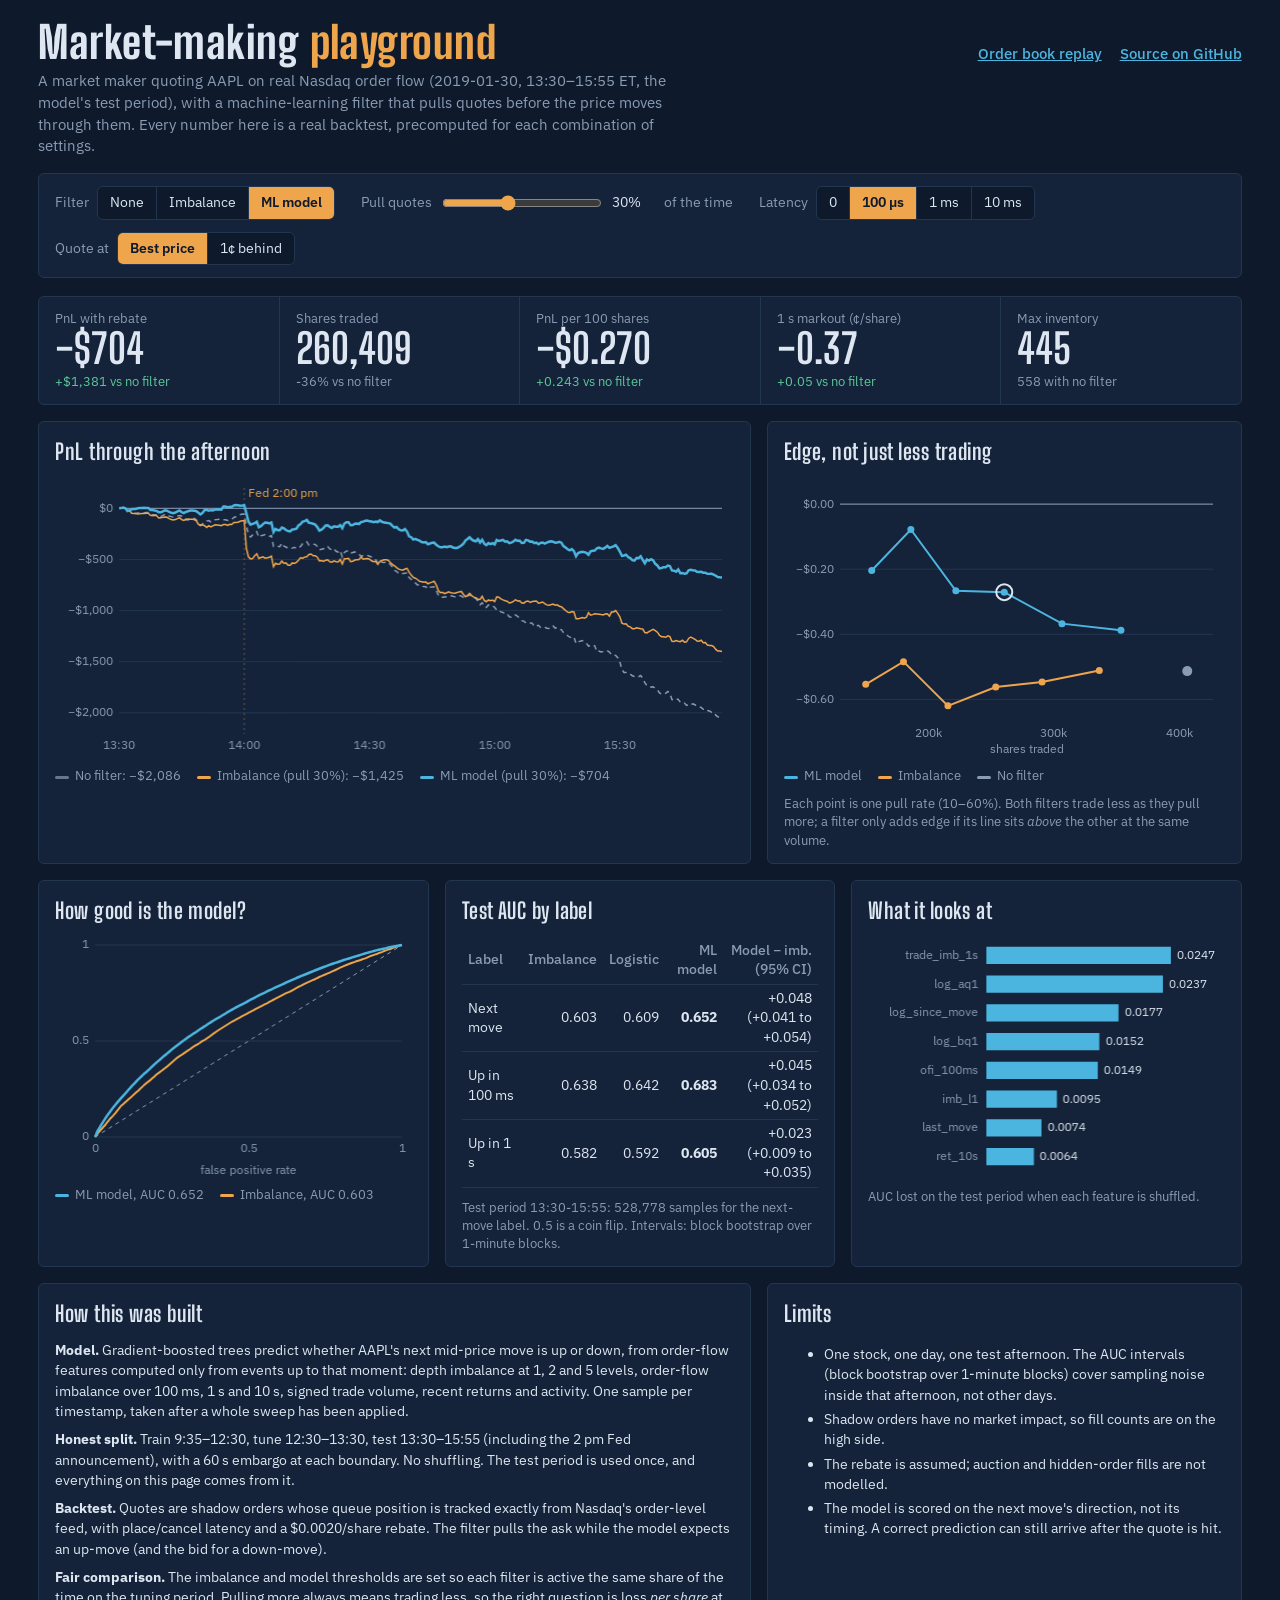
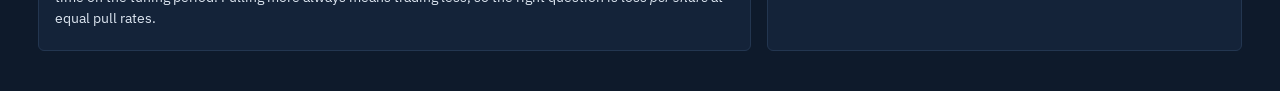
==== docs/playground.html @ 93b7d586 "ML signal: predict the next mid move from order flow, use it as a quote filter, add strategy playgro" ====
<!DOCTYPE html>
<html lang="en">
<head>
<meta charset="utf-8">
<meta name="viewport" content="width=device-width, initial-scale=1">
<title>Market-Making Strategy Playground · AAPL</title>
<link rel="preconnect" href="https://fonts.googleapis.com">
<link rel="preconnect" href="https://fonts.gstatic.com" crossorigin>
<link href="https://fonts.googleapis.com/css2?family=Big+Shoulders+Display:wght@500;700;800&family=IBM+Plex+Sans:wght@400;500;600&display=swap" rel="stylesheet">
<style>
:root {
  --ink: #0e1a2b; --panel: #142339; --line: #233650; --text: #dde6f1; --muted: #8a9bb4;
  --bid: #4cb5df; --ask: #efa54b; --good: #5cc79a; --bad: #e86a5a; --grey: #8a9bb4;
  --display: "Big Shoulders Display", "Arial Narrow", "Roboto Condensed", sans-serif;
  --body: "IBM Plex Sans", "Segoe UI", system-ui, sans-serif;
  color-scheme: dark;
}
* { box-sizing: border-box; }
html, body { margin: 0; background: var(--ink); color: var(--text); font-family: var(--body); font-size: 15px; line-height: 1.45; }
body { padding: 20px clamp(16px, 3vw, 40px) 40px; max-width: 1440px; margin: 0 auto; }
a { color: var(--bid); }
a:focus-visible, button:focus-visible, select:focus-visible, input:focus-visible { outline: 2px solid var(--ask); outline-offset: 2px; }
.num { font-variant-numeric: tabular-nums; }
.top { display: flex; flex-wrap: wrap; gap: 8px 24px; align-items: baseline; justify-content: space-between; }
h1 { font-family: var(--display); font-weight: 800; font-size: clamp(30px, 4vw, 44px); letter-spacing: 0.01em; line-height: 1; margin: 0; text-wrap: balance; }
h1 .sym { color: var(--ask); }
.sub { margin: 6px 0 0; color: var(--muted); max-width: 70ch; }
.links { display: flex; gap: 18px; font-weight: 500; white-space: nowrap; }
h2 { font-family: var(--display); font-weight: 700; font-size: 22px; letter-spacing: 0.02em; margin: 0 0 10px; }
.board { margin-top: 18px; display: grid; grid-template-columns: repeat(5, minmax(0, 1fr)); gap: 1px; background: var(--line); border: 1px solid var(--line); border-radius: 6px; overflow: hidden; }
.cell { background: var(--panel); padding: 12px 16px 14px; display: flex; flex-direction: column; gap: 2px; min-width: 0; }
.label { color: var(--muted); font-size: 12.5px; }
.big { font-family: var(--display); font-weight: 700; font-size: clamp(28px, 3.2vw, 46px); line-height: 1; font-variant-numeric: tabular-nums; white-space: nowrap; }
.delta { font-size: 12.5px; color: var(--muted); font-variant-numeric: tabular-nums; }
.pos { color: var(--good); } .neg { color: var(--bad); }
.controls { margin-top: 16px; display: flex; flex-wrap: wrap; gap: 12px 26px; align-items: center; background: var(--panel); border: 1px solid var(--line); border-radius: 6px; padding: 12px 16px; }
.ctl { display: flex; align-items: center; gap: 8px; color: var(--muted); font-size: 13.5px; }
.seg { display: inline-flex; border: 1px solid var(--line); border-radius: 6px; overflow: hidden; }
.seg button { font: inherit; font-size: 13.5px; color: var(--text); background: var(--ink); border: 0; border-right: 1px solid var(--line); padding: 6px 12px; cursor: pointer; }
.seg button:last-child { border-right: 0; }
.seg button[aria-pressed="true"] { background: var(--ask); color: var(--ink); font-weight: 600; }
input[type=range] { accent-color: var(--ask); width: 160px; }
input[type=range]:disabled { opacity: 0.35; }
#pullv { min-width: 3.2em; color: var(--text); font-variant-numeric: tabular-nums; }
.grid2 { margin-top: 16px; display: grid; grid-template-columns: minmax(0, 1.5fr) minmax(0, 1fr); gap: 16px; }
.grid3 { margin-top: 16px; display: grid; grid-template-columns: repeat(3, minmax(0, 1fr)); gap: 16px; }
.box { background: var(--panel); border: 1px solid var(--line); border-radius: 6px; padding: 14px 16px; min-width: 0; }
.plot { position: relative; height: 280px; }
.plot.short { height: 240px; }
.plot canvas { position: absolute; inset: 0; width: 100%; height: 100%; }
.legend { display: flex; flex-wrap: wrap; gap: 4px 16px; font-size: 12.5px; color: var(--muted); margin-top: 8px; }
.legend i { display: inline-block; width: 14px; height: 3px; border-radius: 2px; vertical-align: middle; margin-right: 6px; }
.note { color: var(--muted); font-size: 12.5px; margin: 10px 0 0; }
table { width: 100%; border-collapse: collapse; font-size: 13.5px; font-variant-numeric: tabular-nums; }
th, td { text-align: right; padding: 4px 6px; border-bottom: 1px solid var(--line); }
th:first-child, td:first-child { text-align: left; }
th { color: var(--muted); font-weight: 500; }
.verdict { font-size: 15px; margin: 0; }
.prose p { margin: 0 0 8px; color: var(--text); }
.prose li { margin-bottom: 4px; }
.prose { font-size: 14px; }
#err { display: none; margin-top: 20px; padding: 14px 16px; border: 1px solid var(--bad); border-radius: 6px; }
@media (max-width: 980px) {
  .board { grid-template-columns: repeat(2, minmax(0, 1fr)); }
  .grid2, .grid3 { grid-template-columns: minmax(0, 1fr); }
}
</style>
</head>
<body>
<header class="top">
  <div>
    <h1>Market-making <span class="sym">playground</span></h1>
    <p class="sub" id="sub">A market maker quoting AAPL on real Nasdaq order flow, with a machine-learning filter that pulls quotes before the price moves through them. Every number here is a real backtest, precomputed for each combination of settings.</p>
  </div>
  <nav class="links"><a href="index.html">Order book replay</a><a href="https://github.com/adamdn-code/orderbook">Source on GitHub</a></nav>
</header>

<div id="err"></div>

<section class="controls" aria-label="Strategy settings">
  <div class="ctl">Filter
    <span class="seg" id="filter">
      <button data-v="none">None</button><button data-v="imbalance">Imbalance</button><button data-v="model" aria-pressed="true">ML model</button>
    </span>
  </div>
  <div class="ctl"><label for="pull">Pull quotes</label>
    <input type="range" id="pull" min="0" max="5" step="1" value="2"><span id="pullv"></span><span>of the time</span>
  </div>
  <div class="ctl">Latency <span class="seg" id="latency"></span></div>
  <div class="ctl">Quote at <span class="seg" id="placement">
      <button data-v="join" aria-pressed="true">Best price</button><button data-v="behind">1¢ behind</button></span>
  </div>
</section>

<section class="board" aria-label="Selected strategy, test period" aria-live="polite">
  <div class="cell"><span class="label">PnL with rebate</span><span class="big" id="b-pnl">–</span><span class="delta" id="d-pnl"></span></div>
  <div class="cell"><span class="label">Shares traded</span><span class="big" id="b-shares">–</span><span class="delta" id="d-shares"></span></div>
  <div class="cell"><span class="label">PnL per 100 shares</span><span class="big" id="b-per">–</span><span class="delta" id="d-per"></span></div>
  <div class="cell"><span class="label">1 s markout (¢/share)</span><span class="big" id="b-mk">–</span><span class="delta" id="d-mk"></span></div>
  <div class="cell"><span class="label">Max inventory</span><span class="big" id="b-inv">–</span><span class="delta" id="d-inv"></span></div>
</section>

<section class="grid2">
  <div class="box">
    <h2>PnL through the afternoon</h2>
    <div class="plot"><canvas id="c-pnl" role="img" aria-label="PnL over time for the selected strategy, no filter, and the other signal"></canvas></div>
    <div class="legend" id="lg-pnl"></div>
  </div>
  <div class="box">
    <h2>Edge, not just less trading</h2>
    <div class="plot"><canvas id="c-front" role="img" aria-label="PnL per 100 shares against shares traded for each filter"></canvas></div>
    <div class="legend"><span><i style="background:var(--bid)"></i>ML model</span><span><i style="background:var(--ask)"></i>Imbalance</span><span><i style="background:var(--grey)"></i>No filter</span></div>
    <p class="note">Each point is one pull rate (10–60%). Both filters trade less as they pull more; a filter only adds edge if its line sits <em>above</em> the other at the same volume.</p>
  </div>
</section>

<section class="grid3">
  <div class="box">
    <h2>How good is the model?</h2>
    <div class="plot short"><canvas id="c-roc" role="img" aria-label="ROC curves for the model and the imbalance baseline"></canvas></div>
    <div class="legend" id="lg-roc"></div>
  </div>
  <div class="box">
    <h2>Test AUC by label</h2>
    <table id="t-auc"></table>
    <p class="note" id="auc-note"></p>
  </div>
  <div class="box">
    <h2>What it looks at</h2>
    <div class="plot short"><canvas id="c-imp" role="img" aria-label="Permutation importance of the top features"></canvas></div>
    <p class="note">AUC lost on the test period when each feature is shuffled.</p>
  </div>
</section>

<section class="grid2">
  <div class="box prose">
    <h2>How this was built</h2>
    <p><b>Model.</b> Gradient-boosted trees predict whether AAPL's next mid-price move is up or down, from order-flow features computed only from events up to that moment: depth imbalance at 1, 2 and 5 levels, order-flow imbalance over 100 ms, 1 s and 10 s, signed trade volume, recent returns and activity. One sample per timestamp, taken after a whole sweep has been applied.</p>
    <p><b>Honest split.</b> Train 9:35–12:30, tune 12:30–13:30, test 13:30–15:55 (including the 2 pm Fed announcement), with a 60 s embargo at each boundary. No shuffling. The test period is used once, and everything on this page comes from it.</p>
    <p><b>Backtest.</b> Quotes are shadow orders whose queue position is tracked exactly from Nasdaq's order-level feed, with place/cancel latency and a $0.0020/share rebate. The filter pulls the ask while the model expects an up-move (and the bid for a down-move).</p>
    <p><b>Fair comparison.</b> The imbalance and model thresholds are set so each filter is active the same share of the time on the tuning period. Pulling more always means trading less, so the right question is loss <em>per share</em> at equal pull rates.</p>
  </div>
  <div class="box prose">
    <h2>Limits</h2>
    <ul>
      <li>One stock, one day, one test afternoon. The AUC intervals (block bootstrap over 1-minute blocks) cover sampling noise inside that afternoon, not other days.</li>
      <li>Shadow orders have no market impact, so fill counts are on the high side.</li>
      <li>The rebate is assumed; auction and hidden-order fills are not modelled.</li>
      <li>The model is scored on the next move's direction, not its timing. A correct prediction can still arrive after the quote is hit.</li>
    </ul>
  </div>
</section>

<script>
"use strict";
const $ = (id) => document.getElementById(id);
const css = (v) => getComputedStyle(document.documentElement).getPropertyValue(v).trim();
const C = { bid: css("--bid"), ask: css("--ask"), grey: css("--grey"), line: css("--line"), muted: css("--muted"), text: css("--text") };
const COLOR = { model: C.bid, imbalance: C.ask, none: C.grey };
const NAME = { model: "ML model", imbalance: "Imbalance", none: "No filter" };
const state = { filter: "model", pull: 2, latency: 100, placement: "join" };
let D, index;

const money = (v) => (v < 0 ? "−$" : "$") + Math.abs(Math.round(v)).toLocaleString("en-US");
const signed = (v, d = 2) => (v >= 0 ? "+" : "−") + Math.abs(v).toFixed(d);
const lat = (us) => us === 0 ? "0" : us >= 1000 ? `${us / 1000} ms` : `${us} µs`;
const hhmm = (s) => `${String(Math.floor(s / 3600)).padStart(2, "0")}:${String(Math.floor(s % 3600 / 60)).padStart(2, "0")}`;

function key(f, rate, latency, placement) { return `${f}|${f === "none" ? 0 : rate}|${latency}|${placement}`; }
function get(f, pullIdx, s = state) { return index.get(key(f, f === "none" ? 0 : D.meta.pull_rates[pullIdx], s.latency, s.placement)); }

function seg(id, onPick) {
  $(id).addEventListener("click", (e) => {
    const b = e.target.closest("button"); if (!b) return;
    for (const x of $(id).children) x.setAttribute("aria-pressed", x === b ? "true" : "false");
    onPick(b.dataset.v); render();
  });
}

function setup() {
  index = new Map(D.runs.map((r) => [key(r.filter, r.pull_rate, r.latency_us, r.placement), r]));
  const lats = D.meta.latencies_us.filter((l) => D.runs.some((r) => r.latency_us === l));
  if (!lats.includes(state.latency)) state.latency = lats[0];
  $("latency").innerHTML = lats.map((l) => `<button data-v="${l}" aria-pressed="${l === state.latency}">${lat(l)}</button>`).join("");
  const places = D.meta.placements.filter((p) => D.runs.some((r) => r.placement === p));
  for (const b of $("placement").children) if (!places.includes(b.dataset.v)) b.disabled = true;
  $("pull").max = D.meta.pull_rates.length - 1;
  seg("filter", (v) => (state.filter = v));
  seg("latency", (v) => (state.latency = +v));
  seg("placement", (v) => (state.placement = v));
  $("pull").addEventListener("input", (e) => { state.pull = +e.target.value; render(); });
  $("sub").textContent = `A market maker quoting ${D.meta.symbol} on real Nasdaq order flow (${D.meta.date}, ${D.meta.window}), with a machine-learning filter that pulls quotes before the price moves through them. Every number here is a real backtest, precomputed for each combination of settings.`;
  modelPanels();
  render();
  window.addEventListener("resize", () => { render(); modelPanels(); });
}

function setBoard(id, text, delta, better) {
  $("b-" + id).textContent = text;
  const d = $("d-" + id);
  d.textContent = delta ?? "";
  d.className = "delta" + (better == null ? "" : better ? " pos" : " neg");
}

function render() {
  $("pullv").textContent = Math.round(D.meta.pull_rates[state.pull] * 100) + "%";
  $("pull").disabled = state.filter === "none";
  const r = get(state.filter, state.pull), base = get("none", 0);
  if (!r || !base) return;
  const vs = state.filter === "none" ? null : "vs no filter";
  const dp = r.pnl_with_rebate - base.pnl_with_rebate;
  setBoard("pnl", money(r.pnl_with_rebate), vs && `${dp >= 0 ? "+" : "−"}${money(Math.abs(dp)).replace("−", "")} ${vs}`, vs && dp >= 0);
  setBoard("shares", r.shares.toLocaleString("en-US"), vs && `${Math.round((r.shares / base.shares - 1) * 100)}% ${vs}`, null);
  const dper = r.pnl_per_100_shares - base.pnl_per_100_shares;
  setBoard("per", (r.pnl_per_100_shares < 0 ? "−$" : "$") + Math.abs(r.pnl_per_100_shares).toFixed(3), vs && `${signed(dper, 3)} ${vs}`, vs && dper >= 0);
  const dmk = r["markout_1s"] - base["markout_1s"];
  setBoard("mk", signed(r["markout_1s"]), vs && `${signed(dmk)} ${vs}`, vs && dmk >= 0);
  setBoard("inv", r.max_abs_inventory.toLocaleString("en-US"), vs && `${base.max_abs_inventory.toLocaleString("en-US")} with no filter`, null);
  pnlChart(r, base);
  frontier(r);
}

// ---------------------------------------------------------------- canvas helpers
function canvas(id) {
  const c = $(id), dpr = window.devicePixelRatio || 1, w = c.clientWidth, h = c.clientHeight;
  c.width = w * dpr; c.height = h * dpr;
  const g = c.getContext("2d"); g.setTransform(dpr, 0, 0, dpr, 0, 0); g.clearRect(0, 0, w, h);
  g.font = `12px ${css("--body")}`;
  return { g, w, h };
}
function axes(g, w, h, pad, xr, yr, xt, yt, fmtx, fmty) {
  const X = (v) => pad.l + (v - xr[0]) / (xr[1] - xr[0]) * (w - pad.l - pad.r);
  const Y = (v) => h - pad.b - (v - yr[0]) / (yr[1] - yr[0]) * (h - pad.t - pad.b);
  g.strokeStyle = C.line; g.fillStyle = C.muted; g.lineWidth = 1;
  for (const v of yt) { g.beginPath(); g.moveTo(pad.l, Y(v)); g.lineTo(w - pad.r, Y(v)); g.stroke(); g.textAlign = "right"; g.textBaseline = "middle"; g.fillText(fmty(v), pad.l - 6, Y(v)); }
  for (const v of xt) { g.textAlign = "center"; g.textBaseline = "top"; g.fillText(fmtx(v), X(v), h - pad.b + 6); }
  return { X, Y };
}
function ticks(lo, hi, n = 5) {
  const step0 = (hi - lo) / n, mag = 10 ** Math.floor(Math.log10(step0 || 1));
  const step = [1, 2, 2.5, 5, 10].map((m) => m * mag).find((s) => s >= step0) || step0;
  const out = []; for (let v = Math.ceil(lo / step) * step; v <= hi + 1e-9; v += step) out.push(+v.toFixed(10));
  return out;
}
function range(vals, padFrac = 0.08) {
  let lo = Math.min(...vals), hi = Math.max(...vals); if (lo === hi) { lo -= 1; hi += 1; }
  const p = (hi - lo) * padFrac; return [lo - p, hi + p];
}
function line(g, xs, ys, X, Y, color, width = 2, dash = []) {
  g.strokeStyle = color; g.lineWidth = width; g.setLineDash(dash); g.beginPath();
  xs.forEach((x, i) => (i ? g.lineTo(X(x), Y(ys[i])) : g.moveTo(X(x), Y(ys[i])))); g.stroke(); g.setLineDash([]);
}

function pnlChart(r, base) {
  const { g, w, h } = canvas("c-pnl");
  const t = D.mid.t;
  const other = state.filter === "model" ? "imbalance" : state.filter === "imbalance" ? "model" : null;
  const o = other && get(other, state.pull);
  const series = [[base, "none", [5, 4], 1.5]];
  if (o) series.push([o, other, [], 1.5]);
  if (state.filter !== "none") series.push([r, state.filter, [], 2.5]);
  const n = Math.min(t.length, ...series.map((s) => s[0].series.pnl.length));
  const all = series.flatMap((s) => s[0].series.pnl.slice(0, n)).concat([0]);
  const yr = range(all), xr = [t[0], t[n - 1]];
  const pad = { l: 64, r: 12, t: 10, b: 24 };
  const hourTicks = []; for (let s = Math.ceil(xr[0] / 1800) * 1800; s <= xr[1]; s += 1800) hourTicks.push(s);
  const { X, Y } = axes(g, w, h, pad, xr, yr, hourTicks, ticks(yr[0], yr[1]), hhmm, money);
  g.strokeStyle = C.muted; g.lineWidth = 1; g.beginPath(); g.moveTo(pad.l, Y(0)); g.lineTo(w - pad.r, Y(0)); g.stroke();
  const fed = 14 * 3600; if (fed > xr[0] && fed < xr[1]) {
    g.strokeStyle = C.ask; g.globalAlpha = 0.4; g.setLineDash([2, 3]); g.beginPath(); g.moveTo(X(fed), pad.t); g.lineTo(X(fed), h - pad.b); g.stroke(); g.setLineDash([]); g.globalAlpha = 1;
    g.fillStyle = C.ask; g.textAlign = "left"; g.textBaseline = "top"; g.fillText("Fed 2:00 pm", X(fed) + 4, pad.t);
  }
  for (const [run, f, dash, wd] of series) line(g, t.slice(0, n), run.series.pnl.slice(0, n), X, Y, COLOR[f], wd, dash);
  const rate = Math.round(D.meta.pull_rates[state.pull] * 100);
  $("lg-pnl").innerHTML = series.map(([run, f, dash]) => `<span><i style="background:${COLOR[f]}${dash.length ? ";opacity:.7" : ""}"></i>${NAME[f]}${f === "none" ? "" : ` (pull ${rate}%)`}: ${money(run.pnl_with_rebate)}</span>`).join("");
}

function frontier(sel) {
  const { g, w, h } = canvas("c-front");
  const pts = {};
  for (const f of ["imbalance", "model"]) pts[f] = D.meta.pull_rates.map((_, i) => get(f, i)).filter(Boolean);
  const base = get("none", 0);
  const all = [...pts.imbalance, ...pts.model, base];
  const xr = range(all.map((r) => r.shares / 1000)), yr = range(all.map((r) => r.pnl_per_100_shares).concat([0]));
  const pad = { l: 56, r: 12, t: 10, b: 36 };
  const { X, Y } = axes(g, w, h, pad, xr, yr, ticks(xr[0], xr[1], 4), ticks(yr[0], yr[1]), (v) => v + "k", (v) => (v < 0 ? "−$" : "$") + Math.abs(v).toFixed(2));
  g.fillStyle = C.muted; g.textAlign = "center"; g.fillText("shares traded", pad.l + (w - pad.l - pad.r) / 2, h - 14);
  g.strokeStyle = C.muted; g.beginPath(); g.moveTo(pad.l, Y(0)); g.lineTo(w - pad.r, Y(0)); g.stroke();
  for (const f of ["imbalance", "model"]) {
    const p = pts[f]; line(g, p.map((r) => r.shares / 1000), p.map((r) => r.pnl_per_100_shares), X, Y, COLOR[f], 2);
    for (const r of p) { g.fillStyle = COLOR[f]; g.beginPath(); g.arc(X(r.shares / 1000), Y(r.pnl_per_100_shares), 3.5, 0, 7); g.fill(); }
  }
  g.fillStyle = C.grey; g.beginPath(); g.arc(X(base.shares / 1000), Y(base.pnl_per_100_shares), 5, 0, 7); g.fill();
  g.strokeStyle = C.text; g.lineWidth = 2; g.beginPath(); g.arc(X(sel.shares / 1000), Y(sel.pnl_per_100_shares), 8, 0, 7); g.stroke();
}

function modelPanels() {
  const m = D.model, nm = m.labels.next_move;
  // ROC
  const { g, w, h } = canvas("c-roc");
  const pad = { l: 40, r: 10, t: 8, b: 40 };
  const { X, Y } = axes(g, w, h, pad, [0, 1], [0, 1], [0, 0.5, 1], [0, 0.5, 1], (v) => v, (v) => v);
  line(g, [0, 1], [0, 1], X, Y, C.muted, 1, [4, 4]);
  line(g, m.roc.imbalance.fpr, m.roc.imbalance.tpr, X, Y, C.ask, 2);
  line(g, m.roc.gbm.fpr, m.roc.gbm.tpr, X, Y, C.bid, 2.5);
  g.fillStyle = C.muted; g.textAlign = "center"; g.fillText("false positive rate", pad.l + (w - pad.l - pad.r) / 2, h - 12);
  $("lg-roc").innerHTML = `<span><i style="background:${C.bid}"></i>ML model, AUC ${nm.auc.gbm.toFixed(3)}</span><span><i style="background:${C.ask}"></i>Imbalance, AUC ${nm.auc.imbalance.toFixed(3)}</span>`;
  // AUC table
  const names = { next_move: "Next move", up_100ms: "Up in 100 ms", up_1s: "Up in 1 s" };
  let rows = `<tr><th>Label</th><th>Imbalance</th><th>Logistic</th><th>ML model</th><th>Model − imb. (95% CI)</th></tr>`;
  for (const [k, v] of Object.entries(m.labels)) {
    const ci = v.ci95.gbm_minus_imbalance;
    rows += `<tr><td>${names[k] || k}</td><td>${v.auc.imbalance.toFixed(3)}</td><td>${v.auc.logistic.toFixed(3)}</td><td><b>${v.auc.gbm.toFixed(3)}</b></td><td>${signed(v.auc.gbm - v.auc.imbalance, 3)} (${signed(ci[0], 3)} to ${signed(ci[1], 3)})</td></tr>`;
  }
  $("t-auc").innerHTML = rows;
  $("auc-note").textContent = `Test period ${m.split.test}: ${nm.test_samples.toLocaleString("en-US")} samples for the next-move label. 0.5 is a coin flip. Intervals: block bootstrap over 1-minute blocks.`;
  // importance
  const c2 = canvas("c-imp"), imp = m.importance.slice(0, 8);
  const max = Math.max(...imp.map((r) => r.auc_drop), 1e-6), left = 118, bh = (c2.h - 10) / imp.length;
  imp.forEach((r, i) => {
    const y = 4 + i * bh, wbar = Math.max(1, (c2.w - left - 54) * Math.max(0, r.auc_drop) / max);
    c2.g.fillStyle = C.muted; c2.g.textAlign = "right"; c2.g.textBaseline = "middle"; c2.g.fillText(r.feature, left - 8, y + bh / 2);
    c2.g.fillStyle = C.bid; c2.g.fillRect(left, y + bh * 0.2, wbar, bh * 0.6);
    c2.g.fillStyle = C.text; c2.g.textAlign = "left"; c2.g.fillText(r.auc_drop.toFixed(4), left + wbar + 6, y + bh / 2);
  });
}

fetch("playground_data.json").then((r) => { if (!r.ok) throw new Error(r.status); return r.json(); })
  .then((d) => { D = d; setup(); })
  .catch((e) => { $("err").style.display = "block"; $("err").textContent = "Couldn't load playground_data.json (" + e.message + "). Run backtest/ml_signal.py and backtest/ml_backtest.py to generate it."; });
</script>
</body>
</html>
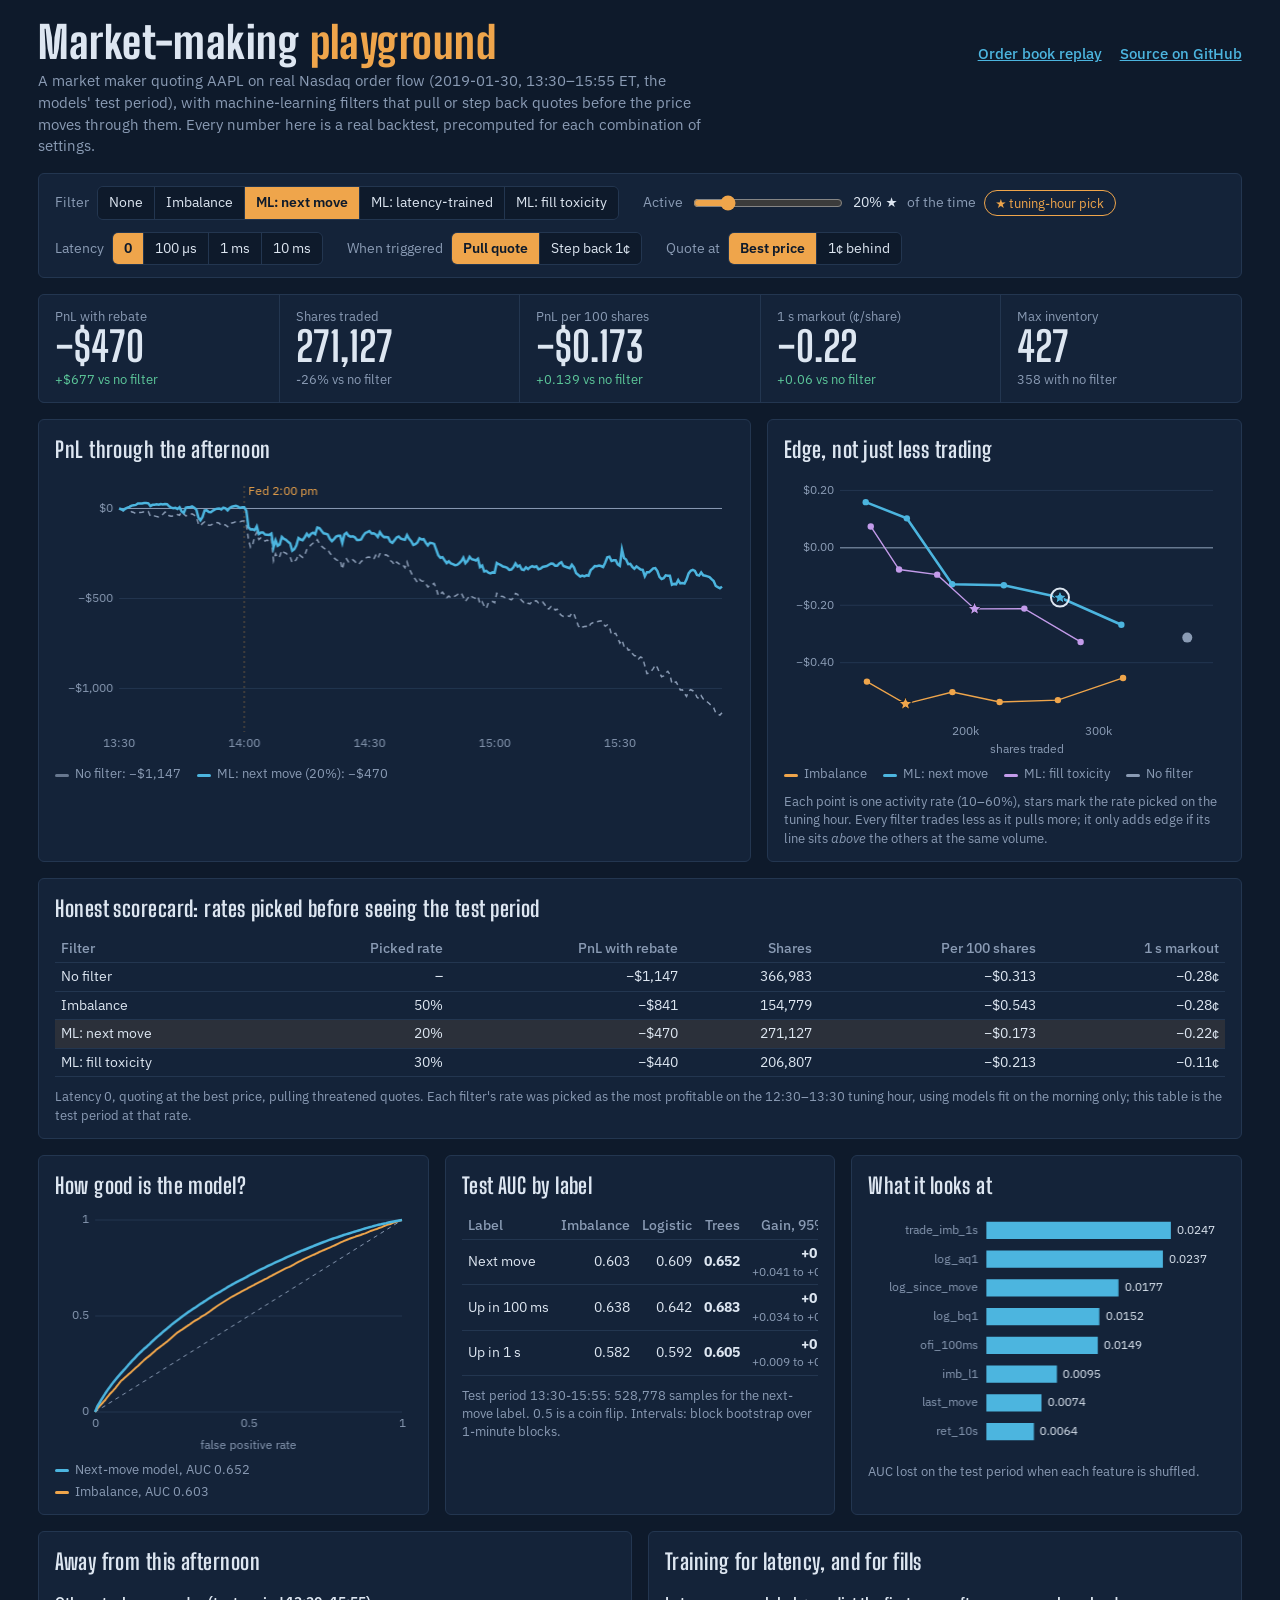
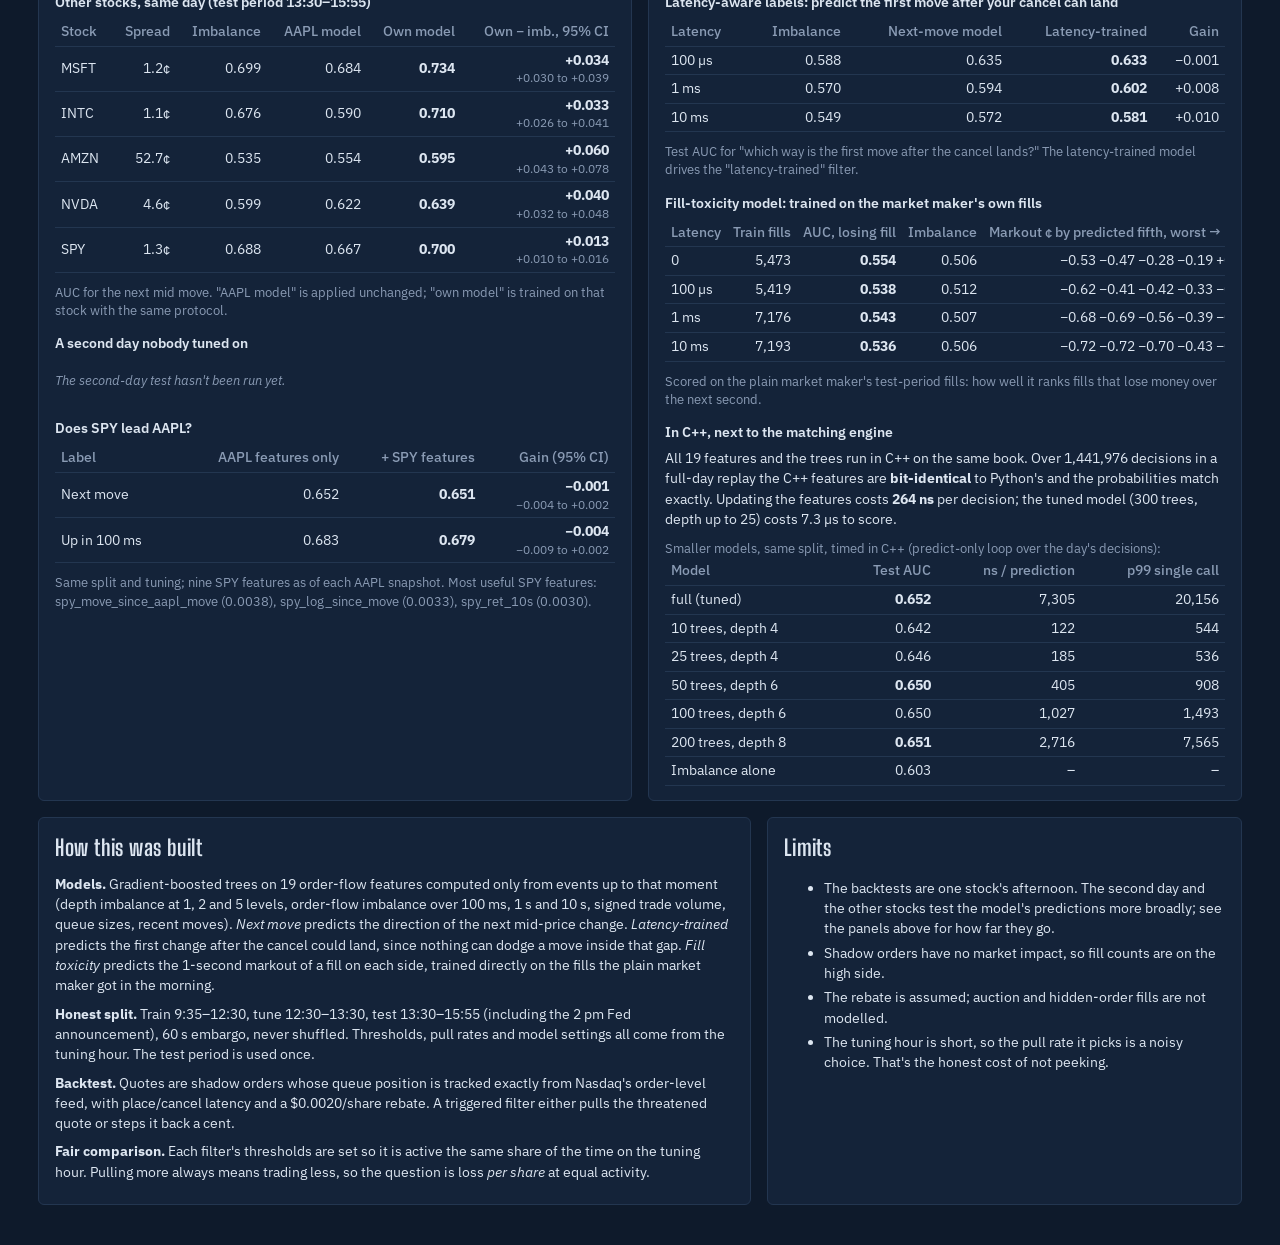
==== commit c17d00c7: "ML round 2: honest rate selection, latency-aware and fill-toxicity models, cross-stock and SPY studi" ====
--- a/docs/playground.html
+++ b/docs/playground.html
@@ -10,7 +10,7 @@
 <style>
 :root {
   --ink: #0e1a2b; --panel: #142339; --line: #233650; --text: #dde6f1; --muted: #8a9bb4;
-  --bid: #4cb5df; --ask: #efa54b; --good: #5cc79a; --bad: #e86a5a; --grey: #8a9bb4;
+  --bid: #4cb5df; --ask: #efa54b; --good: #5cc79a; --bad: #e86a5a; --grey: #8a9bb4; --lat: #7fd38f; --tox: #c39bea;
   --display: "Big Shoulders Display", "Arial Narrow", "Roboto Condensed", sans-serif;
   --body: "IBM Plex Sans", "Segoe UI", system-ui, sans-serif;
   color-scheme: dark;
@@ -20,29 +20,33 @@
 body { padding: 20px clamp(16px, 3vw, 40px) 40px; max-width: 1440px; margin: 0 auto; }
 a { color: var(--bid); }
 a:focus-visible, button:focus-visible, select:focus-visible, input:focus-visible { outline: 2px solid var(--ask); outline-offset: 2px; }
-.num { font-variant-numeric: tabular-nums; }
 .top { display: flex; flex-wrap: wrap; gap: 8px 24px; align-items: baseline; justify-content: space-between; }
 h1 { font-family: var(--display); font-weight: 800; font-size: clamp(30px, 4vw, 44px); letter-spacing: 0.01em; line-height: 1; margin: 0; text-wrap: balance; }
 h1 .sym { color: var(--ask); }
-.sub { margin: 6px 0 0; color: var(--muted); max-width: 70ch; }
+.sub { margin: 6px 0 0; color: var(--muted); max-width: 74ch; }
 .links { display: flex; gap: 18px; font-weight: 500; white-space: nowrap; }
 h2 { font-family: var(--display); font-weight: 700; font-size: 22px; letter-spacing: 0.02em; margin: 0 0 10px; }
-.board { margin-top: 18px; display: grid; grid-template-columns: repeat(5, minmax(0, 1fr)); gap: 1px; background: var(--line); border: 1px solid var(--line); border-radius: 6px; overflow: hidden; }
+h3 { font-size: 14px; font-weight: 600; margin: 14px 0 6px; color: var(--text); }
+.board { margin-top: 16px; display: grid; grid-template-columns: repeat(5, minmax(0, 1fr)); gap: 1px; background: var(--line); border: 1px solid var(--line); border-radius: 6px; overflow: hidden; }
 .cell { background: var(--panel); padding: 12px 16px 14px; display: flex; flex-direction: column; gap: 2px; min-width: 0; }
 .label { color: var(--muted); font-size: 12.5px; }
 .big { font-family: var(--display); font-weight: 700; font-size: clamp(28px, 3.2vw, 46px); line-height: 1; font-variant-numeric: tabular-nums; white-space: nowrap; }
 .delta { font-size: 12.5px; color: var(--muted); font-variant-numeric: tabular-nums; }
 .pos { color: var(--good); } .neg { color: var(--bad); }
-.controls { margin-top: 16px; display: flex; flex-wrap: wrap; gap: 12px 26px; align-items: center; background: var(--panel); border: 1px solid var(--line); border-radius: 6px; padding: 12px 16px; }
-.ctl { display: flex; align-items: center; gap: 8px; color: var(--muted); font-size: 13.5px; }
-.seg { display: inline-flex; border: 1px solid var(--line); border-radius: 6px; overflow: hidden; }
-.seg button { font: inherit; font-size: 13.5px; color: var(--text); background: var(--ink); border: 0; border-right: 1px solid var(--line); padding: 6px 12px; cursor: pointer; }
+.controls { margin-top: 16px; display: flex; flex-wrap: wrap; gap: 12px 24px; align-items: center; background: var(--panel); border: 1px solid var(--line); border-radius: 6px; padding: 12px 16px; }
+.ctl { display: flex; align-items: center; gap: 8px; color: var(--muted); font-size: 13.5px; flex-wrap: wrap; }
+.seg { display: inline-flex; border: 1px solid var(--line); border-radius: 6px; overflow: hidden; flex-wrap: wrap; }
+.seg button { font: inherit; font-size: 13.5px; color: var(--text); background: var(--ink); border: 0; border-right: 1px solid var(--line); padding: 6px 11px; cursor: pointer; }
 .seg button:last-child { border-right: 0; }
 .seg button[aria-pressed="true"] { background: var(--ask); color: var(--ink); font-weight: 600; }
-input[type=range] { accent-color: var(--ask); width: 160px; }
+.seg button:disabled { opacity: 0.35; cursor: not-allowed; }
+.chip { font: inherit; font-size: 12.5px; color: var(--ask); background: transparent; border: 1px solid var(--ask); border-radius: 999px; padding: 3px 10px; cursor: pointer; }
+.chip:disabled { opacity: 0.35; cursor: default; }
+input[type=range] { accent-color: var(--ask); width: 150px; }
 input[type=range]:disabled { opacity: 0.35; }
-#pullv { min-width: 3.2em; color: var(--text); font-variant-numeric: tabular-nums; }
+#pullv { min-width: 3.4em; color: var(--text); font-variant-numeric: tabular-nums; }
 .grid2 { margin-top: 16px; display: grid; grid-template-columns: minmax(0, 1.5fr) minmax(0, 1fr); gap: 16px; }
+.grid2.even { grid-template-columns: minmax(0, 1fr) minmax(0, 1fr); }
 .grid3 { margin-top: 16px; display: grid; grid-template-columns: repeat(3, minmax(0, 1fr)); gap: 16px; }
 .box { background: var(--panel); border: 1px solid var(--line); border-radius: 6px; padding: 14px 16px; min-width: 0; }
 .plot { position: relative; height: 280px; }
@@ -51,18 +55,20 @@
 .legend { display: flex; flex-wrap: wrap; gap: 4px 16px; font-size: 12.5px; color: var(--muted); margin-top: 8px; }
 .legend i { display: inline-block; width: 14px; height: 3px; border-radius: 2px; vertical-align: middle; margin-right: 6px; }
 .note { color: var(--muted); font-size: 12.5px; margin: 10px 0 0; }
+.tbl { overflow-x: auto; }
 table { width: 100%; border-collapse: collapse; font-size: 13.5px; font-variant-numeric: tabular-nums; }
-th, td { text-align: right; padding: 4px 6px; border-bottom: 1px solid var(--line); }
+th, td { text-align: right; padding: 4px 6px; border-bottom: 1px solid var(--line); white-space: nowrap; }
 th:first-child, td:first-child { text-align: left; }
 th { color: var(--muted); font-weight: 500; }
-.verdict { font-size: 15px; margin: 0; }
-.prose p { margin: 0 0 8px; color: var(--text); }
-.prose li { margin-bottom: 4px; }
-.prose { font-size: 14px; }
+td small { display: block; color: var(--muted); font-size: 11.5px; }
+td.wrap, th.wrap { white-space: normal; }
+tr.cur td { background: rgba(239, 165, 75, 0.10); }
+.prose p { margin: 0 0 8px; } .prose li { margin-bottom: 4px; } .prose { font-size: 14px; }
+.empty { color: var(--muted); font-size: 13px; font-style: italic; }
 #err { display: none; margin-top: 20px; padding: 14px 16px; border: 1px solid var(--bad); border-radius: 6px; }
 @media (max-width: 980px) {
   .board { grid-template-columns: repeat(2, minmax(0, 1fr)); }
-  .grid2, .grid3 { grid-template-columns: minmax(0, 1fr); }
+  .grid2, .grid2.even, .grid3 { grid-template-columns: minmax(0, 1fr); }
 }
 </style>
 </head>
@@ -70,7 +76,7 @@
 <header class="top">
   <div>
     <h1>Market-making <span class="sym">playground</span></h1>
-    <p class="sub" id="sub">A market maker quoting AAPL on real Nasdaq order flow, with a machine-learning filter that pulls quotes before the price moves through them. Every number here is a real backtest, precomputed for each combination of settings.</p>
+    <p class="sub" id="sub">A market maker quoting AAPL on real Nasdaq order flow, with machine-learning filters that pull or step back quotes before the price moves through them. Every number here is a real backtest, precomputed for each combination of settings.</p>
   </div>
   <nav class="links"><a href="index.html">Order book replay</a><a href="https://github.com/adamdn-code/orderbook">Source on GitHub</a></nav>
 </header>
@@ -80,13 +86,17 @@
 <section class="controls" aria-label="Strategy settings">
   <div class="ctl">Filter
     <span class="seg" id="filter">
-      <button data-v="none">None</button><button data-v="imbalance">Imbalance</button><button data-v="model" aria-pressed="true">ML model</button>
+      <button data-v="none">None</button><button data-v="imbalance">Imbalance</button><button data-v="model" aria-pressed="true">ML: next move</button><button data-v="model_lat">ML: latency-trained</button><button data-v="toxicity">ML: fill toxicity</button>
     </span>
   </div>
-  <div class="ctl"><label for="pull">Pull quotes</label>
+  <div class="ctl"><label for="pull">Active</label>
     <input type="range" id="pull" min="0" max="5" step="1" value="2"><span id="pullv"></span><span>of the time</span>
+    <button class="chip" id="chosen" title="Use the rate picked on the 12:30–13:30 tuning hour, before looking at the test period">★ tuning-hour pick</button>
   </div>
   <div class="ctl">Latency <span class="seg" id="latency"></span></div>
+  <div class="ctl">When triggered <span class="seg" id="action">
+      <button data-v="pull" aria-pressed="true">Pull quote</button><button data-v="shift">Step back 1¢</button></span>
+  </div>
   <div class="ctl">Quote at <span class="seg" id="placement">
       <button data-v="join" aria-pressed="true">Best price</button><button data-v="behind">1¢ behind</button></span>
   </div>
@@ -103,15 +113,21 @@
 <section class="grid2">
   <div class="box">
     <h2>PnL through the afternoon</h2>
-    <div class="plot"><canvas id="c-pnl" role="img" aria-label="PnL over time for the selected strategy, no filter, and the other signal"></canvas></div>
+    <div class="plot"><canvas id="c-pnl" role="img" aria-label="PnL over time for the selected strategy and no filter"></canvas></div>
     <div class="legend" id="lg-pnl"></div>
   </div>
   <div class="box">
     <h2>Edge, not just less trading</h2>
     <div class="plot"><canvas id="c-front" role="img" aria-label="PnL per 100 shares against shares traded for each filter"></canvas></div>
-    <div class="legend"><span><i style="background:var(--bid)"></i>ML model</span><span><i style="background:var(--ask)"></i>Imbalance</span><span><i style="background:var(--grey)"></i>No filter</span></div>
-    <p class="note">Each point is one pull rate (10–60%). Both filters trade less as they pull more; a filter only adds edge if its line sits <em>above</em> the other at the same volume.</p>
-  </div>
+    <div class="legend" id="lg-front"></div>
+    <p class="note">Each point is one activity rate (10–60%), stars mark the rate picked on the tuning hour. Every filter trades less as it pulls more; it only adds edge if its line sits <em>above</em> the others at the same volume.</p>
+  </div>
+</section>
+
+<section class="box" style="margin-top:16px">
+  <h2>Honest scorecard: rates picked before seeing the test period</h2>
+  <div class="tbl"><table id="t-head"></table></div>
+  <p class="note" id="head-note"></p>
 </section>
 
 <section class="grid3">
@@ -122,7 +138,7 @@
   </div>
   <div class="box">
     <h2>Test AUC by label</h2>
-    <table id="t-auc"></table>
+    <div class="tbl"><table id="t-auc"></table></div>
     <p class="note" id="auc-note"></p>
   </div>
   <div class="box">
@@ -132,21 +148,42 @@
   </div>
 </section>
 
+<section class="grid2 even">
+  <div class="box">
+    <h2>Away from this afternoon</h2>
+    <h3>Other stocks, same day (test period 13:30–15:55)</h3>
+    <div class="tbl" id="x-stocks"></div>
+    <h3 id="d2-title">A second day nobody tuned on</h3>
+    <div class="tbl" id="x-day2"></div>
+    <h3>Does SPY lead AAPL?</h3>
+    <div id="x-spy"></div>
+  </div>
+  <div class="box">
+    <h2>Training for latency, and for fills</h2>
+    <h3>Latency-aware labels: predict the first move after your cancel can land</h3>
+    <div class="tbl" id="x-lat"></div>
+    <h3>Fill-toxicity model: trained on the market maker's own fills</h3>
+    <div class="tbl" id="x-tox"></div>
+    <h3>In C++, next to the matching engine</h3>
+    <div id="x-cpp"></div>
+  </div>
+</section>
+
 <section class="grid2">
   <div class="box prose">
     <h2>How this was built</h2>
-    <p><b>Model.</b> Gradient-boosted trees predict whether AAPL's next mid-price move is up or down, from order-flow features computed only from events up to that moment: depth imbalance at 1, 2 and 5 levels, order-flow imbalance over 100 ms, 1 s and 10 s, signed trade volume, recent returns and activity. One sample per timestamp, taken after a whole sweep has been applied.</p>
-    <p><b>Honest split.</b> Train 9:35–12:30, tune 12:30–13:30, test 13:30–15:55 (including the 2 pm Fed announcement), with a 60 s embargo at each boundary. No shuffling. The test period is used once, and everything on this page comes from it.</p>
-    <p><b>Backtest.</b> Quotes are shadow orders whose queue position is tracked exactly from Nasdaq's order-level feed, with place/cancel latency and a $0.0020/share rebate. The filter pulls the ask while the model expects an up-move (and the bid for a down-move).</p>
-    <p><b>Fair comparison.</b> The imbalance and model thresholds are set so each filter is active the same share of the time on the tuning period. Pulling more always means trading less, so the right question is loss <em>per share</em> at equal pull rates.</p>
+    <p><b>Models.</b> Gradient-boosted trees on 19 order-flow features computed only from events up to that moment (depth imbalance at 1, 2 and 5 levels, order-flow imbalance over 100 ms, 1 s and 10 s, signed trade volume, queue sizes, recent moves). <i>Next move</i> predicts the direction of the next mid-price change. <i>Latency-trained</i> predicts the first change after the cancel could land, since nothing can dodge a move inside that gap. <i>Fill toxicity</i> predicts the 1-second markout of a fill on each side, trained directly on the fills the plain market maker got in the morning.</p>
+    <p><b>Honest split.</b> Train 9:35–12:30, tune 12:30–13:30, test 13:30–15:55 (including the 2 pm Fed announcement), 60 s embargo, never shuffled. Thresholds, pull rates and model settings all come from the tuning hour. The test period is used once.</p>
+    <p><b>Backtest.</b> Quotes are shadow orders whose queue position is tracked exactly from Nasdaq's order-level feed, with place/cancel latency and a $0.0020/share rebate. A triggered filter either pulls the threatened quote or steps it back a cent.</p>
+    <p><b>Fair comparison.</b> Each filter's thresholds are set so it is active the same share of the time on the tuning hour. Pulling more always means trading less, so the question is loss <em>per share</em> at equal activity.</p>
   </div>
   <div class="box prose">
     <h2>Limits</h2>
     <ul>
-      <li>One stock, one day, one test afternoon. The AUC intervals (block bootstrap over 1-minute blocks) cover sampling noise inside that afternoon, not other days.</li>
+      <li>The backtests are one stock's afternoon. The second day and the other stocks test the model's predictions more broadly; see the panels above for how far they go.</li>
       <li>Shadow orders have no market impact, so fill counts are on the high side.</li>
       <li>The rebate is assumed; auction and hidden-order fills are not modelled.</li>
-      <li>The model is scored on the next move's direction, not its timing. A correct prediction can still arrive after the quote is hit.</li>
+      <li>The tuning hour is short, so the pull rate it picks is a noisy choice. That's the honest cost of not peeking.</li>
     </ul>
   </div>
 </section>
@@ -155,69 +192,93 @@
 "use strict";
 const $ = (id) => document.getElementById(id);
 const css = (v) => getComputedStyle(document.documentElement).getPropertyValue(v).trim();
-const C = { bid: css("--bid"), ask: css("--ask"), grey: css("--grey"), line: css("--line"), muted: css("--muted"), text: css("--text") };
-const COLOR = { model: C.bid, imbalance: C.ask, none: C.grey };
-const NAME = { model: "ML model", imbalance: "Imbalance", none: "No filter" };
-const state = { filter: "model", pull: 2, latency: 100, placement: "join" };
-let D, index;
+const C = { bid: css("--bid"), ask: css("--ask"), grey: css("--grey"), line: css("--line"), muted: css("--muted"), text: css("--text"), lat: css("--lat"), tox: css("--tox") };
+const COLOR = { model: C.bid, imbalance: C.ask, none: C.grey, model_lat: C.lat, toxicity: C.tox };
+const NAME = { model: "ML: next move", imbalance: "Imbalance", none: "No filter", model_lat: "ML: latency-trained", toxicity: "ML: fill toxicity" };
+const FILTERS = ["imbalance", "model", "model_lat", "toxicity"];
+const state = { filter: "model", pull: 2, latency: 0, placement: "join", action: "pull" };
+let D, index, chosen;
 
 const money = (v) => (v < 0 ? "−$" : "$") + Math.abs(Math.round(v)).toLocaleString("en-US");
+const per = (v) => (v < 0 ? "−$" : "$") + Math.abs(v).toFixed(3);
 const signed = (v, d = 2) => (v >= 0 ? "+" : "−") + Math.abs(v).toFixed(d);
 const lat = (us) => us === 0 ? "0" : us >= 1000 ? `${us / 1000} ms` : `${us} µs`;
 const hhmm = (s) => `${String(Math.floor(s / 3600)).padStart(2, "0")}:${String(Math.floor(s % 3600 / 60)).padStart(2, "0")}`;
-
-function key(f, rate, latency, placement) { return `${f}|${f === "none" ? 0 : rate}|${latency}|${placement}`; }
-function get(f, pullIdx, s = state) { return index.get(key(f, f === "none" ? 0 : D.meta.pull_rates[pullIdx], s.latency, s.placement)); }
+const f3 = (v) => v == null ? "–" : v.toFixed(3);
+const ci = (c) => c ? `${signed(c[0], 3)} to ${signed(c[1], 3)}` : "–";
+const gainCi = (g, c) => `<b>${signed(g, 3)}</b><small>${c ? `${signed(c[0], 3)} to ${signed(c[1], 3)}` : ""}</small>`;
+
+// model_lat at zero latency is the same model as `model`
+function effFilter(f, latency) { return f === "model_lat" && latency === 0 ? "model" : f; }
+function key(f, rate, latency, placement, action) { return `${f}|${f === "none" ? 0 : rate}|${latency}|${placement}|${f === "none" ? "pull" : action}`; }
+function get(f, pullIdx, s = state) {
+  const ff = effFilter(f, s.latency);
+  const action = s.placement === "behind" ? "pull" : s.action;
+  return index.get(key(ff, ff === "none" ? 0 : D.meta.pull_rates[pullIdx], s.latency, s.placement, action));
+}
+function chosenIdx(f, s = state) {
+  const r = chosen.get(`${effFilter(f, s.latency)}|${s.latency}|${s.placement === "behind" ? "pull" : s.action}`);
+  return r == null ? -1 : D.meta.pull_rates.indexOf(r);
+}
 
 function seg(id, onPick) {
   $(id).addEventListener("click", (e) => {
-    const b = e.target.closest("button"); if (!b) return;
+    const b = e.target.closest("button"); if (!b || b.disabled) return;
     for (const x of $(id).children) x.setAttribute("aria-pressed", x === b ? "true" : "false");
     onPick(b.dataset.v); render();
   });
 }
+function press(id, v) { for (const x of $(id).children) x.setAttribute("aria-pressed", x.dataset.v === String(v) ? "true" : "false"); }
 
 function setup() {
-  index = new Map(D.runs.map((r) => [key(r.filter, r.pull_rate, r.latency_us, r.placement), r]));
-  const lats = D.meta.latencies_us.filter((l) => D.runs.some((r) => r.latency_us === l));
+  index = new Map(D.runs.map((r) => [key(r.filter, r.pull_rate, r.latency_us, r.placement, r.action), r]));
+  chosen = new Map((D.meta.selected || []).map((s) => [`${s.filter}|${s.latency_us}|${s.action}`, s.pull_rate]));
+  const lats = D.meta.latencies_us;
   if (!lats.includes(state.latency)) state.latency = lats[0];
   $("latency").innerHTML = lats.map((l) => `<button data-v="${l}" aria-pressed="${l === state.latency}">${lat(l)}</button>`).join("");
-  const places = D.meta.placements.filter((p) => D.runs.some((r) => r.placement === p));
-  for (const b of $("placement").children) if (!places.includes(b.dataset.v)) b.disabled = true;
+  for (const b of $("placement").children) if (!D.meta.placements.includes(b.dataset.v)) b.disabled = true;
+  for (const b of $("action").children) if (!D.meta.actions.includes(b.dataset.v)) b.disabled = true;
   $("pull").max = D.meta.pull_rates.length - 1;
   seg("filter", (v) => (state.filter = v));
   seg("latency", (v) => (state.latency = +v));
-  seg("placement", (v) => (state.placement = v));
+  seg("placement", (v) => { state.placement = v; if (v === "behind") { state.action = "pull"; press("action", "pull"); } });
+  seg("action", (v) => (state.action = v));
   $("pull").addEventListener("input", (e) => { state.pull = +e.target.value; render(); });
-  $("sub").textContent = `A market maker quoting ${D.meta.symbol} on real Nasdaq order flow (${D.meta.date}, ${D.meta.window}), with a machine-learning filter that pulls quotes before the price moves through them. Every number here is a real backtest, precomputed for each combination of settings.`;
-  modelPanels();
-  render();
-  window.addEventListener("resize", () => { render(); modelPanels(); });
+  $("chosen").addEventListener("click", () => { const i = chosenIdx(state.filter); if (i >= 0) { state.pull = i; $("pull").value = i; render(); } });
+  $("sub").textContent = `A market maker quoting ${D.meta.symbol} on real Nasdaq order flow (${D.meta.date}, ${D.meta.window}), with machine-learning filters that pull or step back quotes before the price moves through them. Every number here is a real backtest, precomputed for each combination of settings.`;
+  // start on the tuning-hour pick
+  const i0 = chosenIdx(state.filter); if (i0 >= 0) { state.pull = i0; $("pull").value = i0; }
+  modelPanels(); extraPanels(); render();
+  let t; window.addEventListener("resize", () => { clearTimeout(t); t = setTimeout(() => { render(); modelPanels(); }, 120); });
 }
 
 function setBoard(id, text, delta, better) {
   $("b-" + id).textContent = text;
-  const d = $("d-" + id);
-  d.textContent = delta ?? "";
+  const d = $("d-" + id); d.textContent = delta ?? "";
   d.className = "delta" + (better == null ? "" : better ? " pos" : " neg");
 }
 
 function render() {
-  $("pullv").textContent = Math.round(D.meta.pull_rates[state.pull] * 100) + "%";
+  const behind = state.placement === "behind";
+  for (const b of $("action").children) b.disabled = behind || !D.meta.actions.includes(b.dataset.v);
+  const ci0 = chosenIdx(state.filter);
+  $("pullv").textContent = Math.round(D.meta.pull_rates[state.pull] * 100) + "%" + (ci0 === state.pull ? " ★" : "");
   $("pull").disabled = state.filter === "none";
+  $("chosen").disabled = state.filter === "none" || ci0 < 0;
   const r = get(state.filter, state.pull), base = get("none", 0);
   if (!r || !base) return;
   const vs = state.filter === "none" ? null : "vs no filter";
   const dp = r.pnl_with_rebate - base.pnl_with_rebate;
-  setBoard("pnl", money(r.pnl_with_rebate), vs && `${dp >= 0 ? "+" : "−"}${money(Math.abs(dp)).replace("−", "")} ${vs}`, vs && dp >= 0);
+  setBoard("pnl", money(r.pnl_with_rebate), vs && `${dp >= 0 ? "+" : "−"}${money(Math.abs(dp))} ${vs}`, vs && dp >= 0);
   setBoard("shares", r.shares.toLocaleString("en-US"), vs && `${Math.round((r.shares / base.shares - 1) * 100)}% ${vs}`, null);
   const dper = r.pnl_per_100_shares - base.pnl_per_100_shares;
-  setBoard("per", (r.pnl_per_100_shares < 0 ? "−$" : "$") + Math.abs(r.pnl_per_100_shares).toFixed(3), vs && `${signed(dper, 3)} ${vs}`, vs && dper >= 0);
-  const dmk = r["markout_1s"] - base["markout_1s"];
-  setBoard("mk", signed(r["markout_1s"]), vs && `${signed(dmk)} ${vs}`, vs && dmk >= 0);
+  setBoard("per", per(r.pnl_per_100_shares), vs && `${signed(dper, 3)} ${vs}`, vs && dper >= 0);
+  const dmk = r.markout_1s - base.markout_1s;
+  setBoard("mk", signed(r.markout_1s), vs && `${signed(dmk)} ${vs}`, vs && dmk >= 0);
   setBoard("inv", r.max_abs_inventory.toLocaleString("en-US"), vs && `${base.max_abs_inventory.toLocaleString("en-US")} with no filter`, null);
   pnlChart(r, base);
   frontier(r);
+  headline();
 }
 
 // ---------------------------------------------------------------- canvas helpers
@@ -250,18 +311,19 @@
   g.strokeStyle = color; g.lineWidth = width; g.setLineDash(dash); g.beginPath();
   xs.forEach((x, i) => (i ? g.lineTo(X(x), Y(ys[i])) : g.moveTo(X(x), Y(ys[i])))); g.stroke(); g.setLineDash([]);
 }
+function star(g, x, y, r, color) {
+  g.fillStyle = color; g.strokeStyle = C.ink || "#0e1a2b"; g.lineWidth = 1; g.beginPath();
+  for (let i = 0; i < 10; i++) { const a = -Math.PI / 2 + i * Math.PI / 5, rr = i % 2 ? r * 0.45 : r; g.lineTo(x + rr * Math.cos(a), y + rr * Math.sin(a)); }
+  g.closePath(); g.fill(); g.stroke();
+}
 
 function pnlChart(r, base) {
   const { g, w, h } = canvas("c-pnl");
   const t = D.mid.t;
-  const other = state.filter === "model" ? "imbalance" : state.filter === "imbalance" ? "model" : null;
-  const o = other && get(other, state.pull);
-  const series = [[base, "none", [5, 4], 1.5]];
-  if (o) series.push([o, other, [], 1.5]);
-  if (state.filter !== "none") series.push([r, state.filter, [], 2.5]);
+  const series = [[base, "none", [5, 4], 1.5, "No filter"]];
+  if (state.filter !== "none") series.push([r, state.filter, [], 2.5, `${NAME[state.filter]} (${Math.round(D.meta.pull_rates[state.pull] * 100)}%)`]);
   const n = Math.min(t.length, ...series.map((s) => s[0].series.pnl.length));
-  const all = series.flatMap((s) => s[0].series.pnl.slice(0, n)).concat([0]);
-  const yr = range(all), xr = [t[0], t[n - 1]];
+  const yr = range(series.flatMap((s) => s[0].series.pnl.slice(0, n)).concat([0])), xr = [t[0], t[n - 1]];
   const pad = { l: 64, r: 12, t: 10, b: 24 };
   const hourTicks = []; for (let s = Math.ceil(xr[0] / 1800) * 1800; s <= xr[1]; s += 1800) hourTicks.push(s);
   const { X, Y } = axes(g, w, h, pad, xr, yr, hourTicks, ticks(yr[0], yr[1]), hhmm, money);
@@ -271,32 +333,54 @@
     g.fillStyle = C.ask; g.textAlign = "left"; g.textBaseline = "top"; g.fillText("Fed 2:00 pm", X(fed) + 4, pad.t);
   }
   for (const [run, f, dash, wd] of series) line(g, t.slice(0, n), run.series.pnl.slice(0, n), X, Y, COLOR[f], wd, dash);
-  const rate = Math.round(D.meta.pull_rates[state.pull] * 100);
-  $("lg-pnl").innerHTML = series.map(([run, f, dash]) => `<span><i style="background:${COLOR[f]}${dash.length ? ";opacity:.7" : ""}"></i>${NAME[f]}${f === "none" ? "" : ` (pull ${rate}%)`}: ${money(run.pnl_with_rebate)}</span>`).join("");
+  $("lg-pnl").innerHTML = series.map(([run, f, dash, , label]) => `<span><i style="background:${COLOR[f]}${dash.length ? ";opacity:.7" : ""}"></i>${label}: ${money(run.pnl_with_rebate)}</span>`).join("");
 }
 
 function frontier(sel) {
   const { g, w, h } = canvas("c-front");
   const pts = {};
-  for (const f of ["imbalance", "model"]) pts[f] = D.meta.pull_rates.map((_, i) => get(f, i)).filter(Boolean);
+  for (const f of FILTERS) pts[f] = D.meta.pull_rates.map((_, i) => [i, get(f, i)]).filter((p) => p[1]);
   const base = get("none", 0);
-  const all = [...pts.imbalance, ...pts.model, base];
+  const all = [...FILTERS.flatMap((f) => pts[f].map((p) => p[1])), base];
   const xr = range(all.map((r) => r.shares / 1000)), yr = range(all.map((r) => r.pnl_per_100_shares).concat([0]));
   const pad = { l: 56, r: 12, t: 10, b: 36 };
   const { X, Y } = axes(g, w, h, pad, xr, yr, ticks(xr[0], xr[1], 4), ticks(yr[0], yr[1]), (v) => v + "k", (v) => (v < 0 ? "−$" : "$") + Math.abs(v).toFixed(2));
-  g.fillStyle = C.muted; g.textAlign = "center"; g.fillText("shares traded", pad.l + (w - pad.l - pad.r) / 2, h - 14);
+  g.fillStyle = C.muted; g.textAlign = "center"; g.fillText("shares traded", pad.l + (w - pad.l - pad.r) / 2, h - 12);
   g.strokeStyle = C.muted; g.beginPath(); g.moveTo(pad.l, Y(0)); g.lineTo(w - pad.r, Y(0)); g.stroke();
-  for (const f of ["imbalance", "model"]) {
-    const p = pts[f]; line(g, p.map((r) => r.shares / 1000), p.map((r) => r.pnl_per_100_shares), X, Y, COLOR[f], 2);
-    for (const r of p) { g.fillStyle = COLOR[f]; g.beginPath(); g.arc(X(r.shares / 1000), Y(r.pnl_per_100_shares), 3.5, 0, 7); g.fill(); }
+  const shown = FILTERS.filter((f) => !(f === "model_lat" && state.latency === 0));
+  for (const f of shown) {
+    const p = pts[f].map((q) => q[1]); if (!p.length) continue;
+    const width = f === effFilter(state.filter, state.latency) ? 2.6 : 1.4;
+    line(g, p.map((r) => r.shares / 1000), p.map((r) => r.pnl_per_100_shares), X, Y, COLOR[f], width);
+    const ci0 = chosenIdx(f);
+    for (const [i, r] of pts[f]) {
+      if (i === ci0) star(g, X(r.shares / 1000), Y(r.pnl_per_100_shares), 7, COLOR[f]);
+      else { g.fillStyle = COLOR[f]; g.beginPath(); g.arc(X(r.shares / 1000), Y(r.pnl_per_100_shares), 3.2, 0, 7); g.fill(); }
+    }
   }
   g.fillStyle = C.grey; g.beginPath(); g.arc(X(base.shares / 1000), Y(base.pnl_per_100_shares), 5, 0, 7); g.fill();
-  g.strokeStyle = C.text; g.lineWidth = 2; g.beginPath(); g.arc(X(sel.shares / 1000), Y(sel.pnl_per_100_shares), 8, 0, 7); g.stroke();
+  g.strokeStyle = C.text; g.lineWidth = 2; g.beginPath(); g.arc(X(sel.shares / 1000), Y(sel.pnl_per_100_shares), 9, 0, 7); g.stroke();
+  $("lg-front").innerHTML = shown.map((f) => `<span><i style="background:${COLOR[f]}"></i>${NAME[f]}</span>`).join("") + `<span><i style="background:${C.grey}"></i>No filter</span>`;
+}
+
+function headline() {
+  const base = get("none", 0);
+  const actionName = state.placement === "behind" ? "pull" : state.action;
+  let rows = `<tr><th>Filter</th><th>Picked rate</th><th>PnL with rebate</th><th>Shares</th><th>Per 100 shares</th><th>1 s markout</th></tr>`;
+  rows += `<tr class="${state.filter === "none" ? "cur" : ""}"><td>No filter</td><td>–</td><td>${money(base.pnl_with_rebate)}</td><td>${base.shares.toLocaleString("en-US")}</td><td>${per(base.pnl_per_100_shares)}</td><td>${signed(base.markout_1s)}¢</td></tr>`;
+  for (const f of FILTERS) {
+    if (f === "model_lat" && state.latency === 0) continue;
+    const i = chosenIdx(f); if (i < 0) continue;
+    const r = get(f, i); if (!r) continue;
+    const cur = effFilter(state.filter, state.latency) === f ? "cur" : "";
+    rows += `<tr class="${cur}"><td>${NAME[f]}</td><td>${Math.round(D.meta.pull_rates[i] * 100)}%</td><td>${money(r.pnl_with_rebate)}</td><td>${r.shares.toLocaleString("en-US")}</td><td>${per(r.pnl_per_100_shares)}</td><td>${signed(r.markout_1s)}¢</td></tr>`;
+  }
+  $("t-head").innerHTML = rows;
+  $("head-note").textContent = `Latency ${lat(state.latency)}, quoting at ${state.placement === "join" ? "the best price" : "1¢ behind"}, ${actionName === "pull" ? "pulling" : "stepping back"} threatened quotes. Each filter's rate was picked as the most profitable on the 12:30–13:30 tuning hour, using models fit on the morning only; this table is the test period at that rate.` + (state.placement === "behind" ? " Rates were picked for quoting at the best price; the same rates are shown here." : "");
 }
 
 function modelPanels() {
   const m = D.model, nm = m.labels.next_move;
-  // ROC
   const { g, w, h } = canvas("c-roc");
   const pad = { l: 40, r: 10, t: 8, b: 40 };
   const { X, Y } = axes(g, w, h, pad, [0, 1], [0, 1], [0, 0.5, 1], [0, 0.5, 1], (v) => v, (v) => v);
@@ -304,17 +388,14 @@
   line(g, m.roc.imbalance.fpr, m.roc.imbalance.tpr, X, Y, C.ask, 2);
   line(g, m.roc.gbm.fpr, m.roc.gbm.tpr, X, Y, C.bid, 2.5);
   g.fillStyle = C.muted; g.textAlign = "center"; g.fillText("false positive rate", pad.l + (w - pad.l - pad.r) / 2, h - 12);
-  $("lg-roc").innerHTML = `<span><i style="background:${C.bid}"></i>ML model, AUC ${nm.auc.gbm.toFixed(3)}</span><span><i style="background:${C.ask}"></i>Imbalance, AUC ${nm.auc.imbalance.toFixed(3)}</span>`;
-  // AUC table
+  $("lg-roc").innerHTML = `<span><i style="background:${C.bid}"></i>Next-move model, AUC ${nm.auc.gbm.toFixed(3)}</span><span><i style="background:${C.ask}"></i>Imbalance, AUC ${nm.auc.imbalance.toFixed(3)}</span>`;
   const names = { next_move: "Next move", up_100ms: "Up in 100 ms", up_1s: "Up in 1 s" };
-  let rows = `<tr><th>Label</th><th>Imbalance</th><th>Logistic</th><th>ML model</th><th>Model − imb. (95% CI)</th></tr>`;
+  let rows = `<tr><th>Label</th><th>Imbalance</th><th>Logistic</th><th>Trees</th><th>Gain, 95% CI</th></tr>`;
   for (const [k, v] of Object.entries(m.labels)) {
-    const ci = v.ci95.gbm_minus_imbalance;
-    rows += `<tr><td>${names[k] || k}</td><td>${v.auc.imbalance.toFixed(3)}</td><td>${v.auc.logistic.toFixed(3)}</td><td><b>${v.auc.gbm.toFixed(3)}</b></td><td>${signed(v.auc.gbm - v.auc.imbalance, 3)} (${signed(ci[0], 3)} to ${signed(ci[1], 3)})</td></tr>`;
+    rows += `<tr><td>${names[k] || k}</td><td>${f3(v.auc.imbalance)}</td><td>${f3(v.auc.logistic)}</td><td><b>${f3(v.auc.gbm)}</b></td><td>${gainCi(v.auc.gbm - v.auc.imbalance, v.ci95.gbm_minus_imbalance)}</td></tr>`;
   }
   $("t-auc").innerHTML = rows;
   $("auc-note").textContent = `Test period ${m.split.test}: ${nm.test_samples.toLocaleString("en-US")} samples for the next-move label. 0.5 is a coin flip. Intervals: block bootstrap over 1-minute blocks.`;
-  // importance
   const c2 = canvas("c-imp"), imp = m.importance.slice(0, 8);
   const max = Math.max(...imp.map((r) => r.auc_drop), 1e-6), left = 118, bh = (c2.h - 10) / imp.length;
   imp.forEach((r, i) => {
@@ -325,9 +406,59 @@
   });
 }
 
+function table(head, rows) { return `<table><tr>${head.map((x) => `<th>${x}</th>`).join("")}</tr>${rows.map((r) => `<tr>${r.map((x) => `<td>${x}</td>`).join("")}</tr>`).join("")}</table>`; }
+const none = (what) => `<p class="empty">${what} hasn't been run yet.</p>`;
+
+function extraPanels() {
+  const x = D.extra || {}, m = D.model;
+  // other stocks
+  const cs = x.cross_stock;
+  $("x-stocks").innerHTML = cs ? table(["Stock", "Spread", "Imbalance", "AAPL model", "Own model", "Own − imb., 95% CI"],
+    Object.entries(cs).map(([s, v]) => [s, `${v.mean_spread_cents.toFixed(1)}¢`, f3(v.auc.imbalance), f3(v.auc.aapl_model), `<b>${f3(v.auc.own_model)}</b>`, gainCi(v.auc.own_model - v.auc.imbalance, v.ci95.own_model_minus_imbalance)]))
+    + `<p class="note">AUC for the next mid move. "AAPL model" is applied unchanged; "own model" is trained on that stock with the same protocol.</p>` : none("The other-stocks study");
+  // second day
+  const d2 = x.second_day;
+  if (d2) {
+    $("d2-title").textContent = `A second day nobody tuned on (${d2.date === "d2" ? "2019-12-30" : d2.date}, all of 9:35–15:55)`;
+    const labs = { next_move: "Next move", next_move_100us: "After 100 µs", next_move_1ms: "After 1 ms", next_move_10ms: "After 10 ms" };
+    let html = table(["Label", "Imbalance", "Day-1 model", "Diff (95% CI)"], Object.entries(d2.auc).map(([k, v]) => [labs[k] || k, f3(v.auc.imbalance), `<b>${f3(v.auc.model)}</b>`, gainCi(v.auc.model - v.auc.imbalance, v.ci95.model_minus_imbalance)]));
+    const byLat = {};
+    for (const r of d2.backtest) (byLat[r.latency_us] ||= []).push(r);
+    const rows = [];
+    for (const [l, rs] of Object.entries(byLat)) for (const r of rs) if (r.action === "pull") rows.push([lat(+l), NAME[r.filter] + (r.filter === "none" ? "" : ` (${Math.round(r.pull_rate * 100)}%)`), money(r.pnl_with_rebate), r.shares.toLocaleString("en-US"), per(r.pnl_per_100_shares), signed(r.markout_1s) + "¢"]);
+    html += `<p class="note">Backtest on day 2 with every setting frozen from day 1 (join best, pull):</p>` + table(["Latency", "Filter", "PnL", "Shares", "Per 100 sh", "1 s markout"], rows);
+    $("x-day2").innerHTML = html;
+  } else $("x-day2").innerHTML = none("The second-day test");
+  // SPY
+  const sp = x.spy_features;
+  if (sp) {
+    const L = sp.labels.next_move;
+    const spyImp = (sp.importance || []).filter((r) => r.feature.startsWith("spy_")).slice(0, 3).map((r) => `${r.feature} (${r.auc_drop.toFixed(4)})`).join(", ");
+    $("x-spy").innerHTML = table(["Label", "AAPL features only", "+ SPY features", "Gain (95% CI)"], Object.entries(sp.labels).map(([k, v]) => [k === "next_move" ? "Next move" : "Up in 100 ms", f3(v.auc.aapl_only), `<b>${f3(v.auc.with_spy)}</b>`, gainCi(v.auc.with_spy - v.auc.aapl_only, v.ci95.with_spy_minus_aapl_only)]))
+      + `<p class="note">Same split and tuning; nine SPY features as of each AAPL snapshot. Most useful SPY features: ${spyImp || "–"}.</p>`;
+  } else $("x-spy").innerHTML = none("The SPY study");
+  // latency labels
+  const ll = m.latency_labels;
+  const latName = (k) => ({ next_move_100us: "100 µs", next_move_1ms: "1 ms", next_move_10ms: "10 ms" })[k] || k;
+  $("x-lat").innerHTML = ll ? table(["Latency", "Imbalance", "Next-move model", "Latency-trained", "Gain"],
+    Object.entries(ll).map(([k, v]) => [latName(k), f3(v.auc.imbalance), f3(v.auc.gbm_next_move), `<b>${f3(v.auc.gbm)}</b>`, signed(v.auc.gbm - v.auc.gbm_next_move, 3)]))
+    + `<p class="note">Test AUC for "which way is the first move after the cancel lands?" The latency-trained model drives the "latency-trained" filter.</p>` : none("Latency-aware training");
+  // toxicity
+  const tx = m.toxicity;
+  $("x-tox").innerHTML = tx ? table(["Latency", "Train fills", "AUC, losing fill", "Imbalance", "Markout ¢ by predicted fifth, worst → best"],
+    Object.entries(tx).map(([l, v]) => [lat(+l), v.train_fills.toLocaleString("en-US"), `<b>${f3(v.test_auc_bad_fill)}</b>`, f3(v.test_auc_bad_fill_imbalance), v.test_markout_by_quintile.map((q) => signed(q, 2)).join(" ")]))
+    + `<p class="note">Scored on the plain market maker's test-period fills: how well it ranks fills that lose money over the next second.</p>` : none("The toxicity model");
+  // C++
+  const cp = x.cpp_inference, tr = x.cpp_tradeoff;
+  let html = cp ? `<p class="prose" style="margin:0">All 19 features and the trees run in C++ on the same book. Over ${cp.decisions.toLocaleString("en-US")} decisions in a full-day replay the C++ features are <b>bit-identical</b> to Python's and the probabilities match exactly. Updating the features costs <b>${Math.round(cp.features_ns_per_decision)} ns</b> per decision; the tuned model (${cp.trees} trees, depth up to ${cp.max_depth}) costs ${(cp.predict_loop_ns / 1000).toFixed(1)} µs to score.</p>` : none("The C++ port");
+  if (tr) html += `<p class="note">Smaller models, same split, timed in C++ (predict-only loop over the day's decisions):</p>` + table(["Model", "Test AUC", "ns / prediction", "p99 single call"],
+    tr.rows.map((r) => [r.label, r.auc >= tr.rows[0].auc - 0.0015 ? `<b>${f3(r.auc)}</b>` : f3(r.auc), Math.round(r.predict_ns).toLocaleString("en-US"), Math.round(r.p99_ns).toLocaleString("en-US")]).concat([["Imbalance alone", f3(tr.imbalance_auc), "–", "–"]]));
+  $("x-cpp").innerHTML = html;
+}
+
 fetch("playground_data.json").then((r) => { if (!r.ok) throw new Error(r.status); return r.json(); })
   .then((d) => { D = d; setup(); })
-  .catch((e) => { $("err").style.display = "block"; $("err").textContent = "Couldn't load playground_data.json (" + e.message + "). Run backtest/ml_signal.py and backtest/ml_backtest.py to generate it."; });
+  .catch((e) => { $("err").style.display = "block"; $("err").textContent = "Couldn't load playground_data.json (" + e.message + "). Run backtest/ml_signal.py and backtest/ml_backtest.py to generate it."; console.error(e); });
 </script>
 </body>
 </html>
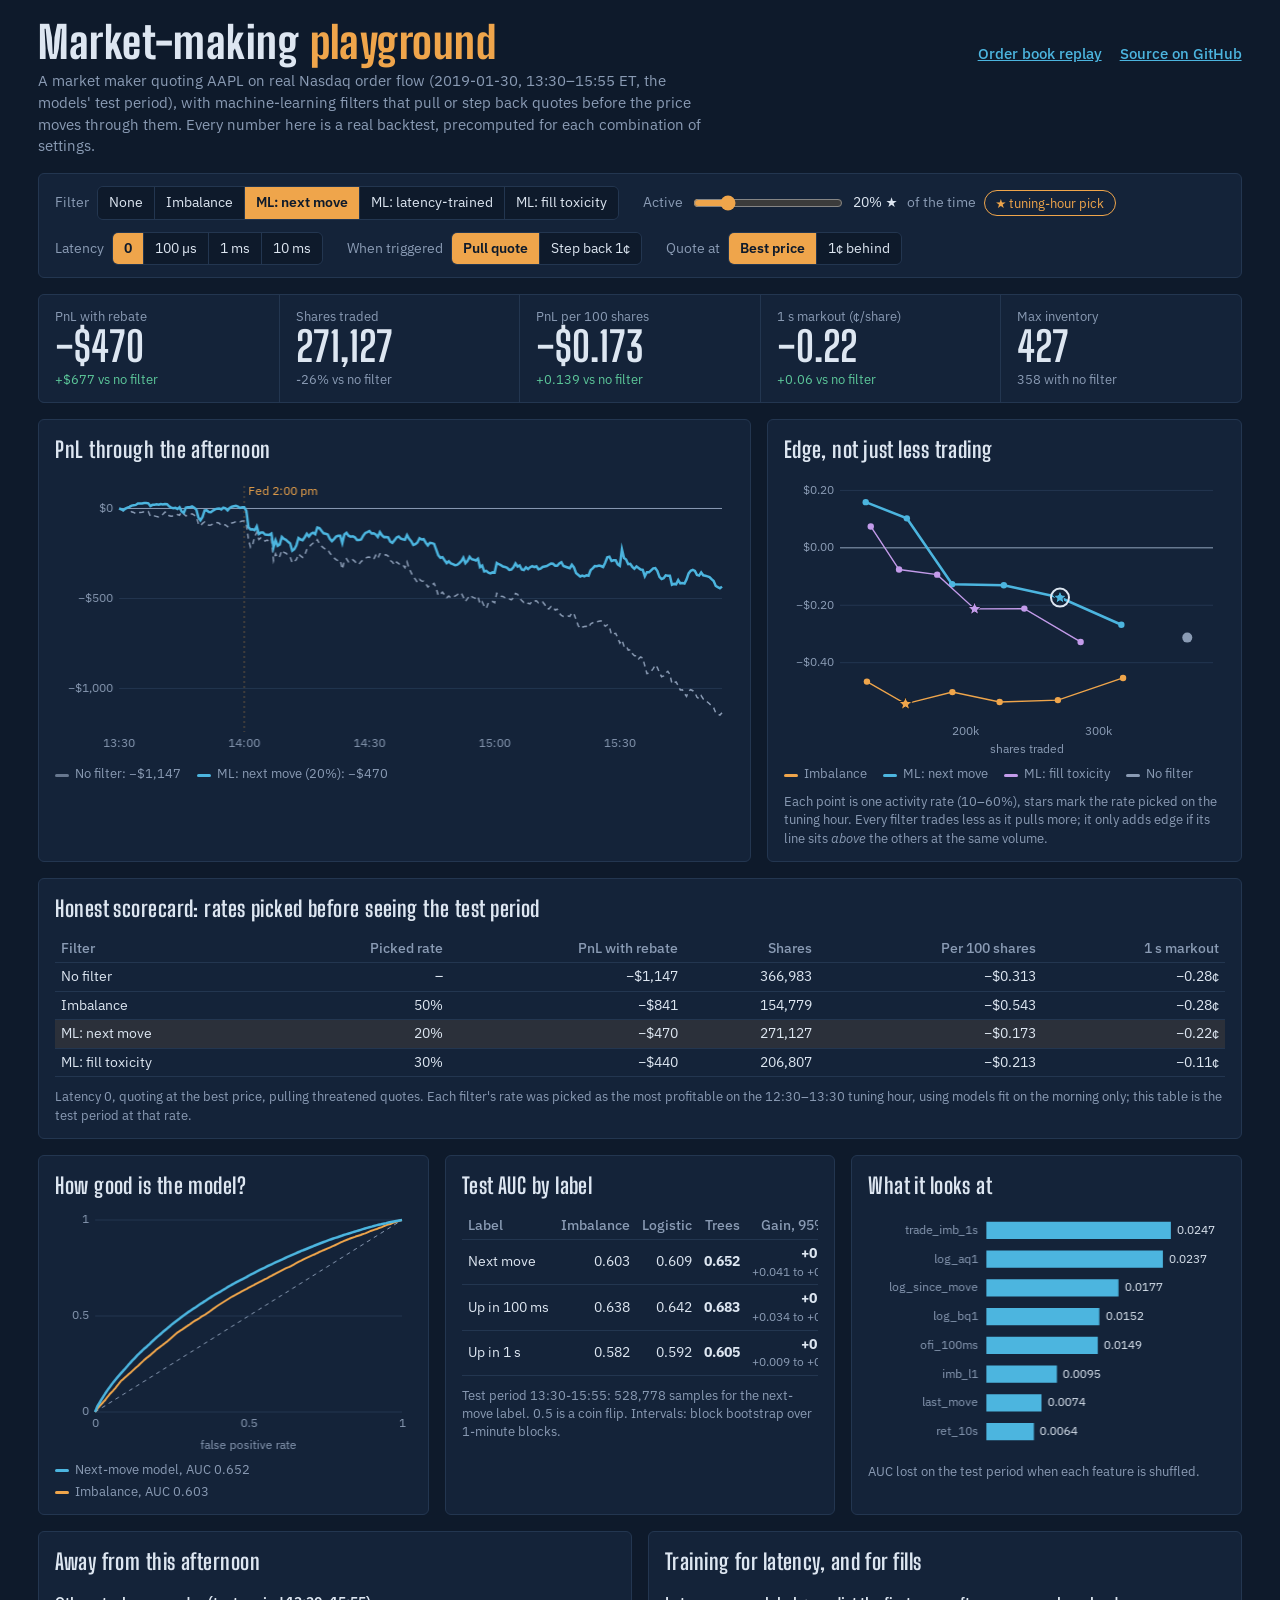
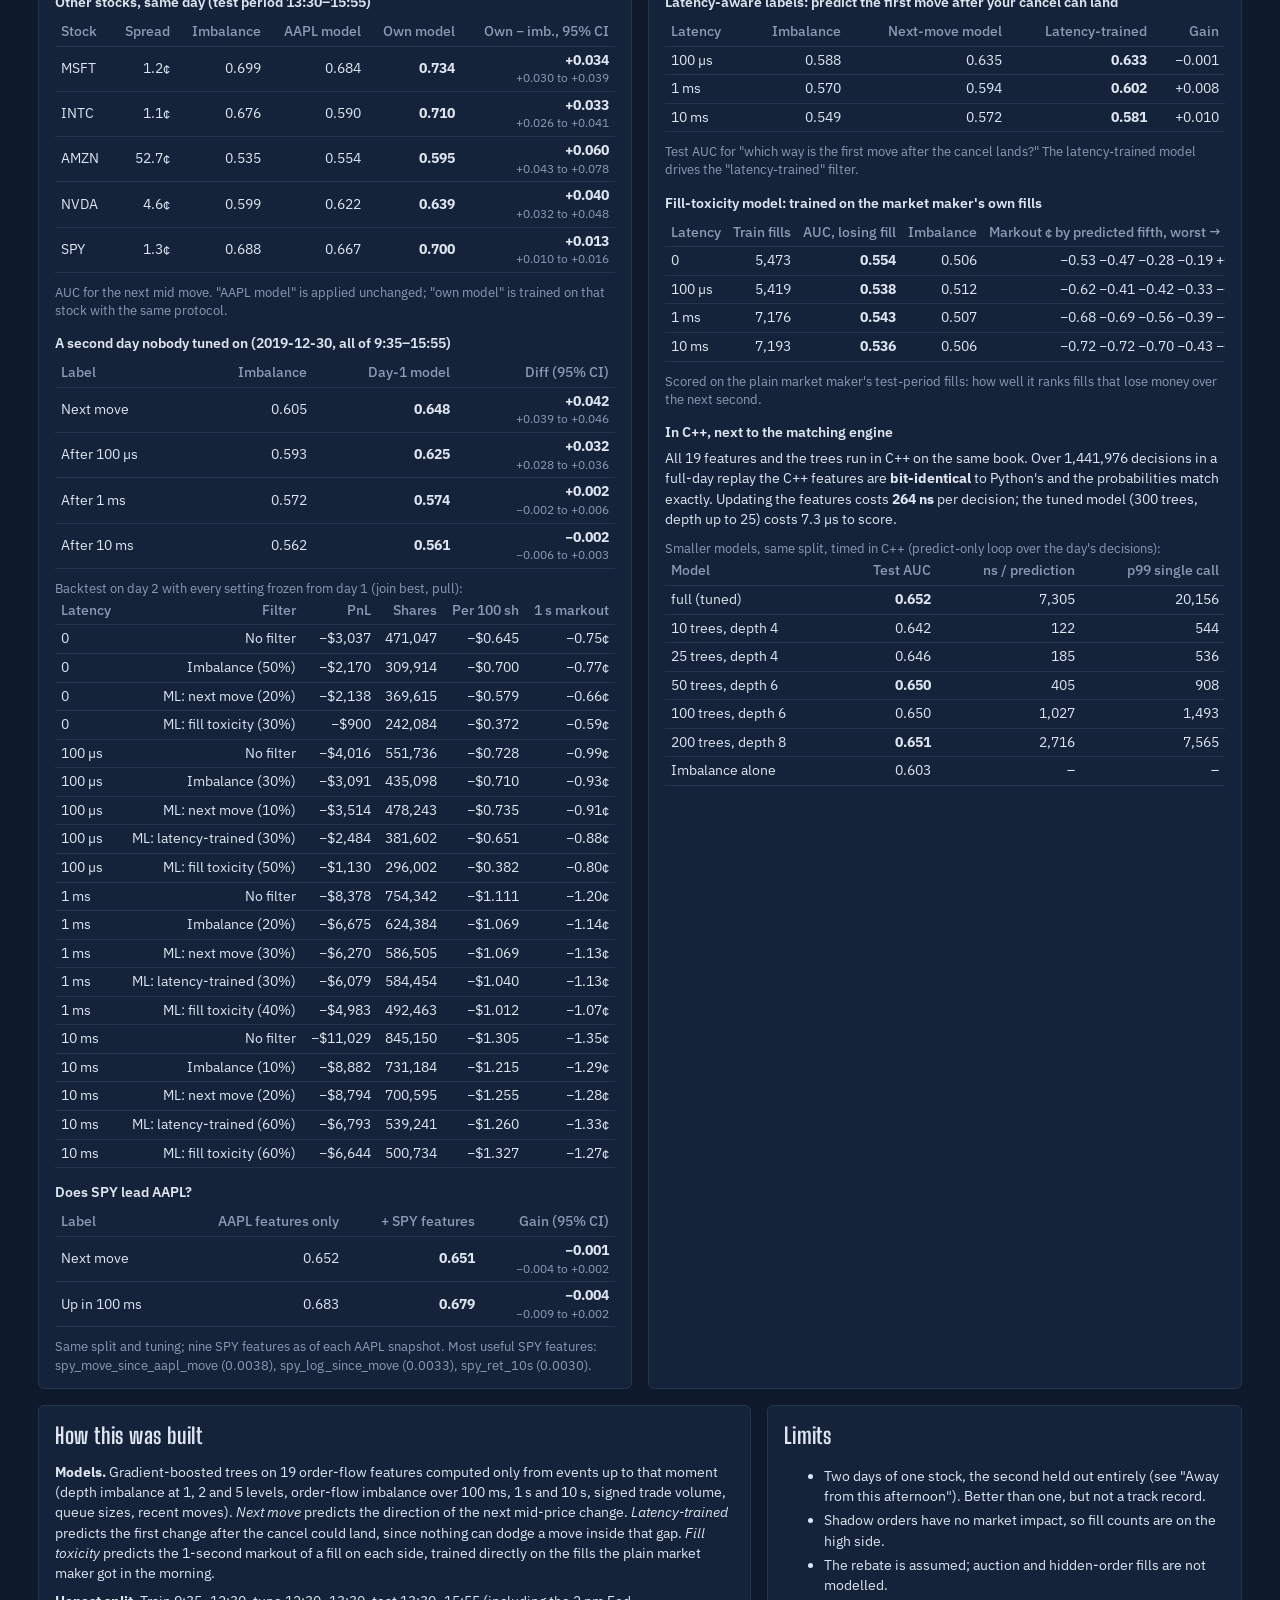
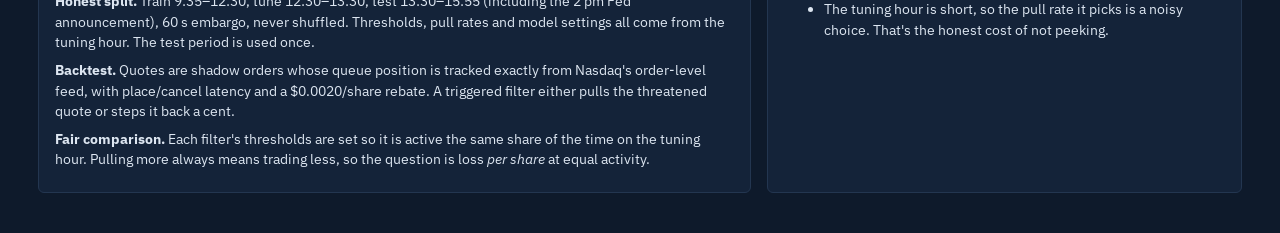
==== commit ee07e2d6: "Second held-out day (2019-12-30): frozen day-1 models, thresholds and rates - Next-move AUC 0.648 vs" ====
--- a/docs/playground.html
+++ b/docs/playground.html
@@ -180,7 +180,7 @@
   <div class="box prose">
     <h2>Limits</h2>
     <ul>
-      <li>The backtests are one stock's afternoon. The second day and the other stocks test the model's predictions more broadly; see the panels above for how far they go.</li>
+      <li>Two days of one stock, the second held out entirely (see "Away from this afternoon"). Better than one, but not a track record.</li>
       <li>Shadow orders have no market impact, so fill counts are on the high side.</li>
       <li>The rebate is assumed; auction and hidden-order fills are not modelled.</li>
       <li>The tuning hour is short, so the pull rate it picks is a noisy choice. That's the honest cost of not peeking.</li>
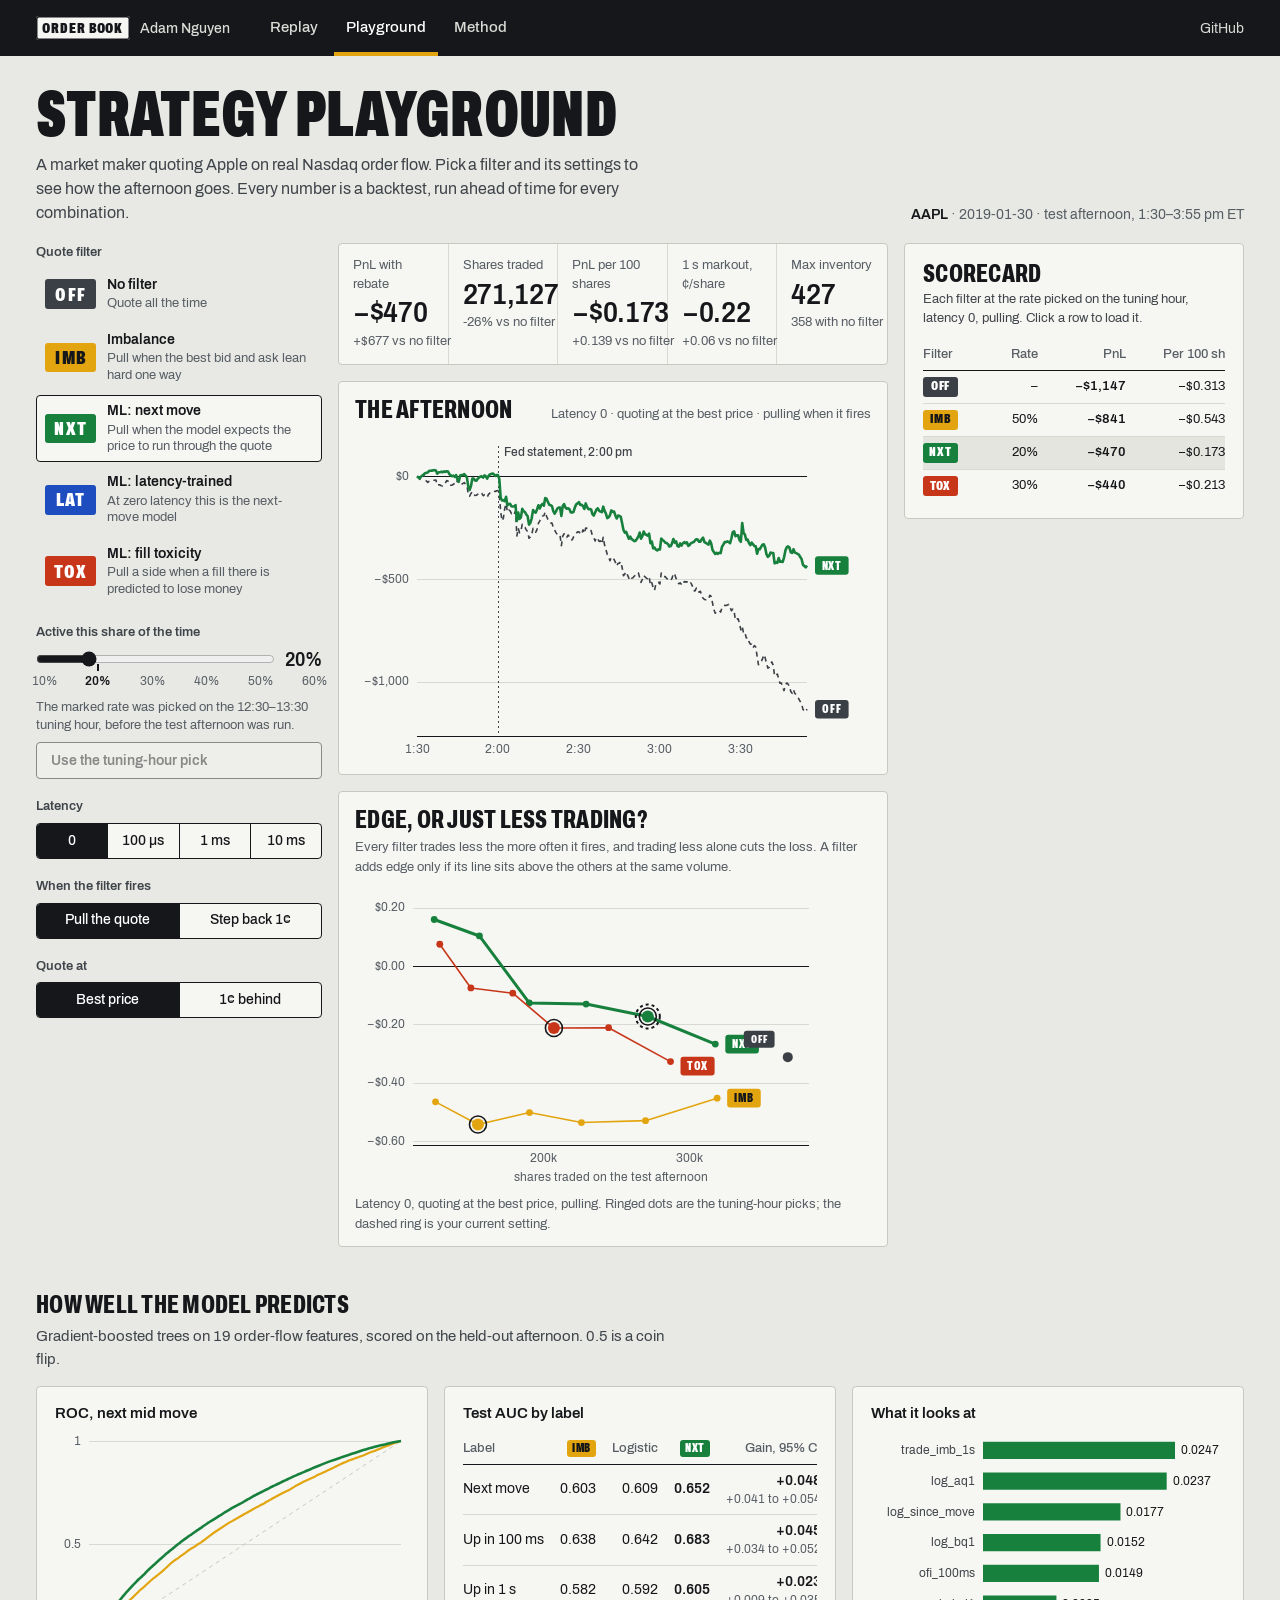
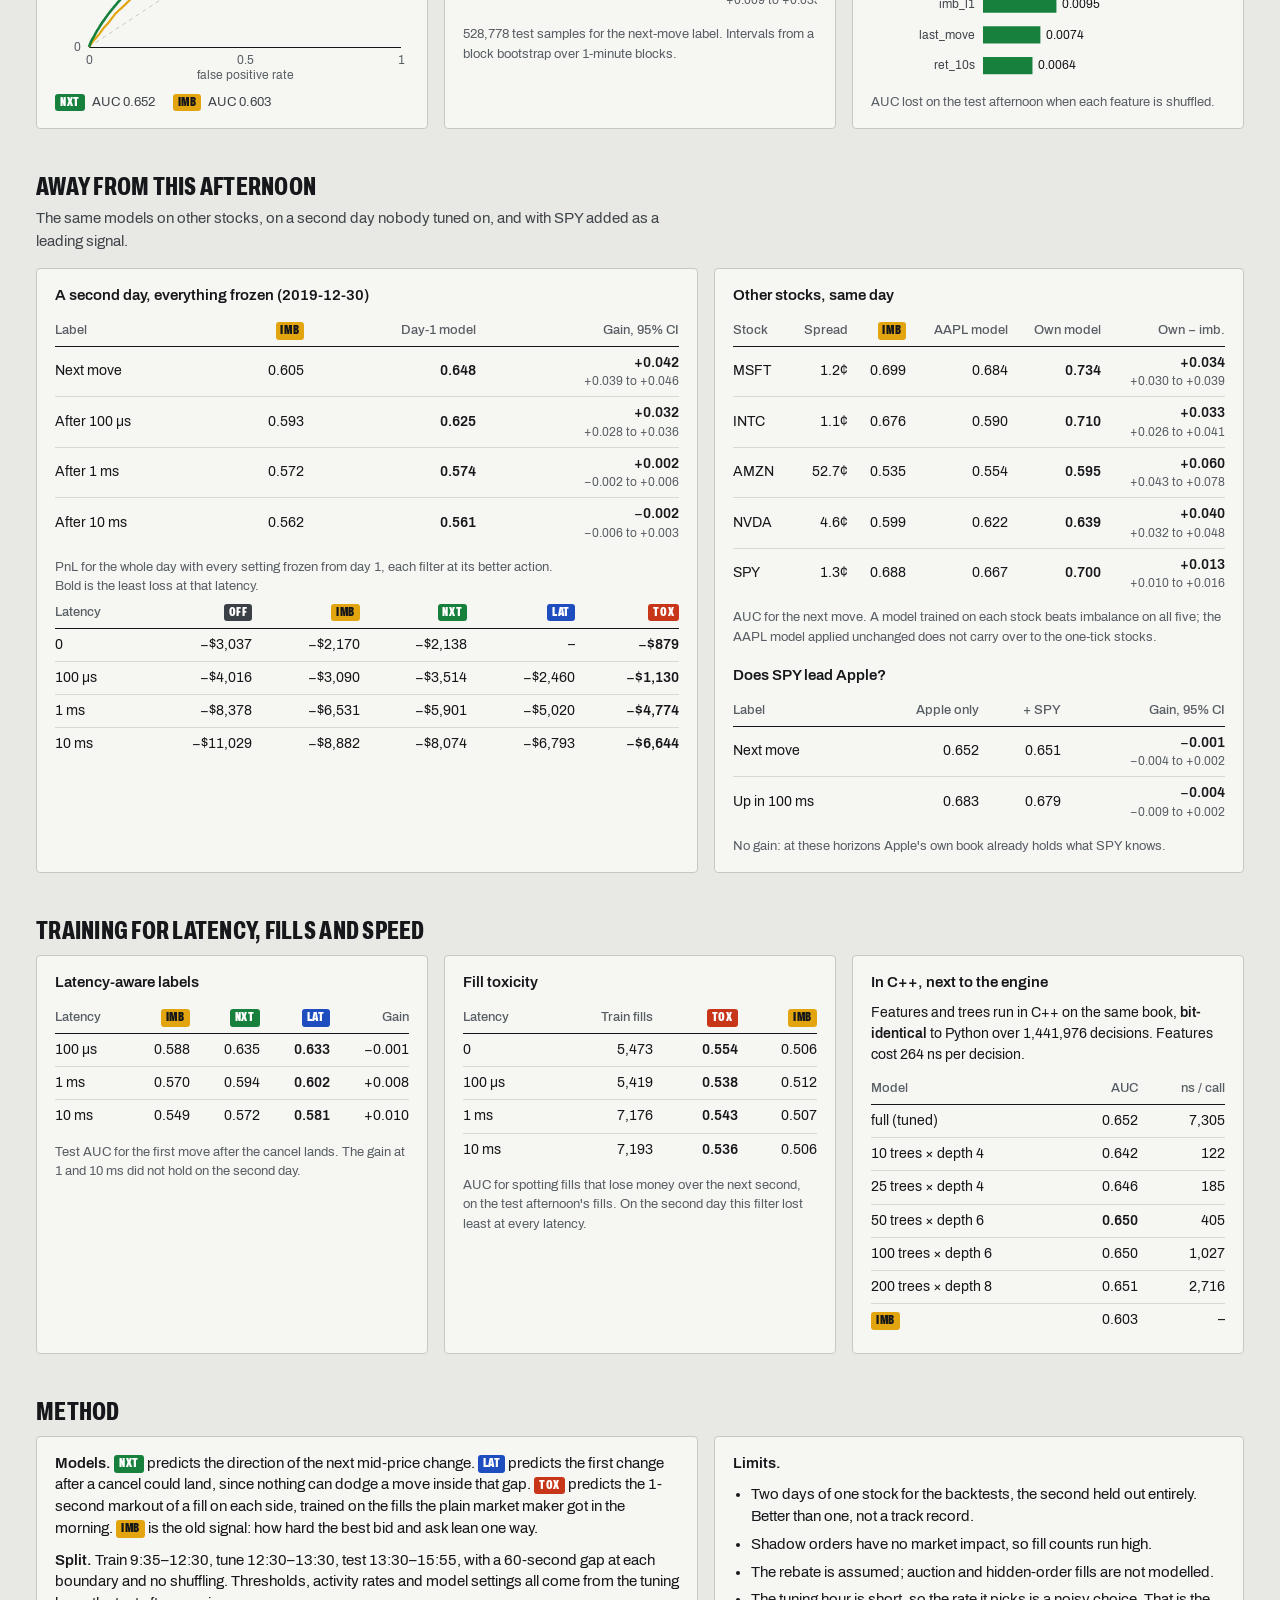
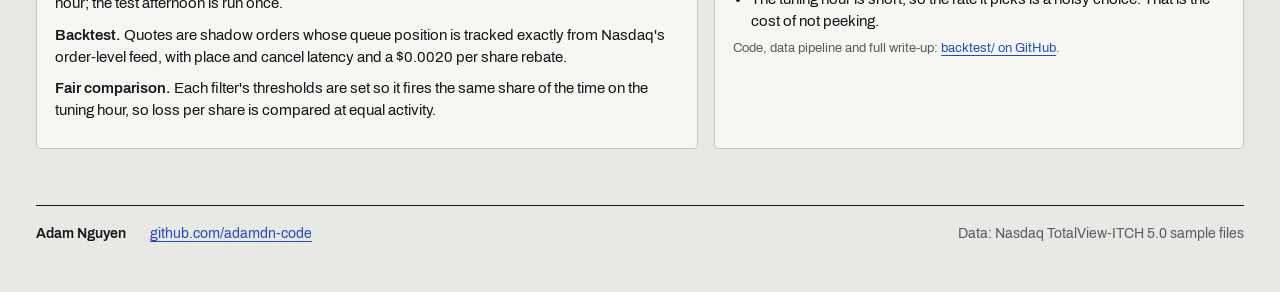
==== commit 57076417: "Redesign the site: open-outcry pit identity for the replay and the strategy playground - New visual " ====
--- a/docs/playground.html
+++ b/docs/playground.html
@@ -3,299 +3,388 @@
 <head>
 <meta charset="utf-8">
 <meta name="viewport" content="width=device-width, initial-scale=1">
-<title>Market-Making Strategy Playground · AAPL</title>
-<link rel="preconnect" href="https://fonts.googleapis.com">
-<link rel="preconnect" href="https://fonts.gstatic.com" crossorigin>
-<link href="https://fonts.googleapis.com/css2?family=Big+Shoulders+Display:wght@500;700;800&family=IBM+Plex+Sans:wght@400;500;600&display=swap" rel="stylesheet">
+<title>Strategy playground · Order book · Adam Nguyen</title>
+<meta name="description" content="Market-make Apple on real Nasdaq order flow with machine-learning quote filters. Every number is a precomputed backtest.">
+<link rel="preload" href="fonts/ArchivoExtraCondensed-Black.woff2" as="font" type="font/woff2" crossorigin>
+<link rel="stylesheet" href="site.css">
 <style>
-:root {
-  --ink: #0e1a2b; --panel: #142339; --line: #233650; --text: #dde6f1; --muted: #8a9bb4;
-  --bid: #4cb5df; --ask: #efa54b; --good: #5cc79a; --bad: #e86a5a; --grey: #8a9bb4; --lat: #7fd38f; --tox: #c39bea;
-  --display: "Big Shoulders Display", "Arial Narrow", "Roboto Condensed", sans-serif;
-  --body: "IBM Plex Sans", "Segoe UI", system-ui, sans-serif;
-  color-scheme: dark;
-}
-* { box-sizing: border-box; }
-html, body { margin: 0; background: var(--ink); color: var(--text); font-family: var(--body); font-size: 15px; line-height: 1.45; }
-body { padding: 20px clamp(16px, 3vw, 40px) 40px; max-width: 1440px; margin: 0 auto; }
-a { color: var(--bid); }
-a:focus-visible, button:focus-visible, select:focus-visible, input:focus-visible { outline: 2px solid var(--ask); outline-offset: 2px; }
-.top { display: flex; flex-wrap: wrap; gap: 8px 24px; align-items: baseline; justify-content: space-between; }
-h1 { font-family: var(--display); font-weight: 800; font-size: clamp(30px, 4vw, 44px); letter-spacing: 0.01em; line-height: 1; margin: 0; text-wrap: balance; }
-h1 .sym { color: var(--ask); }
-.sub { margin: 6px 0 0; color: var(--muted); max-width: 74ch; }
-.links { display: flex; gap: 18px; font-weight: 500; white-space: nowrap; }
-h2 { font-family: var(--display); font-weight: 700; font-size: 22px; letter-spacing: 0.02em; margin: 0 0 10px; }
-h3 { font-size: 14px; font-weight: 600; margin: 14px 0 6px; color: var(--text); }
-.board { margin-top: 16px; display: grid; grid-template-columns: repeat(5, minmax(0, 1fr)); gap: 1px; background: var(--line); border: 1px solid var(--line); border-radius: 6px; overflow: hidden; }
-.cell { background: var(--panel); padding: 12px 16px 14px; display: flex; flex-direction: column; gap: 2px; min-width: 0; }
-.label { color: var(--muted); font-size: 12.5px; }
-.big { font-family: var(--display); font-weight: 700; font-size: clamp(28px, 3.2vw, 46px); line-height: 1; font-variant-numeric: tabular-nums; white-space: nowrap; }
-.delta { font-size: 12.5px; color: var(--muted); font-variant-numeric: tabular-nums; }
-.pos { color: var(--good); } .neg { color: var(--bad); }
-.controls { margin-top: 16px; display: flex; flex-wrap: wrap; gap: 12px 24px; align-items: center; background: var(--panel); border: 1px solid var(--line); border-radius: 6px; padding: 12px 16px; }
-.ctl { display: flex; align-items: center; gap: 8px; color: var(--muted); font-size: 13.5px; flex-wrap: wrap; }
-.seg { display: inline-flex; border: 1px solid var(--line); border-radius: 6px; overflow: hidden; flex-wrap: wrap; }
-.seg button { font: inherit; font-size: 13.5px; color: var(--text); background: var(--ink); border: 0; border-right: 1px solid var(--line); padding: 6px 11px; cursor: pointer; }
-.seg button:last-child { border-right: 0; }
-.seg button[aria-pressed="true"] { background: var(--ask); color: var(--ink); font-weight: 600; }
-.seg button:disabled { opacity: 0.35; cursor: not-allowed; }
-.chip { font: inherit; font-size: 12.5px; color: var(--ask); background: transparent; border: 1px solid var(--ask); border-radius: 999px; padding: 3px 10px; cursor: pointer; }
-.chip:disabled { opacity: 0.35; cursor: default; }
-input[type=range] { accent-color: var(--ask); width: 150px; }
-input[type=range]:disabled { opacity: 0.35; }
-#pullv { min-width: 3.4em; color: var(--text); font-variant-numeric: tabular-nums; }
-.grid2 { margin-top: 16px; display: grid; grid-template-columns: minmax(0, 1.5fr) minmax(0, 1fr); gap: 16px; }
-.grid2.even { grid-template-columns: minmax(0, 1fr) minmax(0, 1fr); }
-.grid3 { margin-top: 16px; display: grid; grid-template-columns: repeat(3, minmax(0, 1fr)); gap: 16px; }
-.box { background: var(--panel); border: 1px solid var(--line); border-radius: 6px; padding: 14px 16px; min-width: 0; }
-.plot { position: relative; height: 280px; }
-.plot.short { height: 240px; }
-.plot canvas { position: absolute; inset: 0; width: 100%; height: 100%; }
-.legend { display: flex; flex-wrap: wrap; gap: 4px 16px; font-size: 12.5px; color: var(--muted); margin-top: 8px; }
-.legend i { display: inline-block; width: 14px; height: 3px; border-radius: 2px; vertical-align: middle; margin-right: 6px; }
-.note { color: var(--muted); font-size: 12.5px; margin: 10px 0 0; }
-.tbl { overflow-x: auto; }
-table { width: 100%; border-collapse: collapse; font-size: 13.5px; font-variant-numeric: tabular-nums; }
-th, td { text-align: right; padding: 4px 6px; border-bottom: 1px solid var(--line); white-space: nowrap; }
-th:first-child, td:first-child { text-align: left; }
-th { color: var(--muted); font-weight: 500; }
-td small { display: block; color: var(--muted); font-size: 11.5px; }
-td.wrap, th.wrap { white-space: normal; }
-tr.cur td { background: rgba(239, 165, 75, 0.10); }
-.prose p { margin: 0 0 8px; } .prose li { margin-bottom: 4px; } .prose { font-size: 14px; }
-.empty { color: var(--muted); font-size: 13px; font-style: italic; }
-#err { display: none; margin-top: 20px; padding: 14px 16px; border: 1px solid var(--bad); border-radius: 6px; }
-@media (max-width: 980px) {
-  .board { grid-template-columns: repeat(2, minmax(0, 1fr)); }
-  .grid2, .grid2.even, .grid3 { grid-template-columns: minmax(0, 1fr); }
+/* ---------- the desk: controls | results | scorecard ---------- */
+.desk { display: grid; grid-template-columns: 286px minmax(0, 1fr) 340px; gap: var(--gap); align-items: start; }
+.rail { display: flex; flex-direction: column; gap: 18px; }
+.rail .group { display: flex; flex-direction: column; gap: 7px; }
+.rail .glabel { font-size: 12.5px; font-weight: 600; color: var(--ink-2); }
+.filters { display: flex; flex-direction: column; gap: 4px; }
+.filter {
+  display: grid; grid-template-columns: auto minmax(0, 1fr); gap: 2px 11px; align-items: center; text-align: left;
+  border: 1px solid transparent; background: transparent; border-radius: var(--radius); padding: 7px 8px; cursor: pointer;
+  transition: background-color 120ms var(--ease-out), border-color 120ms var(--ease-out);
+}
+.filter .badge { grid-row: span 2; }
+.filter .fname { font-weight: 600; font-size: 14px; line-height: 1.2; }
+.filter .fdesc { font-size: 12.5px; color: var(--muted); line-height: 1.3; }
+.filter:hover { background: #e2e3dc; }
+.filter[aria-checked="true"] { background: var(--card); border-color: var(--ink); }
+.rate { display: grid; grid-template-columns: minmax(0, 1fr) auto; gap: 4px 10px; align-items: center; }
+.rate input { width: 100%; margin: 0; }
+.rate output { font: 600 20px/1 var(--figures); min-width: 3.2ch; text-align: right; }
+.ticks { grid-column: 1 / -1; position: relative; height: 18px; font-size: 11.5px; color: var(--muted); }
+.ticks span { position: absolute; transform: translateX(-50%); top: 0; }
+.ticks .pickmark { top: 0; color: var(--ink); font-weight: 700; }
+.ticks .pickmark::before { content: ""; position: absolute; left: 50%; top: -9px; width: 2px; height: 7px; background: var(--ink); transform: translateX(-50%); }
+.rail .seg { width: 100%; }
+.rail .seg button { flex: 1; padding: 6px 4px; }
+.rail .hint { font-size: 12.5px; color: var(--muted); margin: 0; }
+
+.work { display: flex; flex-direction: column; gap: var(--gap); min-width: 0; }
+.result { display: grid; grid-template-columns: repeat(5, minmax(0, 1fr)); background: var(--card); border: 1px solid var(--rule); border-radius: var(--radius); }
+.result > div { padding: 12px 14px 13px; border-right: 1px solid var(--rule-soft); min-width: 0; }
+.result > div:last-child { border-right: 0; }
+.result .k { font-size: 12.5px; color: var(--muted); display: block; }
+.result .v { font: 600 clamp(22px, 2.3vw, 30px)/1.1 var(--figures); display: block; margin-top: 3px; white-space: nowrap; letter-spacing: -0.01em; }
+.result .d { font-size: 12.5px; display: block; margin-top: 3px; color: var(--muted); white-space: nowrap; }
+.chartbox { padding: 14px 16px 12px; }
+.chartbox .head { display: flex; justify-content: space-between; align-items: baseline; gap: 12px; flex-wrap: wrap; }
+.chartbox h2 { margin: 0; }
+.chartbox .sub { color: var(--muted); font-size: 13px; }
+#plot-pnl { height: 330px; margin-top: 8px; }
+.score h2 { margin-bottom: 4px; }
+.score .lede { font-size: 13px; color: var(--ink-2); margin: 0 0 10px; }
+.score table { font-size: 13px; }
+.score tbody tr { cursor: pointer; }
+.score tbody tr:hover td { background: #ebece6; }
+.score .rowname { display: flex; align-items: center; }
+
+/* ---------- evidence ---------- */
+.cols3 { display: grid; grid-template-columns: repeat(3, minmax(0, 1fr)); gap: var(--gap); }
+.cols2 { display: grid; grid-template-columns: minmax(0, 1.25fr) minmax(0, 1fr); gap: var(--gap); }
+#plot-front { height: 300px; margin-top: 8px; }
+#plot-roc { height: 250px; }
+#plot-imp { height: 250px; }
+.panel h3:first-child { margin-top: 0; }
+.prose { font-size: 14.5px; }
+.prose p, .prose ul { max-width: 72ch; }
+.prose p { margin: 0 0 10px; }
+.prose ul { margin: 0; padding-left: 18px; }
+.prose li { margin-bottom: 6px; }
+#err { display: none; margin: 20px 0; padding: 14px 16px; border: 1px solid var(--worse); border-radius: var(--radius); background: var(--card); }
+
+@media (max-width: 1240px) {
+  .desk { grid-template-columns: 270px minmax(0, 1fr); }
+  .score { grid-column: 1 / -1; }
+}
+@media (max-width: 860px) {
+  .desk { grid-template-columns: minmax(0, 1fr); }
+  .work { order: -1; }
+  .rail { position: static; }
+  .filters { display: grid; grid-template-columns: minmax(0, 1fr) minmax(0, 1fr); }
+  .filter .fdesc { display: none; }
+  .result { grid-template-columns: repeat(2, minmax(0, 1fr)); }
+  .result > div { border-bottom: 1px solid var(--rule-soft); }
+  .result > div:nth-child(2n) { border-right: 0; }
+  .result > div:last-child { grid-column: 1 / -1; border-bottom: 0; }
+  #plot-pnl { height: 260px; }
+  .cols3, .cols2 { grid-template-columns: minmax(0, 1fr); }
 }
 </style>
 </head>
 <body>
-<header class="top">
-  <div>
-    <h1>Market-making <span class="sym">playground</span></h1>
-    <p class="sub" id="sub">A market maker quoting AAPL on real Nasdaq order flow, with machine-learning filters that pull or step back quotes before the price moves through them. Every number here is a real backtest, precomputed for each combination of settings.</p>
-  </div>
-  <nav class="links"><a href="index.html">Order book replay</a><a href="https://github.com/adamdn-code/orderbook">Source on GitHub</a></nav>
+<header class="bar">
+  <a class="mark" href="index.html"><span class="badge paper">Order book</span><span class="who">Adam Nguyen</span></a>
+  <nav aria-label="Site"><ul class="tabs">
+    <li><a href="index.html">Replay</a></li>
+    <li><a href="playground.html" aria-current="page">Playground</a></li>
+    <li><a href="#method">Method</a></li>
+  </ul></nav>
+  <div class="out" id="owner-links"><a href="https://github.com/adamdn-code/orderbook">GitHub</a></div>
 </header>
 
-<div id="err"></div>
-
-<section class="controls" aria-label="Strategy settings">
-  <div class="ctl">Filter
-    <span class="seg" id="filter">
-      <button data-v="none">None</button><button data-v="imbalance">Imbalance</button><button data-v="model" aria-pressed="true">ML: next move</button><button data-v="model_lat">ML: latency-trained</button><button data-v="toxicity">ML: fill toxicity</button>
-    </span>
-  </div>
-  <div class="ctl"><label for="pull">Active</label>
-    <input type="range" id="pull" min="0" max="5" step="1" value="2"><span id="pullv"></span><span>of the time</span>
-    <button class="chip" id="chosen" title="Use the rate picked on the 12:30–13:30 tuning hour, before looking at the test period">★ tuning-hour pick</button>
-  </div>
-  <div class="ctl">Latency <span class="seg" id="latency"></span></div>
-  <div class="ctl">When triggered <span class="seg" id="action">
-      <button data-v="pull" aria-pressed="true">Pull quote</button><button data-v="shift">Step back 1¢</button></span>
-  </div>
-  <div class="ctl">Quote at <span class="seg" id="placement">
-      <button data-v="join" aria-pressed="true">Best price</button><button data-v="behind">1¢ behind</button></span>
-  </div>
-</section>
-
-<section class="board" aria-label="Selected strategy, test period" aria-live="polite">
-  <div class="cell"><span class="label">PnL with rebate</span><span class="big" id="b-pnl">–</span><span class="delta" id="d-pnl"></span></div>
-  <div class="cell"><span class="label">Shares traded</span><span class="big" id="b-shares">–</span><span class="delta" id="d-shares"></span></div>
-  <div class="cell"><span class="label">PnL per 100 shares</span><span class="big" id="b-per">–</span><span class="delta" id="d-per"></span></div>
-  <div class="cell"><span class="label">1 s markout (¢/share)</span><span class="big" id="b-mk">–</span><span class="delta" id="d-mk"></span></div>
-  <div class="cell"><span class="label">Max inventory</span><span class="big" id="b-inv">–</span><span class="delta" id="d-inv"></span></div>
-</section>
-
-<section class="grid2">
-  <div class="box">
-    <h2>PnL through the afternoon</h2>
-    <div class="plot"><canvas id="c-pnl" role="img" aria-label="PnL over time for the selected strategy and no filter"></canvas></div>
-    <div class="legend" id="lg-pnl"></div>
-  </div>
-  <div class="box">
-    <h2>Edge, not just less trading</h2>
-    <div class="plot"><canvas id="c-front" role="img" aria-label="PnL per 100 shares against shares traded for each filter"></canvas></div>
-    <div class="legend" id="lg-front"></div>
-    <p class="note">Each point is one activity rate (10–60%), stars mark the rate picked on the tuning hour. Every filter trades less as it pulls more; it only adds edge if its line sits <em>above</em> the others at the same volume.</p>
-  </div>
-</section>
-
-<section class="box" style="margin-top:16px">
-  <h2>Honest scorecard: rates picked before seeing the test period</h2>
-  <div class="tbl"><table id="t-head"></table></div>
-  <p class="note" id="head-note"></p>
-</section>
-
-<section class="grid3">
-  <div class="box">
-    <h2>How good is the model?</h2>
-    <div class="plot short"><canvas id="c-roc" role="img" aria-label="ROC curves for the model and the imbalance baseline"></canvas></div>
-    <div class="legend" id="lg-roc"></div>
-  </div>
-  <div class="box">
-    <h2>Test AUC by label</h2>
-    <div class="tbl"><table id="t-auc"></table></div>
-    <p class="note" id="auc-note"></p>
-  </div>
-  <div class="box">
-    <h2>What it looks at</h2>
-    <div class="plot short"><canvas id="c-imp" role="img" aria-label="Permutation importance of the top features"></canvas></div>
-    <p class="note">AUC lost on the test period when each feature is shuffled.</p>
-  </div>
-</section>
-
-<section class="grid2 even">
-  <div class="box">
+<main class="page">
+  <section class="intro">
+    <div>
+      <h1>Strategy playground</h1>
+      <p>A market maker quoting Apple on real Nasdaq order flow. Pick a filter and its settings to see how the afternoon goes. Every number is a backtest, run ahead of time for every combination.</p>
+    </div>
+    <p class="meta" id="meta"><b>AAPL</b> · 2019-01-30 · 13:30–15:55 ET</p>
+  </section>
+
+  <div id="err" role="alert"></div>
+
+  <section class="desk" aria-label="Strategy settings and results">
+    <aside class="rail" aria-label="Settings">
+      <div class="group">
+        <span class="glabel" id="filter-label">Quote filter</span>
+        <div class="filters" id="filters" role="radiogroup" aria-labelledby="filter-label"></div>
+      </div>
+      <div class="group" id="rate-group">
+        <label class="glabel" for="rate">Active this share of the time</label>
+        <div class="rate">
+          <input type="range" id="rate" min="0" max="5" step="1" value="2" aria-describedby="rate-hint">
+          <output id="rate-out" for="rate"></output>
+          <div class="ticks" id="ticks" aria-hidden="true"></div>
+        </div>
+        <p class="hint" id="rate-hint">The marked rate was picked on the 12:30–13:30 tuning hour, before the test afternoon was run.</p>
+        <button class="btn quiet" id="use-pick" type="button">Use the tuning-hour pick</button>
+      </div>
+      <div class="group">
+        <span class="glabel" id="lat-label">Latency</span>
+        <div class="seg" id="latency" role="radiogroup" aria-labelledby="lat-label"></div>
+      </div>
+      <div class="group">
+        <span class="glabel" id="act-label">When the filter fires</span>
+        <div class="seg" id="action" role="radiogroup" aria-labelledby="act-label">
+          <button type="button" role="radio" data-v="pull">Pull the quote</button><button type="button" role="radio" data-v="shift">Step back 1¢</button>
+        </div>
+      </div>
+      <div class="group">
+        <span class="glabel" id="place-label">Quote at</span>
+        <div class="seg" id="placement" role="radiogroup" aria-labelledby="place-label">
+          <button type="button" role="radio" data-v="join">Best price</button><button type="button" role="radio" data-v="behind">1¢ behind</button>
+        </div>
+      </div>
+    </aside>
+
+    <div class="work">
+      <div class="result" aria-live="polite" aria-label="Result for the selected settings, test afternoon">
+        <div><span class="k">PnL with rebate</span><span class="v" id="r-pnl">–</span><span class="d" id="d-pnl"></span></div>
+        <div><span class="k">Shares traded</span><span class="v" id="r-shares">–</span><span class="d" id="d-shares"></span></div>
+        <div><span class="k">PnL per 100 shares</span><span class="v" id="r-per">–</span><span class="d" id="d-per"></span></div>
+        <div><span class="k">1 s markout, ¢/share</span><span class="v" id="r-mk">–</span><span class="d" id="d-mk"></span></div>
+        <div><span class="k">Max inventory</span><span class="v" id="r-inv">–</span><span class="d" id="d-inv"></span></div>
+      </div>
+      <div class="panel chartbox">
+        <div class="head"><h2>The afternoon</h2><span class="sub" id="pnl-sub"></span></div>
+        <div class="plot" id="plot-pnl"><canvas id="c-pnl" role="img" aria-label="Running PnL through the test afternoon for the selected filter and for no filter"></canvas></div>
+      </div>
+      <div class="panel chartbox" id="edge">
+        <div class="head"><h2>Edge, or just less trading?</h2></div>
+        <p class="note" style="margin:6px 0 0">Every filter trades less the more often it fires, and trading less alone cuts the loss. A filter adds edge only if its line sits above the others at the same volume.</p>
+        <div class="plot" id="plot-front"><canvas id="c-front" role="img" aria-label="PnL per 100 shares against shares traded, one line per filter across activity rates"></canvas></div>
+        <p class="note" id="front-note"></p>
+      </div>
+    </div>
+
+    <aside class="score panel" aria-labelledby="score-h">
+      <h2 id="score-h">Scorecard</h2>
+      <p class="lede" id="score-lede">Each filter at the rate picked on the tuning hour. Click a row to load it.</p>
+      <div class="tbl"><table id="t-score"></table></div>
+    </aside>
+  </section>
+
+  <section class="section" id="model">
+    <h2>How well the model predicts</h2>
+    <p class="lede">Gradient-boosted trees on 19 order-flow features, scored on the held-out afternoon. 0.5 is a coin flip.</p>
+    <div class="cols3">
+      <div class="panel"><h3>ROC, next mid move</h3><div class="plot" id="plot-roc"><canvas id="c-roc" role="img" aria-label="ROC curves for the next-move model and order-book imbalance"></canvas></div><div class="keyline" id="k-roc"></div></div>
+      <div class="panel"><h3>Test AUC by label</h3><div class="tbl"><table id="t-auc"></table></div><p class="note" id="auc-note"></p></div>
+      <div class="panel"><h3>What it looks at</h3><div class="plot" id="plot-imp"><canvas id="c-imp" role="img" aria-label="Permutation importance of the top eight features"></canvas></div><p class="note">AUC lost on the test afternoon when each feature is shuffled.</p></div>
+    </div>
+  </section>
+
+  <section class="section" id="elsewhere">
     <h2>Away from this afternoon</h2>
-    <h3>Other stocks, same day (test period 13:30–15:55)</h3>
-    <div class="tbl" id="x-stocks"></div>
-    <h3 id="d2-title">A second day nobody tuned on</h3>
-    <div class="tbl" id="x-day2"></div>
-    <h3>Does SPY lead AAPL?</h3>
-    <div id="x-spy"></div>
-  </div>
-  <div class="box">
-    <h2>Training for latency, and for fills</h2>
-    <h3>Latency-aware labels: predict the first move after your cancel can land</h3>
-    <div class="tbl" id="x-lat"></div>
-    <h3>Fill-toxicity model: trained on the market maker's own fills</h3>
-    <div class="tbl" id="x-tox"></div>
-    <h3>In C++, next to the matching engine</h3>
-    <div id="x-cpp"></div>
-  </div>
-</section>
-
-<section class="grid2">
-  <div class="box prose">
-    <h2>How this was built</h2>
-    <p><b>Models.</b> Gradient-boosted trees on 19 order-flow features computed only from events up to that moment (depth imbalance at 1, 2 and 5 levels, order-flow imbalance over 100 ms, 1 s and 10 s, signed trade volume, queue sizes, recent moves). <i>Next move</i> predicts the direction of the next mid-price change. <i>Latency-trained</i> predicts the first change after the cancel could land, since nothing can dodge a move inside that gap. <i>Fill toxicity</i> predicts the 1-second markout of a fill on each side, trained directly on the fills the plain market maker got in the morning.</p>
-    <p><b>Honest split.</b> Train 9:35–12:30, tune 12:30–13:30, test 13:30–15:55 (including the 2 pm Fed announcement), 60 s embargo, never shuffled. Thresholds, pull rates and model settings all come from the tuning hour. The test period is used once.</p>
-    <p><b>Backtest.</b> Quotes are shadow orders whose queue position is tracked exactly from Nasdaq's order-level feed, with place/cancel latency and a $0.0020/share rebate. A triggered filter either pulls the threatened quote or steps it back a cent.</p>
-    <p><b>Fair comparison.</b> Each filter's thresholds are set so it is active the same share of the time on the tuning hour. Pulling more always means trading less, so the question is loss <em>per share</em> at equal activity.</p>
-  </div>
-  <div class="box prose">
-    <h2>Limits</h2>
-    <ul>
-      <li>Two days of one stock, the second held out entirely (see "Away from this afternoon"). Better than one, but not a track record.</li>
-      <li>Shadow orders have no market impact, so fill counts are on the high side.</li>
-      <li>The rebate is assumed; auction and hidden-order fills are not modelled.</li>
-      <li>The tuning hour is short, so the pull rate it picks is a noisy choice. That's the honest cost of not peeking.</li>
-    </ul>
-  </div>
-</section>
+    <p class="lede">The same models on other stocks, on a second day nobody tuned on, and with SPY added as a leading signal.</p>
+    <div class="cols2">
+      <div class="panel"><h3 id="d2-title">A second day, everything frozen</h3><div class="tbl" id="x-day2"></div></div>
+      <div class="panel">
+        <h3>Other stocks, same day</h3><div class="tbl" id="x-stocks"></div>
+        <h3>Does SPY lead Apple?</h3><div id="x-spy"></div>
+      </div>
+    </div>
+  </section>
+
+  <section class="section" id="training">
+    <h2>Training for latency, fills and speed</h2>
+    <div class="cols3">
+      <div class="panel"><h3>Latency-aware labels</h3><div class="tbl" id="x-lat"></div></div>
+      <div class="panel"><h3>Fill toxicity</h3><div class="tbl" id="x-tox"></div></div>
+      <div class="panel"><h3>In C++, next to the engine</h3><div id="x-cpp"></div></div>
+    </div>
+  </section>
+
+  <section class="section" id="method">
+    <h2>Method</h2>
+    <div class="cols2">
+      <div class="panel prose">
+        <p><b>Models.</b> <span class="badge sm nxt">NXT</span> predicts the direction of the next mid-price change. <span class="badge sm lat">LAT</span> predicts the first change after a cancel could land, since nothing can dodge a move inside that gap. <span class="badge sm tox">TOX</span> predicts the 1-second markout of a fill on each side, trained on the fills the plain market maker got in the morning. <span class="badge sm imb">IMB</span> is the old signal: how hard the best bid and ask lean one way.</p>
+        <p><b>Split.</b> Train 9:35–12:30, tune 12:30–13:30, test 13:30–15:55, with a 60-second gap at each boundary and no shuffling. Thresholds, activity rates and model settings all come from the tuning hour; the test afternoon is run once.</p>
+        <p><b>Backtest.</b> Quotes are shadow orders whose queue position is tracked exactly from Nasdaq's order-level feed, with place and cancel latency and a $0.0020 per share rebate.</p>
+        <p><b>Fair comparison.</b> Each filter's thresholds are set so it fires the same share of the time on the tuning hour, so loss per share is compared at equal activity.</p>
+      </div>
+      <div class="panel prose">
+        <p><b>Limits.</b></p>
+        <ul>
+          <li>Two days of one stock for the backtests, the second held out entirely. Better than one, not a track record.</li>
+          <li>Shadow orders have no market impact, so fill counts run high.</li>
+          <li>The rebate is assumed; auction and hidden-order fills are not modelled.</li>
+          <li>The tuning hour is short, so the rate it picks is a noisy choice. That is the cost of not peeking.</li>
+        </ul>
+        <p class="note">Code, data pipeline and full write-up: <a href="https://github.com/adamdn-code/orderbook/tree/main/backtest">backtest/ on GitHub</a>.</p>
+      </div>
+    </div>
+  </section>
+
+  <footer class="foot">
+    <span class="who">Adam Nguyen</span>
+    <span id="foot-links"><a href="https://github.com/adamdn-code">github.com/adamdn-code</a></span>
+    <span class="src">Data: Nasdaq TotalView-ITCH 5.0 sample files</span>
+  </footer>
+</main>
 
 <script>
 "use strict";
+// Owner links. LinkedIn and resume show up here once they are filled in.
+const OWNER = { github: "https://github.com/adamdn-code", linkedin: "", resume: "" };
+
 const $ = (id) => document.getElementById(id);
 const css = (v) => getComputedStyle(document.documentElement).getPropertyValue(v).trim();
-const C = { bid: css("--bid"), ask: css("--ask"), grey: css("--grey"), line: css("--line"), muted: css("--muted"), text: css("--text"), lat: css("--lat"), tox: css("--tox") };
-const COLOR = { model: C.bid, imbalance: C.ask, none: C.grey, model_lat: C.lat, toxicity: C.tox };
-const NAME = { model: "ML: next move", imbalance: "Imbalance", none: "No filter", model_lat: "ML: latency-trained", toxicity: "ML: fill toxicity" };
-const FILTERS = ["imbalance", "model", "model_lat", "toxicity"];
+const FILTERS = [
+  { id: "none", code: "OFF", cls: "off", name: "No filter", desc: "Quote all the time" },
+  { id: "imbalance", code: "IMB", cls: "imb", name: "Imbalance", desc: "Pull when the best bid and ask lean hard one way" },
+  { id: "model", code: "NXT", cls: "nxt", name: "ML: next move", desc: "Pull when the model expects the price to run through the quote" },
+  { id: "model_lat", code: "LAT", cls: "lat", name: "ML: latency-trained", desc: "Same, trained on the first move after a cancel can land" },
+  { id: "toxicity", code: "TOX", cls: "tox", name: "ML: fill toxicity", desc: "Pull a side when a fill there is predicted to lose money" },
+];
+const F = Object.fromEntries(FILTERS.map((f) => [f.id, f]));
+const COLOR = () => ({ none: css("--graph"), imbalance: css("--gold"), model: css("--kelly"), model_lat: css("--royal"), toxicity: css("--verm") });
 const state = { filter: "model", pull: 2, latency: 0, placement: "join", action: "pull" };
-let D, index, chosen;
+let D, index, picked;
 
 const money = (v) => (v < 0 ? "−$" : "$") + Math.abs(Math.round(v)).toLocaleString("en-US");
 const per = (v) => (v < 0 ? "−$" : "$") + Math.abs(v).toFixed(3);
 const signed = (v, d = 2) => (v >= 0 ? "+" : "−") + Math.abs(v).toFixed(d);
-const lat = (us) => us === 0 ? "0" : us >= 1000 ? `${us / 1000} ms` : `${us} µs`;
-const hhmm = (s) => `${String(Math.floor(s / 3600)).padStart(2, "0")}:${String(Math.floor(s % 3600 / 60)).padStart(2, "0")}`;
+const latName = (us) => us === 0 ? "0" : us >= 1000 ? `${us / 1000} ms` : `${us} µs`;
+const hhmm = (s) => `${Math.floor(s / 3600) > 12 ? Math.floor(s / 3600) - 12 : Math.floor(s / 3600)}:${String(Math.floor(s % 3600 / 60)).padStart(2, "0")}`;
 const f3 = (v) => v == null ? "–" : v.toFixed(3);
-const ci = (c) => c ? `${signed(c[0], 3)} to ${signed(c[1], 3)}` : "–";
-const gainCi = (g, c) => `<b>${signed(g, 3)}</b><small>${c ? `${signed(c[0], 3)} to ${signed(c[1], 3)}` : ""}</small>`;
+const pct = (r) => `${Math.round(r * 100)}%`;
+const badge = (id, size = "") => `<span class="badge ${size} ${F[id].cls}">${F[id].code}</span>`;
+const gainCi = (g, c) => `<span class="num-strong">${signed(g, 3)}</span><small>${c ? `${signed(c[0], 3)} to ${signed(c[1], 3)}` : ""}</small>`;
 
 // model_lat at zero latency is the same model as `model`
-function effFilter(f, latency) { return f === "model_lat" && latency === 0 ? "model" : f; }
-function key(f, rate, latency, placement, action) { return `${f}|${f === "none" ? 0 : rate}|${latency}|${placement}|${f === "none" ? "pull" : action}`; }
-function get(f, pullIdx, s = state) {
-  const ff = effFilter(f, s.latency);
-  const action = s.placement === "behind" ? "pull" : s.action;
-  return index.get(key(ff, ff === "none" ? 0 : D.meta.pull_rates[pullIdx], s.latency, s.placement, action));
-}
-function chosenIdx(f, s = state) {
-  const r = chosen.get(`${effFilter(f, s.latency)}|${s.latency}|${s.placement === "behind" ? "pull" : s.action}`);
+const eff = (f, lat) => (f === "model_lat" && lat === 0 ? "model" : f);
+const act = (s) => (s.placement === "behind" ? "pull" : s.action);
+const key = (f, rate, lat, place, action) => `${f}|${f === "none" ? 0 : rate}|${lat}|${place}|${f === "none" ? "pull" : action}`;
+function get(f, i, s = state) {
+  const ff = eff(f, s.latency);
+  return index.get(key(ff, ff === "none" ? 0 : D.meta.pull_rates[i], s.latency, s.placement, act(s)));
+}
+function pickIdx(f, s = state) {
+  const r = picked.get(`${eff(f, s.latency)}|${s.latency}|${act(s)}`);
   return r == null ? -1 : D.meta.pull_rates.indexOf(r);
 }
 
-function seg(id, onPick) {
-  $(id).addEventListener("click", (e) => {
-    const b = e.target.closest("button"); if (!b || b.disabled) return;
-    for (const x of $(id).children) x.setAttribute("aria-pressed", x === b ? "true" : "false");
+// ---------- controls ----------
+function radios(container, onPick) {
+  container.addEventListener("click", (e) => {
+    const b = e.target.closest("[role=radio]"); if (!b || b.disabled) return;
     onPick(b.dataset.v); render();
   });
-}
-function press(id, v) { for (const x of $(id).children) x.setAttribute("aria-pressed", x.dataset.v === String(v) ? "true" : "false"); }
+  container.addEventListener("keydown", (e) => {
+    if (!["ArrowRight", "ArrowLeft", "ArrowDown", "ArrowUp"].includes(e.key)) return;
+    const items = [...container.querySelectorAll("[role=radio]:not(:disabled)")];
+    const i = items.indexOf(document.activeElement); if (i < 0) return;
+    e.preventDefault();
+    const next = items[(i + (e.key === "ArrowRight" || e.key === "ArrowDown" ? 1 : items.length - 1)) % items.length];
+    next.focus(); next.click();
+  });
+}
+function check(container, value) {
+  for (const b of container.querySelectorAll("[role=radio]")) {
+    const on = b.dataset.v === String(value);
+    b.setAttribute("aria-checked", on ? "true" : "false");
+    b.tabIndex = on ? 0 : -1;
+  }
+}
 
 function setup() {
   index = new Map(D.runs.map((r) => [key(r.filter, r.pull_rate, r.latency_us, r.placement, r.action), r]));
-  chosen = new Map((D.meta.selected || []).map((s) => [`${s.filter}|${s.latency_us}|${s.action}`, s.pull_rate]));
-  const lats = D.meta.latencies_us;
-  if (!lats.includes(state.latency)) state.latency = lats[0];
-  $("latency").innerHTML = lats.map((l) => `<button data-v="${l}" aria-pressed="${l === state.latency}">${lat(l)}</button>`).join("");
-  for (const b of $("placement").children) if (!D.meta.placements.includes(b.dataset.v)) b.disabled = true;
-  for (const b of $("action").children) if (!D.meta.actions.includes(b.dataset.v)) b.disabled = true;
-  $("pull").max = D.meta.pull_rates.length - 1;
-  seg("filter", (v) => (state.filter = v));
-  seg("latency", (v) => (state.latency = +v));
-  seg("placement", (v) => { state.placement = v; if (v === "behind") { state.action = "pull"; press("action", "pull"); } });
-  seg("action", (v) => (state.action = v));
-  $("pull").addEventListener("input", (e) => { state.pull = +e.target.value; render(); });
-  $("chosen").addEventListener("click", () => { const i = chosenIdx(state.filter); if (i >= 0) { state.pull = i; $("pull").value = i; render(); } });
-  $("sub").textContent = `A market maker quoting ${D.meta.symbol} on real Nasdaq order flow (${D.meta.date}, ${D.meta.window}), with machine-learning filters that pull or step back quotes before the price moves through them. Every number here is a real backtest, precomputed for each combination of settings.`;
-  // start on the tuning-hour pick
-  const i0 = chosenIdx(state.filter); if (i0 >= 0) { state.pull = i0; $("pull").value = i0; }
+  picked = new Map((D.meta.selected || []).map((s) => [`${s.filter}|${s.latency_us}|${s.action}`, s.pull_rate]));
+  $("meta").innerHTML = `<b>${D.meta.symbol}</b> · ${D.meta.date} · test afternoon, 1:30–3:55 pm ET`;
+  $("filters").innerHTML = FILTERS.map((f) =>
+    `<button type="button" role="radio" class="filter" data-v="${f.id}">${badge(f.id, "lg")}<span class="fname">${f.name}</span><span class="fdesc">${f.desc}</span></button>`).join("");
+  $("latency").innerHTML = D.meta.latencies_us.map((l) => `<button type="button" role="radio" data-v="${l}">${latName(l)}</button>`).join("");
+  $("rate").max = D.meta.pull_rates.length - 1;
+  radios($("filters"), (v) => { state.filter = v; const i = pickIdx(v); if (i >= 0) state.pull = i; });
+  radios($("latency"), (v) => { state.latency = +v; });
+  radios($("action"), (v) => { state.action = v; });
+  radios($("placement"), (v) => { state.placement = v; });
+  $("rate").addEventListener("input", (e) => { state.pull = +e.target.value; render(); });
+  $("use-pick").addEventListener("click", () => { const i = pickIdx(state.filter); if (i >= 0) { state.pull = i; render(); } });
+  const i0 = pickIdx(state.filter); if (i0 >= 0) state.pull = i0;
+  const links = [["GitHub", OWNER.github + "/orderbook"], ["LinkedIn", OWNER.linkedin], ["Resume", OWNER.resume]].filter((l) => l[1]);
+  $("owner-links").innerHTML = links.map(([t, u]) => `<a href="${u}">${t}</a>`).join("");
+  $("foot-links").innerHTML = [["github.com/adamdn-code", OWNER.github], ["LinkedIn", OWNER.linkedin], ["Resume", OWNER.resume]]
+    .filter((l) => l[1]).map(([t, u]) => `<a href="${u}">${t}</a>`).join(" · ");
   modelPanels(); extraPanels(); render();
-  let t; window.addEventListener("resize", () => { clearTimeout(t); t = setTimeout(() => { render(); modelPanels(); }, 120); });
-}
-
-function setBoard(id, text, delta, better) {
-  $("b-" + id).textContent = text;
+  let t; window.addEventListener("resize", () => { clearTimeout(t); t = setTimeout(() => { drawCharts(); modelPanels(); }, 120); });
+  if (document.fonts && document.fonts.ready) document.fonts.ready.then(() => { drawCharts(); modelPanels(); });
+}
+
+function setResult(id, text, delta, better) {
+  $("r-" + id).textContent = text;
   const d = $("d-" + id); d.textContent = delta ?? "";
-  d.className = "delta" + (better == null ? "" : better ? " pos" : " neg");
+  d.className = "d" + (better == null ? "" : better ? " better" : " worse");
 }
 
 function render() {
   const behind = state.placement === "behind";
-  for (const b of $("action").children) b.disabled = behind || !D.meta.actions.includes(b.dataset.v);
-  const ci0 = chosenIdx(state.filter);
-  $("pullv").textContent = Math.round(D.meta.pull_rates[state.pull] * 100) + "%" + (ci0 === state.pull ? " ★" : "");
-  $("pull").disabled = state.filter === "none";
-  $("chosen").disabled = state.filter === "none" || ci0 < 0;
+  if (behind) state.action = "pull";
+  check($("filters"), state.filter); check($("latency"), state.latency); check($("action"), state.action); check($("placement"), state.placement);
+  for (const b of $("action").querySelectorAll("button")) b.disabled = behind;
+  for (const b of $("filters").querySelectorAll("button")) {
+    const isLat0 = b.dataset.v === "model_lat" && state.latency === 0;
+    b.querySelector(".fdesc").textContent = isLat0 ? "At zero latency this is the next-move model" : F[b.dataset.v].desc;
+  }
+  const off = state.filter === "none";
+  $("rate-group").style.opacity = off ? 0.4 : 1;
+  $("rate").disabled = off; $("use-pick").disabled = off || pickIdx(state.filter) < 0 || pickIdx(state.filter) === state.pull;
+  $("rate").value = state.pull;
+  $("rate-out").textContent = pct(D.meta.pull_rates[state.pull]);
+  const pi = pickIdx(state.filter), n = D.meta.pull_rates.length;
+  $("ticks").innerHTML = D.meta.pull_rates.map((r, i) =>
+    `<span class="${i === pi && !off ? "pickmark" : ""}" style="left:calc(${(i / (n - 1)) * 100}% + ${(0.5 - i / (n - 1)) * 16}px)">${pct(r)}</span>`).join("");
+
   const r = get(state.filter, state.pull), base = get("none", 0);
   if (!r || !base) return;
-  const vs = state.filter === "none" ? null : "vs no filter";
+  const vs = off ? null : "vs no filter";
   const dp = r.pnl_with_rebate - base.pnl_with_rebate;
-  setBoard("pnl", money(r.pnl_with_rebate), vs && `${dp >= 0 ? "+" : "−"}${money(Math.abs(dp))} ${vs}`, vs && dp >= 0);
-  setBoard("shares", r.shares.toLocaleString("en-US"), vs && `${Math.round((r.shares / base.shares - 1) * 100)}% ${vs}`, null);
+  setResult("pnl", money(r.pnl_with_rebate), vs && `${dp >= 0 ? "+" : "−"}${money(Math.abs(dp))} ${vs}`, vs && dp >= 0);
+  setResult("shares", r.shares.toLocaleString("en-US"), vs && `${Math.round((r.shares / base.shares - 1) * 100)}% ${vs}`, null);
   const dper = r.pnl_per_100_shares - base.pnl_per_100_shares;
-  setBoard("per", per(r.pnl_per_100_shares), vs && `${signed(dper, 3)} ${vs}`, vs && dper >= 0);
+  setResult("per", per(r.pnl_per_100_shares), vs && `${signed(dper, 3)} ${vs}`, vs && dper >= 0);
   const dmk = r.markout_1s - base.markout_1s;
-  setBoard("mk", signed(r.markout_1s), vs && `${signed(dmk)} ${vs}`, vs && dmk >= 0);
-  setBoard("inv", r.max_abs_inventory.toLocaleString("en-US"), vs && `${base.max_abs_inventory.toLocaleString("en-US")} with no filter`, null);
-  pnlChart(r, base);
-  frontier(r);
-  headline();
-}
-
-// ---------------------------------------------------------------- canvas helpers
+  setResult("mk", signed(r.markout_1s), vs && `${signed(dmk)} ${vs}`, vs && dmk >= 0);
+  setResult("inv", r.max_abs_inventory.toLocaleString("en-US"), vs && `${base.max_abs_inventory.toLocaleString("en-US")} with no filter`, null);
+  $("pnl-sub").textContent = `Latency ${latName(state.latency)} · quoting at ${behind ? "1¢ behind" : "the best price"}${off ? "" : ` · ${act(state) === "pull" ? "pulling" : "stepping back"} when it fires`}`;
+  scorecard();
+  drawCharts();
+}
+
+function scorecard() {
+  const base = get("none", 0);
+  let rows = `<thead><tr><th>Filter</th><th>Rate</th><th>PnL</th><th>Per 100 sh</th></tr></thead><tbody>`;
+  for (const f of FILTERS) {
+    if (f.id === "model_lat" && state.latency === 0) continue;
+    const i = f.id === "none" ? 0 : pickIdx(f.id); if (i < 0) continue;
+    const r = f.id === "none" ? base : get(f.id, i); if (!r) continue;
+    const cur = eff(state.filter, state.latency) === f.id && (f.id === "none" || i === state.pull) ? "cur" : "";
+    rows += `<tr class="${cur}" data-f="${f.id}" data-i="${i}" tabindex="0"><td><span class="rowname">${badge(f.id)}</span></td><td>${f.id === "none" ? "–" : pct(D.meta.pull_rates[i])}</td><td class="num-strong">${money(r.pnl_with_rebate)}</td><td>${per(r.pnl_per_100_shares)}</td></tr>`;
+  }
+  $("t-score").innerHTML = rows + "</tbody>";
+  $("score-lede").textContent = `Each filter at the rate picked on the tuning hour, latency ${latName(state.latency)}, ${act(state) === "pull" ? "pulling" : "stepping back"}. Click a row to load it.`;
+  for (const tr of $("t-score").querySelectorAll("tbody tr")) {
+    const go = () => { state.filter = tr.dataset.f; state.pull = +tr.dataset.i || state.pull; render(); };
+    tr.addEventListener("click", go);
+    tr.addEventListener("keydown", (e) => { if (e.key === "Enter" || e.key === " ") { e.preventDefault(); go(); } });
+  }
+}
+
+// ---------- canvas helpers ----------
 function canvas(id) {
   const c = $(id), dpr = window.devicePixelRatio || 1, w = c.clientWidth, h = c.clientHeight;
-  c.width = w * dpr; c.height = h * dpr;
+  c.width = Math.round(w * dpr); c.height = Math.round(h * dpr);
   const g = c.getContext("2d"); g.setTransform(dpr, 0, 0, dpr, 0, 0); g.clearRect(0, 0, w, h);
-  g.font = `12px ${css("--body")}`;
+  g.font = `12px ${css("--ui")}`;
   return { g, w, h };
-}
-function axes(g, w, h, pad, xr, yr, xt, yt, fmtx, fmty) {
-  const X = (v) => pad.l + (v - xr[0]) / (xr[1] - xr[0]) * (w - pad.l - pad.r);
-  const Y = (v) => h - pad.b - (v - yr[0]) / (yr[1] - yr[0]) * (h - pad.t - pad.b);
-  g.strokeStyle = C.line; g.fillStyle = C.muted; g.lineWidth = 1;
-  for (const v of yt) { g.beginPath(); g.moveTo(pad.l, Y(v)); g.lineTo(w - pad.r, Y(v)); g.stroke(); g.textAlign = "right"; g.textBaseline = "middle"; g.fillText(fmty(v), pad.l - 6, Y(v)); }
-  for (const v of xt) { g.textAlign = "center"; g.textBaseline = "top"; g.fillText(fmtx(v), X(v), h - pad.b + 6); }
-  return { X, Y };
 }
 function ticks(lo, hi, n = 5) {
   const step0 = (hi - lo) / n, mag = 10 ** Math.floor(Math.log10(step0 || 1));
@@ -307,158 +396,205 @@
   let lo = Math.min(...vals), hi = Math.max(...vals); if (lo === hi) { lo -= 1; hi += 1; }
   const p = (hi - lo) * padFrac; return [lo - p, hi + p];
 }
+function axes(g, w, h, pad, xr, yr, xt, yt, fx, fy) {
+  const X = (v) => pad.l + (v - xr[0]) / (xr[1] - xr[0]) * (w - pad.l - pad.r);
+  const Y = (v) => h - pad.b - (v - yr[0]) / (yr[1] - yr[0]) * (h - pad.t - pad.b);
+  g.lineWidth = 1; g.fillStyle = css("--muted");
+  for (const v of yt) {
+    g.strokeStyle = css("--rule-soft"); g.beginPath(); g.moveTo(pad.l, Math.round(Y(v)) + 0.5); g.lineTo(w - pad.r, Math.round(Y(v)) + 0.5); g.stroke();
+    g.textAlign = "right"; g.textBaseline = "middle"; g.fillText(fy(v), pad.l - 8, Y(v));
+  }
+  for (const v of xt) { g.textAlign = "center"; g.textBaseline = "top"; g.fillText(fx(v), X(v), h - pad.b + 7); }
+  g.strokeStyle = css("--ink"); g.beginPath(); g.moveTo(pad.l, h - pad.b + 0.5); g.lineTo(w - pad.r, h - pad.b + 0.5); g.stroke();
+  return { X, Y };
+}
 function line(g, xs, ys, X, Y, color, width = 2, dash = []) {
-  g.strokeStyle = color; g.lineWidth = width; g.setLineDash(dash); g.beginPath();
+  g.strokeStyle = color; g.lineWidth = width; g.setLineDash(dash); g.lineJoin = "round"; g.beginPath();
   xs.forEach((x, i) => (i ? g.lineTo(X(x), Y(ys[i])) : g.moveTo(X(x), Y(ys[i])))); g.stroke(); g.setLineDash([]);
 }
-function star(g, x, y, r, color) {
-  g.fillStyle = color; g.strokeStyle = C.ink || "#0e1a2b"; g.lineWidth = 1; g.beginPath();
-  for (let i = 0; i < 10; i++) { const a = -Math.PI / 2 + i * Math.PI / 5, rr = i % 2 ? r * 0.45 : r; g.lineTo(x + rr * Math.cos(a), y + rr * Math.sin(a)); }
-  g.closePath(); g.fill(); g.stroke();
-}
-
-function pnlChart(r, base) {
+// a pit badge drawn on canvas, centred-left at (x, y)
+function drawBadge(g, x, y, f, size = 12) {
+  const color = COLOR()[f];
+  g.font = `900 ${size}px ${css("--badge")}`;
+  const text = F[f].code, tw = g.measureText(text).width + size * 0.12 * text.length;
+  const w = Math.max(tw + size * 0.9, size * 2.8), h = size * 1.55;
+  g.fillStyle = color; g.beginPath(); g.roundRect(x, y - h / 2, w, h, 3); g.fill();
+  g.fillStyle = f === "imbalance" ? css("--ink") : "#fff";
+  g.textAlign = "center"; g.textBaseline = "middle";
+  if ("letterSpacing" in g) g.letterSpacing = `${size * 0.06}px`;
+  g.fillText(text, x + w / 2, y + 0.5);
+  if ("letterSpacing" in g) g.letterSpacing = "0px";
+  return w;
+}
+
+// The one authored motion: when a setting changes, the selected strategy's afternoon draws in from 1:30.
+const calm = window.matchMedia("(prefers-reduced-motion: reduce)");
+let reveal = 1, revealStart = 0, revealKey = "";
+function drawCharts() {
+  const k = `${state.filter}|${state.pull}|${state.latency}|${state.placement}|${act(state)}`;
+  if (k !== revealKey && revealKey && !calm.matches) { revealStart = performance.now(); reveal = 0; requestAnimationFrame(step); }
+  revealKey = k;
+  pnlChart(); frontier();
+}
+function step(now) {
+  const x = Math.min(1, (now - revealStart) / 520);
+  reveal = 1 - Math.pow(1 - x, 4);  // quartic ease-out
+  pnlChart();
+  if (x < 1) requestAnimationFrame(step);
+}
+
+function pnlChart() {
+  const r = get(state.filter, state.pull), base = get("none", 0); if (!r || !base) return;
   const { g, w, h } = canvas("c-pnl");
   const t = D.mid.t;
-  const series = [[base, "none", [5, 4], 1.5, "No filter"]];
-  if (state.filter !== "none") series.push([r, state.filter, [], 2.5, `${NAME[state.filter]} (${Math.round(D.meta.pull_rates[state.pull] * 100)}%)`]);
+  const series = [[base, "none"]];
+  if (state.filter !== "none") series.push([r, eff(state.filter, state.latency)]);
   const n = Math.min(t.length, ...series.map((s) => s[0].series.pnl.length));
-  const yr = range(series.flatMap((s) => s[0].series.pnl.slice(0, n)).concat([0])), xr = [t[0], t[n - 1]];
-  const pad = { l: 64, r: 12, t: 10, b: 24 };
-  const hourTicks = []; for (let s = Math.ceil(xr[0] / 1800) * 1800; s <= xr[1]; s += 1800) hourTicks.push(s);
-  const { X, Y } = axes(g, w, h, pad, xr, yr, hourTicks, ticks(yr[0], yr[1]), hhmm, money);
-  g.strokeStyle = C.muted; g.lineWidth = 1; g.beginPath(); g.moveTo(pad.l, Y(0)); g.lineTo(w - pad.r, Y(0)); g.stroke();
-  const fed = 14 * 3600; if (fed > xr[0] && fed < xr[1]) {
-    g.strokeStyle = C.ask; g.globalAlpha = 0.4; g.setLineDash([2, 3]); g.beginPath(); g.moveTo(X(fed), pad.t); g.lineTo(X(fed), h - pad.b); g.stroke(); g.setLineDash([]); g.globalAlpha = 1;
-    g.fillStyle = C.ask; g.textAlign = "left"; g.textBaseline = "top"; g.fillText("Fed 2:00 pm", X(fed) + 4, pad.t);
-  }
-  for (const [run, f, dash, wd] of series) line(g, t.slice(0, n), run.series.pnl.slice(0, n), X, Y, COLOR[f], wd, dash);
-  $("lg-pnl").innerHTML = series.map(([run, f, dash, , label]) => `<span><i style="background:${COLOR[f]}${dash.length ? ";opacity:.7" : ""}"></i>${label}: ${money(run.pnl_with_rebate)}</span>`).join("");
-}
-
-function frontier(sel) {
+  const yr = range(series.flatMap((s) => s[0].series.pnl.slice(0, n)).concat([0]), 0.1), xr = [t[0], t[n - 1]];
+  const pad = { l: 62, r: 64, t: 14, b: 26 };
+  const xt = []; for (let s = Math.ceil(xr[0] / 1800) * 1800; s <= xr[1]; s += 1800) xt.push(s);
+  const { X, Y } = axes(g, w, h, pad, xr, yr, xt, ticks(yr[0], yr[1]), hhmm, money);
+  g.strokeStyle = css("--ink"); g.lineWidth = 1; g.beginPath(); g.moveTo(pad.l, Math.round(Y(0)) + 0.5); g.lineTo(w - pad.r, Math.round(Y(0)) + 0.5); g.stroke();
+  const fed = 14 * 3600;
+  if (fed > xr[0] && fed < xr[1]) {
+    g.strokeStyle = css("--ink-2"); g.setLineDash([2, 3]); g.beginPath(); g.moveTo(Math.round(X(fed)) + 0.5, pad.t); g.lineTo(Math.round(X(fed)) + 0.5, h - pad.b); g.stroke(); g.setLineDash([]);
+    g.fillStyle = css("--ink-2"); g.textAlign = "left"; g.textBaseline = "top"; g.font = `500 12px ${css("--ui")}`;
+    g.fillText("Fed statement, 2:00 pm", X(fed) + 6, pad.t);
+  }
+  for (const [run, f] of series) {
+    const m = f === "none" ? n : Math.max(2, Math.round(n * reveal));
+    line(g, t.slice(0, m), run.series.pnl.slice(0, m), X, Y, COLOR()[f], f === "none" ? 1.6 : 2.6, f === "none" ? [5, 4] : []);
+  }
+  // badges at the line ends, nudged apart when they collide
+  const ends = series.map(([run, f]) => ({ f, y: Y(run.series.pnl[n - 1]) })).sort((a, b) => a.y - b.y);
+  for (let i = 1; i < ends.length; i++) if (ends[i].y - ends[i - 1].y < 22) ends[i].y = ends[i - 1].y + 22;
+  for (const e of ends) drawBadge(g, w - pad.r + 8, e.y, e.f, 12);
+}
+
+function frontier() {
   const { g, w, h } = canvas("c-front");
+  const shown = FILTERS.filter((f) => f.id !== "none" && !(f.id === "model_lat" && state.latency === 0)).map((f) => f.id);
   const pts = {};
-  for (const f of FILTERS) pts[f] = D.meta.pull_rates.map((_, i) => [i, get(f, i)]).filter((p) => p[1]);
+  for (const f of shown) pts[f] = D.meta.pull_rates.map((_, i) => [i, get(f, i)]).filter((p) => p[1]);
   const base = get("none", 0);
-  const all = [...FILTERS.flatMap((f) => pts[f].map((p) => p[1])), base];
-  const xr = range(all.map((r) => r.shares / 1000)), yr = range(all.map((r) => r.pnl_per_100_shares).concat([0]));
-  const pad = { l: 56, r: 12, t: 10, b: 36 };
-  const { X, Y } = axes(g, w, h, pad, xr, yr, ticks(xr[0], xr[1], 4), ticks(yr[0], yr[1]), (v) => v + "k", (v) => (v < 0 ? "−$" : "$") + Math.abs(v).toFixed(2));
-  g.fillStyle = C.muted; g.textAlign = "center"; g.fillText("shares traded", pad.l + (w - pad.l - pad.r) / 2, h - 12);
-  g.strokeStyle = C.muted; g.beginPath(); g.moveTo(pad.l, Y(0)); g.lineTo(w - pad.r, Y(0)); g.stroke();
-  const shown = FILTERS.filter((f) => !(f === "model_lat" && state.latency === 0));
+  const all = [...shown.flatMap((f) => pts[f].map((p) => p[1])), base];
+  const xr = range(all.map((r) => r.shares / 1000), 0.06), yr = range(all.map((r) => r.pnl_per_100_shares).concat([0]), 0.1);
+  const pad = { l: 58, r: 62, t: 14, b: 40 };
+  const { X, Y } = axes(g, w, h, pad, xr, yr, ticks(xr[0], xr[1], 5), ticks(yr[0], yr[1]), (v) => `${v}k`, (v) => (v < 0 ? "−$" : "$") + Math.abs(v).toFixed(2));
+  g.fillStyle = css("--muted"); g.textAlign = "center"; g.textBaseline = "alphabetic"; g.font = `12px ${css("--ui")}`;
+  g.fillText("shares traded on the test afternoon", pad.l + (w - pad.l - pad.r) / 2, h - 4);
+  g.strokeStyle = css("--ink"); g.lineWidth = 1; g.beginPath(); g.moveTo(pad.l, Math.round(Y(0)) + 0.5); g.lineTo(w - pad.r, Math.round(Y(0)) + 0.5); g.stroke();
+  const cur = eff(state.filter, state.latency);
+  const ends = [];
   for (const f of shown) {
     const p = pts[f].map((q) => q[1]); if (!p.length) continue;
-    const width = f === effFilter(state.filter, state.latency) ? 2.6 : 1.4;
-    line(g, p.map((r) => r.shares / 1000), p.map((r) => r.pnl_per_100_shares), X, Y, COLOR[f], width);
-    const ci0 = chosenIdx(f);
+    line(g, p.map((r) => r.shares / 1000), p.map((r) => r.pnl_per_100_shares), X, Y, COLOR()[f], f === cur ? 3 : 1.6);
+    const pi = pickIdx(f);
     for (const [i, r] of pts[f]) {
-      if (i === ci0) star(g, X(r.shares / 1000), Y(r.pnl_per_100_shares), 7, COLOR[f]);
-      else { g.fillStyle = COLOR[f]; g.beginPath(); g.arc(X(r.shares / 1000), Y(r.pnl_per_100_shares), 3.2, 0, 7); g.fill(); }
+      const x = X(r.shares / 1000), y = Y(r.pnl_per_100_shares);
+      g.fillStyle = COLOR()[f]; g.beginPath(); g.arc(x, y, i === pi ? 6 : 3.4, 0, 7); g.fill();
+      if (i === pi) { g.strokeStyle = css("--ink"); g.lineWidth = 1.6; g.beginPath(); g.arc(x, y, 8.5, 0, 7); g.stroke(); }
     }
-  }
-  g.fillStyle = C.grey; g.beginPath(); g.arc(X(base.shares / 1000), Y(base.pnl_per_100_shares), 5, 0, 7); g.fill();
-  g.strokeStyle = C.text; g.lineWidth = 2; g.beginPath(); g.arc(X(sel.shares / 1000), Y(sel.pnl_per_100_shares), 9, 0, 7); g.stroke();
-  $("lg-front").innerHTML = shown.map((f) => `<span><i style="background:${COLOR[f]}"></i>${NAME[f]}</span>`).join("") + `<span><i style="background:${C.grey}"></i>No filter</span>`;
-}
-
-function headline() {
-  const base = get("none", 0);
-  const actionName = state.placement === "behind" ? "pull" : state.action;
-  let rows = `<tr><th>Filter</th><th>Picked rate</th><th>PnL with rebate</th><th>Shares</th><th>Per 100 shares</th><th>1 s markout</th></tr>`;
-  rows += `<tr class="${state.filter === "none" ? "cur" : ""}"><td>No filter</td><td>–</td><td>${money(base.pnl_with_rebate)}</td><td>${base.shares.toLocaleString("en-US")}</td><td>${per(base.pnl_per_100_shares)}</td><td>${signed(base.markout_1s)}¢</td></tr>`;
-  for (const f of FILTERS) {
-    if (f === "model_lat" && state.latency === 0) continue;
-    const i = chosenIdx(f); if (i < 0) continue;
-    const r = get(f, i); if (!r) continue;
-    const cur = effFilter(state.filter, state.latency) === f ? "cur" : "";
-    rows += `<tr class="${cur}"><td>${NAME[f]}</td><td>${Math.round(D.meta.pull_rates[i] * 100)}%</td><td>${money(r.pnl_with_rebate)}</td><td>${r.shares.toLocaleString("en-US")}</td><td>${per(r.pnl_per_100_shares)}</td><td>${signed(r.markout_1s)}¢</td></tr>`;
-  }
-  $("t-head").innerHTML = rows;
-  $("head-note").textContent = `Latency ${lat(state.latency)}, quoting at ${state.placement === "join" ? "the best price" : "1¢ behind"}, ${actionName === "pull" ? "pulling" : "stepping back"} threatened quotes. Each filter's rate was picked as the most profitable on the 12:30–13:30 tuning hour, using models fit on the morning only; this table is the test period at that rate.` + (state.placement === "behind" ? " Rates were picked for quoting at the best price; the same rates are shown here." : "");
+    const last = p.reduce((a, b) => (a.shares > b.shares ? a : b));
+    ends.push({ f, y: Y(last.pnl_per_100_shares), x: X(last.shares / 1000) });
+  }
+  // label each line just past its last point; nudge apart labels that would overlap
+  ends.sort((a, b) => a.y - b.y);
+  for (let i = 1; i < ends.length; i++) {
+    const prev = ends[i - 1];
+    if (Math.abs(ends[i].x - prev.x) < 46 && ends[i].y - prev.y < 22) ends[i].y = prev.y + 22;
+  }
+  for (const e of ends) drawBadge(g, Math.min(e.x + 10, w - 44), e.y, e.f, 12);
+  g.fillStyle = css("--graph"); g.beginPath(); g.arc(X(base.shares / 1000), Y(base.pnl_per_100_shares), 5, 0, 7); g.fill();
+  drawBadge(g, X(base.shares / 1000) - 44, Y(base.pnl_per_100_shares) - 18, "none", 11);
+  const sel = get(state.filter, state.pull);
+  if (sel) { g.strokeStyle = css("--ink"); g.lineWidth = 2; g.setLineDash([3, 3]); g.beginPath(); g.arc(X(sel.shares / 1000), Y(sel.pnl_per_100_shares), 12, 0, 7); g.stroke(); g.setLineDash([]); }
+  $("front-note").textContent = `Latency ${latName(state.latency)}, quoting at ${state.placement === "join" ? "the best price" : "1¢ behind"}, ${act(state) === "pull" ? "pulling" : "stepping back"}. Ringed dots are the tuning-hour picks; the dashed ring is your current setting.`;
 }
 
 function modelPanels() {
   const m = D.model, nm = m.labels.next_move;
-  const { g, w, h } = canvas("c-roc");
-  const pad = { l: 40, r: 10, t: 8, b: 40 };
-  const { X, Y } = axes(g, w, h, pad, [0, 1], [0, 1], [0, 0.5, 1], [0, 0.5, 1], (v) => v, (v) => v);
-  line(g, [0, 1], [0, 1], X, Y, C.muted, 1, [4, 4]);
-  line(g, m.roc.imbalance.fpr, m.roc.imbalance.tpr, X, Y, C.ask, 2);
-  line(g, m.roc.gbm.fpr, m.roc.gbm.tpr, X, Y, C.bid, 2.5);
-  g.fillStyle = C.muted; g.textAlign = "center"; g.fillText("false positive rate", pad.l + (w - pad.l - pad.r) / 2, h - 12);
-  $("lg-roc").innerHTML = `<span><i style="background:${C.bid}"></i>Next-move model, AUC ${nm.auc.gbm.toFixed(3)}</span><span><i style="background:${C.ask}"></i>Imbalance, AUC ${nm.auc.imbalance.toFixed(3)}</span>`;
+  {
+    const { g, w, h } = canvas("c-roc");
+    const pad = { l: 34, r: 8, t: 8, b: 36 };
+    const { X, Y } = axes(g, w, h, pad, [0, 1], [0, 1], [0, 0.5, 1], [0, 0.5, 1], (v) => v, (v) => v);
+    line(g, [0, 1], [0, 1], X, Y, css("--rule"), 1, [4, 4]);
+    line(g, m.roc.imbalance.fpr, m.roc.imbalance.tpr, X, Y, css("--gold"), 2.2);
+    line(g, m.roc.gbm.fpr, m.roc.gbm.tpr, X, Y, css("--kelly"), 2.6);
+    g.fillStyle = css("--muted"); g.textAlign = "center"; g.textBaseline = "alphabetic"; g.font = `12px ${css("--ui")}`;
+    g.fillText("false positive rate", pad.l + (w - pad.l - pad.r) / 2, h - 4);
+    $("k-roc").innerHTML = `<span>${badge("model", "sm")} AUC ${nm.auc.gbm.toFixed(3)}</span><span>${badge("imbalance", "sm")} AUC ${nm.auc.imbalance.toFixed(3)}</span>`;
+  }
   const names = { next_move: "Next move", up_100ms: "Up in 100 ms", up_1s: "Up in 1 s" };
-  let rows = `<tr><th>Label</th><th>Imbalance</th><th>Logistic</th><th>Trees</th><th>Gain, 95% CI</th></tr>`;
+  let rows = `<thead><tr><th>Label</th><th>${badge("imbalance", "sm")}</th><th>Logistic</th><th>${badge("model", "sm")}</th><th>Gain, 95% CI</th></tr></thead><tbody>`;
   for (const [k, v] of Object.entries(m.labels)) {
-    rows += `<tr><td>${names[k] || k}</td><td>${f3(v.auc.imbalance)}</td><td>${f3(v.auc.logistic)}</td><td><b>${f3(v.auc.gbm)}</b></td><td>${gainCi(v.auc.gbm - v.auc.imbalance, v.ci95.gbm_minus_imbalance)}</td></tr>`;
-  }
-  $("t-auc").innerHTML = rows;
-  $("auc-note").textContent = `Test period ${m.split.test}: ${nm.test_samples.toLocaleString("en-US")} samples for the next-move label. 0.5 is a coin flip. Intervals: block bootstrap over 1-minute blocks.`;
-  const c2 = canvas("c-imp"), imp = m.importance.slice(0, 8);
-  const max = Math.max(...imp.map((r) => r.auc_drop), 1e-6), left = 118, bh = (c2.h - 10) / imp.length;
-  imp.forEach((r, i) => {
-    const y = 4 + i * bh, wbar = Math.max(1, (c2.w - left - 54) * Math.max(0, r.auc_drop) / max);
-    c2.g.fillStyle = C.muted; c2.g.textAlign = "right"; c2.g.textBaseline = "middle"; c2.g.fillText(r.feature, left - 8, y + bh / 2);
-    c2.g.fillStyle = C.bid; c2.g.fillRect(left, y + bh * 0.2, wbar, bh * 0.6);
-    c2.g.fillStyle = C.text; c2.g.textAlign = "left"; c2.g.fillText(r.auc_drop.toFixed(4), left + wbar + 6, y + bh / 2);
-  });
-}
-
-function table(head, rows) { return `<table><tr>${head.map((x) => `<th>${x}</th>`).join("")}</tr>${rows.map((r) => `<tr>${r.map((x) => `<td>${x}</td>`).join("")}</tr>`).join("")}</table>`; }
-const none = (what) => `<p class="empty">${what} hasn't been run yet.</p>`;
+    rows += `<tr><td>${names[k] || k}</td><td>${f3(v.auc.imbalance)}</td><td>${f3(v.auc.logistic)}</td><td class="num-strong">${f3(v.auc.gbm)}</td><td>${gainCi(v.auc.gbm - v.auc.imbalance, v.ci95.gbm_minus_imbalance)}</td></tr>`;
+  }
+  $("t-auc").innerHTML = rows + "</tbody>";
+  $("auc-note").textContent = `${nm.test_samples.toLocaleString("en-US")} test samples for the next-move label. Intervals from a block bootstrap over 1-minute blocks.`;
+  {
+    const c = canvas("c-imp"), imp = m.importance.slice(0, 8);
+    const max = Math.max(...imp.map((r) => r.auc_drop), 1e-6), left = 112, bh = (c.h - 4) / imp.length;
+    imp.forEach((r, i) => {
+      const y = 2 + i * bh, wbar = Math.max(1, (c.w - left - 50) * Math.max(0, r.auc_drop) / max);
+      c.g.font = `12px ${css("--ui")}`; c.g.fillStyle = css("--ink-2"); c.g.textAlign = "right"; c.g.textBaseline = "middle";
+      c.g.fillText(r.feature, left - 8, y + bh / 2);
+      c.g.fillStyle = css("--kelly"); c.g.fillRect(left, y + bh * 0.22, wbar, bh * 0.56);
+      c.g.fillStyle = css("--ink"); c.g.textAlign = "left"; c.g.fillText(r.auc_drop.toFixed(4), left + wbar + 6, y + bh / 2);
+    });
+  }
+}
+
+function table(head, rows) {
+  return `<table><thead><tr>${head.map((x) => `<th>${x}</th>`).join("")}</tr></thead><tbody>${rows.map((r) => `<tr>${r.map((x) => `<td>${x}</td>`).join("")}</tr>`).join("")}</tbody></table>`;
+}
+const none = (what) => `<p class="empty">${what} has not been run yet.</p>`;
 
 function extraPanels() {
   const x = D.extra || {}, m = D.model;
-  // other stocks
-  const cs = x.cross_stock;
-  $("x-stocks").innerHTML = cs ? table(["Stock", "Spread", "Imbalance", "AAPL model", "Own model", "Own − imb., 95% CI"],
-    Object.entries(cs).map(([s, v]) => [s, `${v.mean_spread_cents.toFixed(1)}¢`, f3(v.auc.imbalance), f3(v.auc.aapl_model), `<b>${f3(v.auc.own_model)}</b>`, gainCi(v.auc.own_model - v.auc.imbalance, v.ci95.own_model_minus_imbalance)]))
-    + `<p class="note">AUC for the next mid move. "AAPL model" is applied unchanged; "own model" is trained on that stock with the same protocol.</p>` : none("The other-stocks study");
-  // second day
   const d2 = x.second_day;
   if (d2) {
-    $("d2-title").textContent = `A second day nobody tuned on (${d2.date === "d2" ? "2019-12-30" : d2.date}, all of 9:35–15:55)`;
+    $("d2-title").textContent = "A second day, everything frozen (2019-12-30)";
     const labs = { next_move: "Next move", next_move_100us: "After 100 µs", next_move_1ms: "After 1 ms", next_move_10ms: "After 10 ms" };
-    let html = table(["Label", "Imbalance", "Day-1 model", "Diff (95% CI)"], Object.entries(d2.auc).map(([k, v]) => [labs[k] || k, f3(v.auc.imbalance), `<b>${f3(v.auc.model)}</b>`, gainCi(v.auc.model - v.auc.imbalance, v.ci95.model_minus_imbalance)]));
-    const byLat = {};
-    for (const r of d2.backtest) (byLat[r.latency_us] ||= []).push(r);
-    const rows = [];
-    for (const [l, rs] of Object.entries(byLat)) for (const r of rs) if (r.action === "pull") rows.push([lat(+l), NAME[r.filter] + (r.filter === "none" ? "" : ` (${Math.round(r.pull_rate * 100)}%)`), money(r.pnl_with_rebate), r.shares.toLocaleString("en-US"), per(r.pnl_per_100_shares), signed(r.markout_1s) + "¢"]);
-    html += `<p class="note">Backtest on day 2 with every setting frozen from day 1 (join best, pull):</p>` + table(["Latency", "Filter", "PnL", "Shares", "Per 100 sh", "1 s markout"], rows);
+    let html = table(["Label", badge("imbalance", "sm"), "Day-1 model", "Gain, 95% CI"],
+      Object.entries(d2.auc).map(([k, v]) => [labs[k] || k, f3(v.auc.imbalance), `<span class="num-strong">${f3(v.auc.model)}</span>`, gainCi(v.auc.model - v.auc.imbalance, v.ci95.model_minus_imbalance)]));
+    const lats = [...new Set(d2.backtest.map((r) => r.latency_us))].sort((a, b) => a - b);
+    const order = ["none", "imbalance", "model", "model_lat", "toxicity"];
+    const best = (l, f) => d2.backtest.filter((r) => r.latency_us === l && r.filter === f).sort((a, b) => b.pnl_with_rebate - a.pnl_with_rebate)[0];
+    const head = ["Latency", ...order.map((f) => badge(f, "sm"))];
+    const rows = lats.map((l) => {
+      const vals = order.map((f) => best(l, f));
+      const top = Math.max(...vals.filter(Boolean).map((v) => v.pnl_with_rebate));
+      return [latName(l), ...vals.map((v) => v ? `<span class="${v.pnl_with_rebate === top ? "num-strong" : ""}">${money(v.pnl_with_rebate)}</span>` : "–")];
+    });
+    html += `<p class="note">PnL for the whole day with every setting frozen from day 1, each filter at its better action. Bold is the least loss at that latency.</p>` + table(head, rows);
     $("x-day2").innerHTML = html;
   } else $("x-day2").innerHTML = none("The second-day test");
-  // SPY
+  const cs = x.cross_stock;
+  $("x-stocks").innerHTML = cs ? table(["Stock", "Spread", badge("imbalance", "sm"), "AAPL model", "Own model", "Own − imb."],
+    Object.entries(cs).map(([s, v]) => [s, `${v.mean_spread_cents.toFixed(1)}¢`, f3(v.auc.imbalance), f3(v.auc.aapl_model), `<span class="num-strong">${f3(v.auc.own_model)}</span>`, gainCi(v.auc.own_model - v.auc.imbalance, v.ci95.own_model_minus_imbalance)]))
+    + `<p class="note">AUC for the next move. A model trained on each stock beats imbalance on all five; the AAPL model applied unchanged does not carry over to the one-tick stocks.</p>` : none("The other-stocks study");
   const sp = x.spy_features;
-  if (sp) {
-    const L = sp.labels.next_move;
-    const spyImp = (sp.importance || []).filter((r) => r.feature.startsWith("spy_")).slice(0, 3).map((r) => `${r.feature} (${r.auc_drop.toFixed(4)})`).join(", ");
-    $("x-spy").innerHTML = table(["Label", "AAPL features only", "+ SPY features", "Gain (95% CI)"], Object.entries(sp.labels).map(([k, v]) => [k === "next_move" ? "Next move" : "Up in 100 ms", f3(v.auc.aapl_only), `<b>${f3(v.auc.with_spy)}</b>`, gainCi(v.auc.with_spy - v.auc.aapl_only, v.ci95.with_spy_minus_aapl_only)]))
-      + `<p class="note">Same split and tuning; nine SPY features as of each AAPL snapshot. Most useful SPY features: ${spyImp || "–"}.</p>`;
-  } else $("x-spy").innerHTML = none("The SPY study");
-  // latency labels
+  $("x-spy").innerHTML = sp ? table(["Label", "Apple only", "+ SPY", "Gain, 95% CI"], Object.entries(sp.labels).map(([k, v]) => [k === "next_move" ? "Next move" : "Up in 100 ms", f3(v.auc.aapl_only), f3(v.auc.with_spy), gainCi(v.auc.with_spy - v.auc.aapl_only, v.ci95.with_spy_minus_aapl_only)]))
+    + `<p class="note">No gain: at these horizons Apple's own book already holds what SPY knows.</p>` : none("The SPY study");
   const ll = m.latency_labels;
-  const latName = (k) => ({ next_move_100us: "100 µs", next_move_1ms: "1 ms", next_move_10ms: "10 ms" })[k] || k;
-  $("x-lat").innerHTML = ll ? table(["Latency", "Imbalance", "Next-move model", "Latency-trained", "Gain"],
-    Object.entries(ll).map(([k, v]) => [latName(k), f3(v.auc.imbalance), f3(v.auc.gbm_next_move), `<b>${f3(v.auc.gbm)}</b>`, signed(v.auc.gbm - v.auc.gbm_next_move, 3)]))
-    + `<p class="note">Test AUC for "which way is the first move after the cancel lands?" The latency-trained model drives the "latency-trained" filter.</p>` : none("Latency-aware training");
-  // toxicity
+  const ln = (k) => ({ next_move_100us: "100 µs", next_move_1ms: "1 ms", next_move_10ms: "10 ms" })[k] || k;
+  $("x-lat").innerHTML = ll ? table(["Latency", badge("imbalance", "sm"), badge("model", "sm"), badge("model_lat", "sm"), "Gain"],
+    Object.entries(ll).map(([k, v]) => [ln(k), f3(v.auc.imbalance), f3(v.auc.gbm_next_move), `<span class="num-strong">${f3(v.auc.gbm)}</span>`, signed(v.auc.gbm - v.auc.gbm_next_move, 3)]))
+    + `<p class="note">Test AUC for the first move after the cancel lands. The gain at 1 and 10 ms did not hold on the second day.</p>` : none("Latency-aware training");
   const tx = m.toxicity;
-  $("x-tox").innerHTML = tx ? table(["Latency", "Train fills", "AUC, losing fill", "Imbalance", "Markout ¢ by predicted fifth, worst → best"],
-    Object.entries(tx).map(([l, v]) => [lat(+l), v.train_fills.toLocaleString("en-US"), `<b>${f3(v.test_auc_bad_fill)}</b>`, f3(v.test_auc_bad_fill_imbalance), v.test_markout_by_quintile.map((q) => signed(q, 2)).join(" ")]))
-    + `<p class="note">Scored on the plain market maker's test-period fills: how well it ranks fills that lose money over the next second.</p>` : none("The toxicity model");
-  // C++
+  $("x-tox").innerHTML = tx ? table(["Latency", "Train fills", badge("toxicity", "sm"), badge("imbalance", "sm")],
+    Object.entries(tx).map(([l, v]) => [latName(+l), v.train_fills.toLocaleString("en-US"), `<span class="num-strong">${f3(v.test_auc_bad_fill)}</span>`, f3(v.test_auc_bad_fill_imbalance)]))
+    + `<p class="note">AUC for spotting fills that lose money over the next second, on the test afternoon's fills. On the second day this filter lost least at every latency.</p>` : none("The toxicity model");
   const cp = x.cpp_inference, tr = x.cpp_tradeoff;
-  let html = cp ? `<p class="prose" style="margin:0">All 19 features and the trees run in C++ on the same book. Over ${cp.decisions.toLocaleString("en-US")} decisions in a full-day replay the C++ features are <b>bit-identical</b> to Python's and the probabilities match exactly. Updating the features costs <b>${Math.round(cp.features_ns_per_decision)} ns</b> per decision; the tuned model (${cp.trees} trees, depth up to ${cp.max_depth}) costs ${(cp.predict_loop_ns / 1000).toFixed(1)} µs to score.</p>` : none("The C++ port");
-  if (tr) html += `<p class="note">Smaller models, same split, timed in C++ (predict-only loop over the day's decisions):</p>` + table(["Model", "Test AUC", "ns / prediction", "p99 single call"],
-    tr.rows.map((r) => [r.label, r.auc >= tr.rows[0].auc - 0.0015 ? `<b>${f3(r.auc)}</b>` : f3(r.auc), Math.round(r.predict_ns).toLocaleString("en-US"), Math.round(r.p99_ns).toLocaleString("en-US")]).concat([["Imbalance alone", f3(tr.imbalance_auc), "–", "–"]]));
+  let html = cp ? `<p class="prose" style="font-size:14px;margin:0 0 8px">Features and trees run in C++ on the same book, <b>bit-identical</b> to Python over ${Math.round(cp.decisions).toLocaleString("en-US")} decisions. Features cost ${Math.round(cp.features_ns_per_decision)} ns per decision.</p>` : none("The C++ port");
+  if (tr) html += table(["Model", "AUC", "ns / call"], tr.rows.map((r) => [r.label.replace(", depth", " × depth"), r.label.startsWith("50 ") ? `<span class="num-strong">${f3(r.auc)}</span>` : f3(r.auc), Math.round(r.predict_ns).toLocaleString("en-US")]).concat([[badge("imbalance", "sm"), f3(tr.imbalance_auc), "–"]]));
   $("x-cpp").innerHTML = html;
 }
 
-fetch("playground_data.json").then((r) => { if (!r.ok) throw new Error(r.status); return r.json(); })
+fetch("playground_data.json").then((r) => { if (!r.ok) throw new Error(`HTTP ${r.status}`); return r.json(); })
   .then((d) => { D = d; setup(); })
-  .catch((e) => { $("err").style.display = "block"; $("err").textContent = "Couldn't load playground_data.json (" + e.message + "). Run backtest/ml_signal.py and backtest/ml_backtest.py to generate it."; console.error(e); });
+  .catch((e) => { const el = $("err"); el.style.display = "block"; el.textContent = `The backtest results did not load (${e.message}). Reload the page; if it keeps failing, the data file is missing from this deployment.`; console.error(e); });
 </script>
 </body>
 </html>
--- a/docs/site.css
+++ b/docs/site.css
@@ -0,0 +1,188 @@
+/* Shared design system for the order book site (replay + strategy playground).
+   World: the Chicago open-outcry pits. Card-stock ground, ink rules, firm-jacket
+   colours for the data, heavy condensed badge lettering. DESIGN.md documents it. */
+
+@font-face { font-family: "Archivo"; src: url("fonts/Archivo-Regular.woff2") format("woff2"); font-weight: 400; font-display: swap; }
+@font-face { font-family: "Archivo"; src: url("fonts/Archivo-Medium.woff2") format("woff2"); font-weight: 500; font-display: swap; }
+@font-face { font-family: "Archivo"; src: url("fonts/Archivo-SemiBold.woff2") format("woff2"); font-weight: 600; font-display: swap; }
+@font-face { font-family: "Archivo Figures"; src: url("fonts/ArchivoSemiCondensed-SemiBold.woff2") format("woff2"); font-weight: 600; font-display: swap; }
+@font-face { font-family: "Archivo Badge"; src: url("fonts/ArchivoExtraCondensed-ExtraBold.woff2") format("woff2"); font-weight: 800; font-display: swap; }
+@font-face { font-family: "Archivo Badge"; src: url("fonts/ArchivoExtraCondensed-Black.woff2") format("woff2"); font-weight: 900; font-display: swap; }
+
+:root {
+  /* ground and ink */
+  --ground: #e8e9e4;      /* trading-card stock */
+  --card: #f6f6f2;
+  --ink: #15171a;
+  --ink-2: #3f444a;
+  --muted: #575d64;
+  --rule: #c6c8c1;
+  --rule-soft: #d8d9d3;
+  /* firm jackets: the data colours */
+  --kelly: #17803d;
+  --royal: #1d4dbf;
+  --gold: #e3a50f;
+  --verm: #c8361a;
+  --graph: #3b4046;
+  --gold-ink: #7a5600;
+  /* states */
+  --better: #146b33;
+  --worse: #b23415;
+  /* book sides */
+  --bid: var(--royal);
+  --ask: var(--verm);
+
+  --ui: "Archivo", "Helvetica Neue", Arial, sans-serif;
+  --figures: "Archivo Figures", "Archivo", "Helvetica Neue", Arial, sans-serif;
+  --badge: "Archivo Badge", "Archivo", "Arial Narrow", sans-serif;
+  --radius: 4px;
+  --gap: 16px;
+  --ease-out: cubic-bezier(0.16, 1, 0.3, 1);
+  color-scheme: light;
+}
+
+* { box-sizing: border-box; }
+html { -webkit-text-size-adjust: 100%; scrollbar-color: #9ea29b var(--ground); scrollbar-width: thin; }
+body {
+  margin: 0; background: var(--ground); color: var(--ink);
+  font: 400 15px/1.5 var(--ui);
+  font-variant-numeric: tabular-nums;
+  -webkit-font-smoothing: antialiased;
+}
+::selection { background: var(--gold); color: var(--ink); }
+::-webkit-scrollbar { width: 10px; height: 10px; }
+::-webkit-scrollbar-track { background: transparent; }
+::-webkit-scrollbar-thumb { background: #b3b6ae; border-radius: 10px; border: 2px solid var(--ground); }
+a { color: var(--royal); text-underline-offset: 3px; text-decoration-thickness: 1px; }
+a:hover { text-decoration-thickness: 2px; }
+:focus-visible { outline: 2px solid var(--royal); outline-offset: 2px; border-radius: 2px; }
+button, select, input { font: inherit; color: inherit; }
+p { margin: 0 0 10px; }
+
+/* ---------- shell ---------- */
+.bar {
+  background: var(--ink); color: #fff;
+  display: flex; align-items: stretch; gap: 28px; padding: 0 clamp(16px, 3vw, 36px);
+  min-height: 56px; position: sticky; top: 0; z-index: 10;
+}
+.mark { display: flex; align-items: center; gap: 10px; color: #fff; text-decoration: none; white-space: nowrap; }
+.mark .badge { font-size: 15px; }
+.mark .who { font-weight: 500; font-size: 14px; color: #d9dbd5; }
+.bar nav { display: flex; align-items: stretch; }
+.tabs { display: flex; align-items: stretch; gap: 4px; margin: 0; padding: 0; list-style: none; }
+.tabs li { display: flex; }
+.tabs a {
+  display: flex; align-items: center; padding: 0 12px; color: #d9dbd5; text-decoration: none;
+  font-weight: 500; font-size: 14.5px; border-bottom: 4px solid transparent; border-top: 4px solid transparent;
+}
+.tabs a:hover { color: #fff; }
+.tabs a[aria-current="page"] { color: #fff; border-bottom-color: var(--gold); }
+.out { margin-left: auto; display: flex; align-items: center; gap: 18px; font-size: 14px; }
+.out a { color: #d9dbd5; text-decoration: none; }
+.out a:hover { color: #fff; text-decoration: underline; }
+
+.page { max-width: 1440px; margin: 0 auto; padding: 0 clamp(16px, 3vw, 36px) 48px; }
+.intro { padding: 30px 0 18px; display: grid; grid-template-columns: minmax(0, 1fr) auto; gap: 8px 32px; align-items: end; }
+.intro h1 {
+  font: 900 clamp(40px, 5.2vw, 64px)/0.92 var(--badge); text-transform: uppercase; letter-spacing: 0.005em; margin: 0;
+}
+.intro p { margin: 8px 0 0; color: var(--ink-2); max-width: 68ch; font-size: 16px; }
+.intro .meta { color: var(--muted); font-size: 13.5px; text-align: right; }
+.intro .meta b { color: var(--ink); font-weight: 600; }
+
+h2 { font: 800 26px/1 var(--badge); text-transform: uppercase; letter-spacing: 0.01em; margin: 0 0 12px; }
+h3 { font-size: 14.5px; font-weight: 600; margin: 18px 0 8px; }
+.section { margin-top: 44px; }
+.section > .lede { color: var(--ink-2); max-width: 72ch; margin: -4px 0 16px; }
+.panel { background: var(--card); border: 1px solid var(--rule); border-radius: var(--radius); padding: 16px 18px; min-width: 0; }
+.note { color: var(--muted); font-size: 13px; margin: 10px 0 0; max-width: 75ch; }
+.empty { color: var(--muted); font-size: 13.5px; font-style: italic; }
+
+/* ---------- the signature: pit badges ---------- */
+.badge {
+  --c: var(--graph);
+  display: inline-flex; align-items: center; justify-content: center;
+  min-width: 2.7em; height: 1.55em; padding: 0 0.42em; border-radius: 3px;
+  background: var(--c); color: #fff;
+  font: 900 13px/1 var(--badge); letter-spacing: 0.06em; text-transform: uppercase;
+  white-space: nowrap; vertical-align: middle; flex: none;
+}
+.badge.lg { font-size: 19px; }
+.badge.sm { font-size: 11.5px; min-width: 2.4em; }
+.badge.off { --c: var(--graph); }
+.badge.imb { --c: var(--gold); color: var(--ink); }
+.badge.nxt { --c: var(--kelly); }
+.badge.lat { --c: var(--royal); }
+.badge.tox { --c: var(--verm); }
+.badge.paper { --c: var(--card); color: var(--ink); box-shadow: inset 0 0 0 1.5px var(--ink); }
+.badge.ink { --c: var(--ink); }
+
+/* ---------- controls ---------- */
+.seg { display: inline-flex; border: 1px solid var(--ink); border-radius: var(--radius); overflow: hidden; background: var(--card); }
+.seg button {
+  border: 0; border-right: 1px solid var(--ink); background: transparent; padding: 6px 11px; cursor: pointer;
+  font-size: 13.5px; font-weight: 500; min-height: 34px; transition: background-color 120ms var(--ease-out);
+}
+.seg button:last-child { border-right: 0; }
+.seg button:hover:not(:disabled):not([aria-checked="true"]) { background: #e2e3dc; }
+.seg button[aria-checked="true"] { background: var(--ink); color: #fff; }
+.seg button:disabled { color: #9a9e98; cursor: not-allowed; }
+.seg button:focus-visible { outline-offset: -4px; }
+.seg button[aria-checked="true"]:focus-visible { outline-color: var(--gold); }
+.btn {
+  display: inline-flex; align-items: center; gap: 8px; border: 1px solid var(--ink); background: var(--ink); color: #fff;
+  border-radius: var(--radius); padding: 7px 14px; min-height: 36px; font-weight: 600; font-size: 14px; cursor: pointer;
+}
+.btn:hover { background: #2b2e33; }
+.btn.quiet { background: var(--card); color: var(--ink); }
+.btn.quiet:hover { background: #e2e3dc; }
+.btn:disabled { opacity: 0.45; cursor: not-allowed; }
+select {
+  border: 1px solid var(--ink); border-radius: var(--radius); background: var(--card); padding: 6px 30px 6px 10px; min-height: 36px;
+  appearance: none; cursor: pointer;
+  background-image: url("data:image/svg+xml,%3Csvg xmlns='http://www.w3.org/2000/svg' width='10' height='6' viewBox='0 0 10 6'%3E%3Cpath d='M1 1l4 4 4-4' fill='none' stroke='%2315171a' stroke-width='1.6'/%3E%3C/svg%3E");
+  background-repeat: no-repeat; background-position: right 10px center;
+}
+input[type="range"] { accent-color: var(--ink); }
+
+/* ---------- tables ---------- */
+.tbl { overflow-x: auto; }
+table { width: 100%; border-collapse: collapse; font-size: 13.5px; }
+th, td { text-align: right; padding: 6px 8px; border-bottom: 1px solid var(--rule-soft); white-space: nowrap; vertical-align: middle; }
+th:first-child, td:first-child { text-align: left; padding-left: 0; }
+th:last-child, td:last-child { padding-right: 0; }
+thead th { color: var(--muted); font-weight: 500; font-size: 12.5px; border-bottom: 1px solid var(--ink); }
+tbody tr:last-child td { border-bottom: 0; }
+td small { display: block; color: var(--muted); font-size: 11.5px; }
+td .badge { margin-right: 8px; }
+tr.cur td { background: #e4e5de; }
+.num-strong { font-weight: 600; }
+.better { color: var(--better); }
+.worse { color: var(--worse); }
+
+/* ---------- charts ---------- */
+.plot { position: relative; }
+.plot canvas { position: absolute; inset: 0; width: 100%; height: 100%; }
+.keyline { display: flex; flex-wrap: wrap; gap: 6px 18px; font-size: 13px; color: var(--ink-2); margin-top: 10px; align-items: center; }
+.keyline span { display: inline-flex; align-items: center; gap: 7px; }
+.keyline i { display: inline-block; width: 18px; height: 3px; border-radius: 2px; background: var(--c, var(--graph)); }
+
+/* ---------- footer ---------- */
+.foot { border-top: 1px solid var(--ink); margin-top: 56px; padding: 18px 0 0; display: flex; flex-wrap: wrap; gap: 8px 24px; color: var(--ink-2); font-size: 13.5px; }
+.foot .who { font-weight: 600; color: var(--ink); }
+.foot .src { margin-left: auto; color: var(--muted); }
+
+@media (max-width: 860px) {
+  .bar { gap: 0 14px; flex-wrap: wrap; padding-top: 4px; }
+  .mark { min-height: 46px; }
+  .mark .who { display: none; }
+  .bar nav { order: 3; width: 100%; overflow-x: auto; margin: 0 -10px; }
+  .tabs a { padding: 0 10px; min-height: 42px; }
+  .out { gap: 14px; }
+  .intro { grid-template-columns: 1fr; }
+  .intro .meta { text-align: left; }
+  .foot .src { margin-left: 0; }
+}
+@media (prefers-reduced-motion: reduce) {
+  * { transition-duration: 0.01ms !important; animation-duration: 0.01ms !important; }
+}
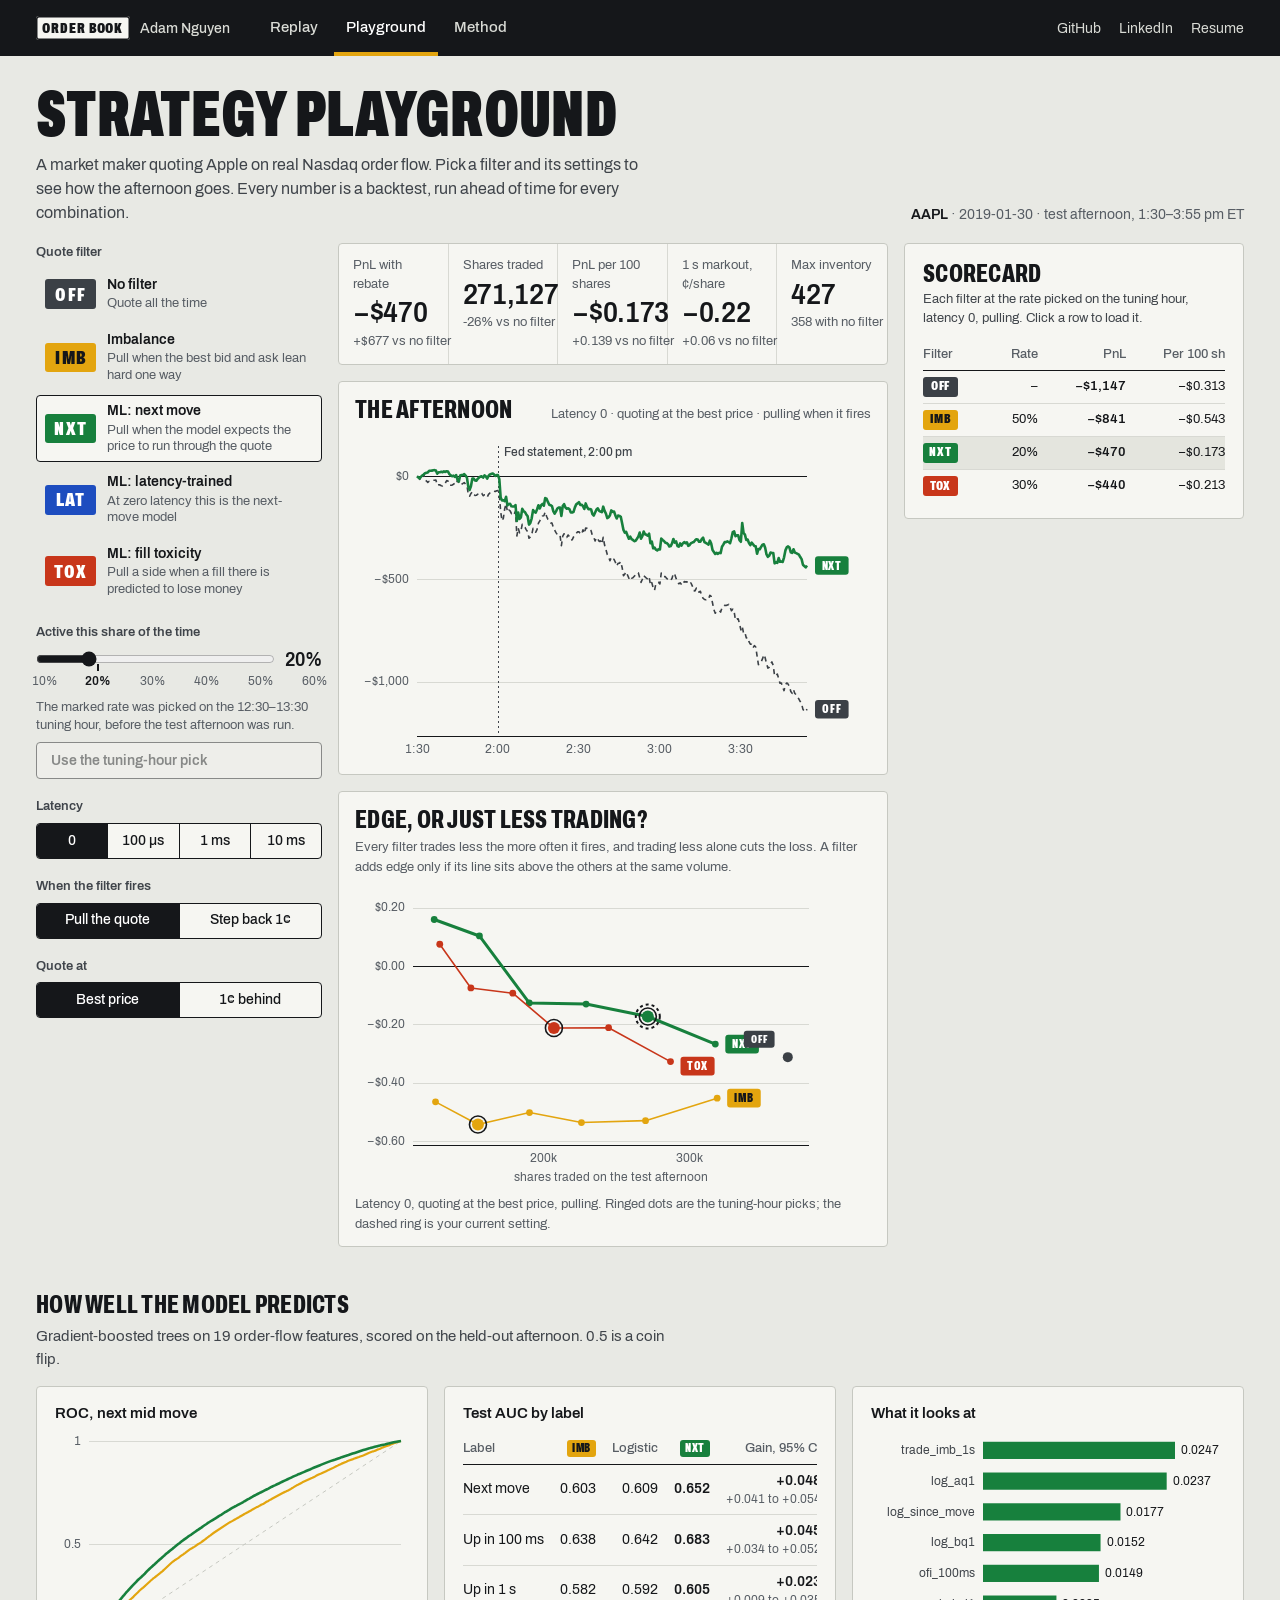
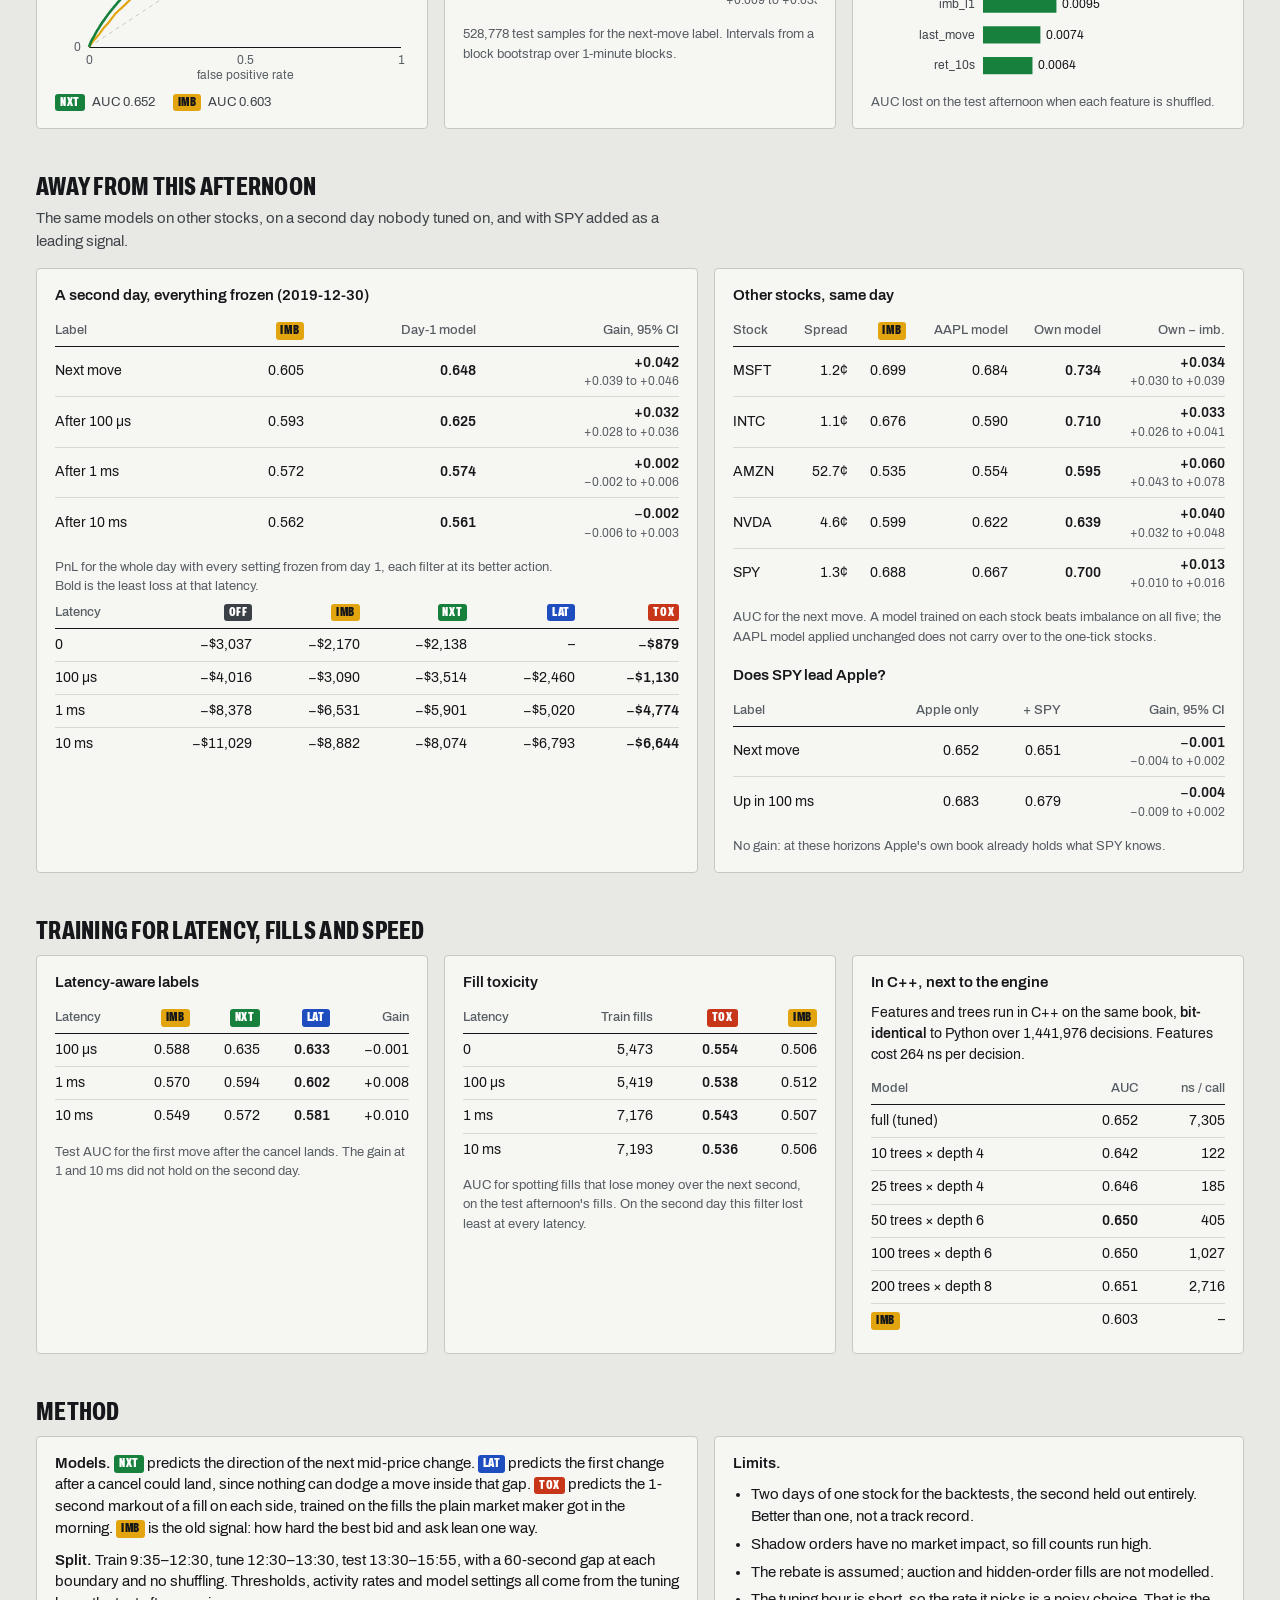
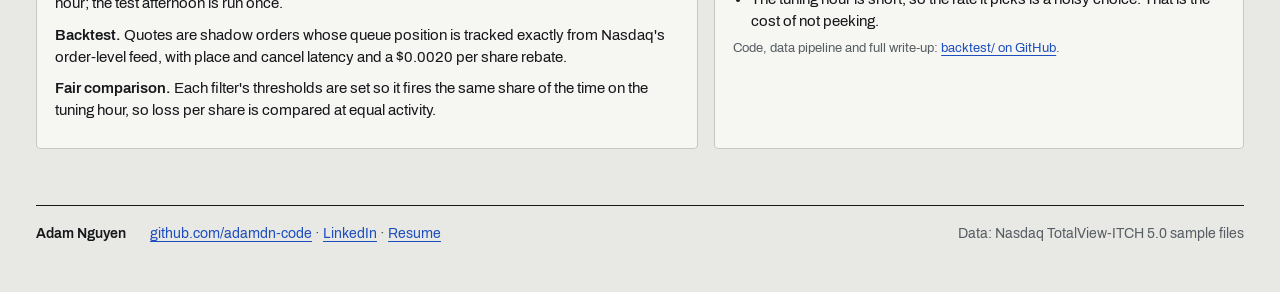
==== commit 53f5ef4a: "Add LinkedIn and resume links to the site - docs/resume.pdf compiled from the Overleaf resume source" ====
--- a/docs/playground.html
+++ b/docs/playground.html
@@ -95,7 +95,7 @@
     <li><a href="playground.html" aria-current="page">Playground</a></li>
     <li><a href="#method">Method</a></li>
   </ul></nav>
-  <div class="out" id="owner-links"><a href="https://github.com/adamdn-code/orderbook">GitHub</a></div>
+  <div class="out" id="owner-links"><a href="https://github.com/adamdn-code/orderbook">GitHub</a><a href="https://linkedin.com/in/adam-nguyen-aaba70367">LinkedIn</a><a href="resume.pdf">Resume</a></div>
 </header>
 
 <main class="page">
@@ -232,8 +232,8 @@
 
 <script>
 "use strict";
-// Owner links. LinkedIn and resume show up here once they are filled in.
-const OWNER = { github: "https://github.com/adamdn-code", linkedin: "", resume: "" };
+// Owner links, shown in the top bar and footer.
+const OWNER = { github: "https://github.com/adamdn-code", linkedin: "https://linkedin.com/in/adam-nguyen-aaba70367", resume: "resume.pdf" };
 
 const $ = (id) => document.getElementById(id);
 const css = (v) => getComputedStyle(document.documentElement).getPropertyValue(v).trim();
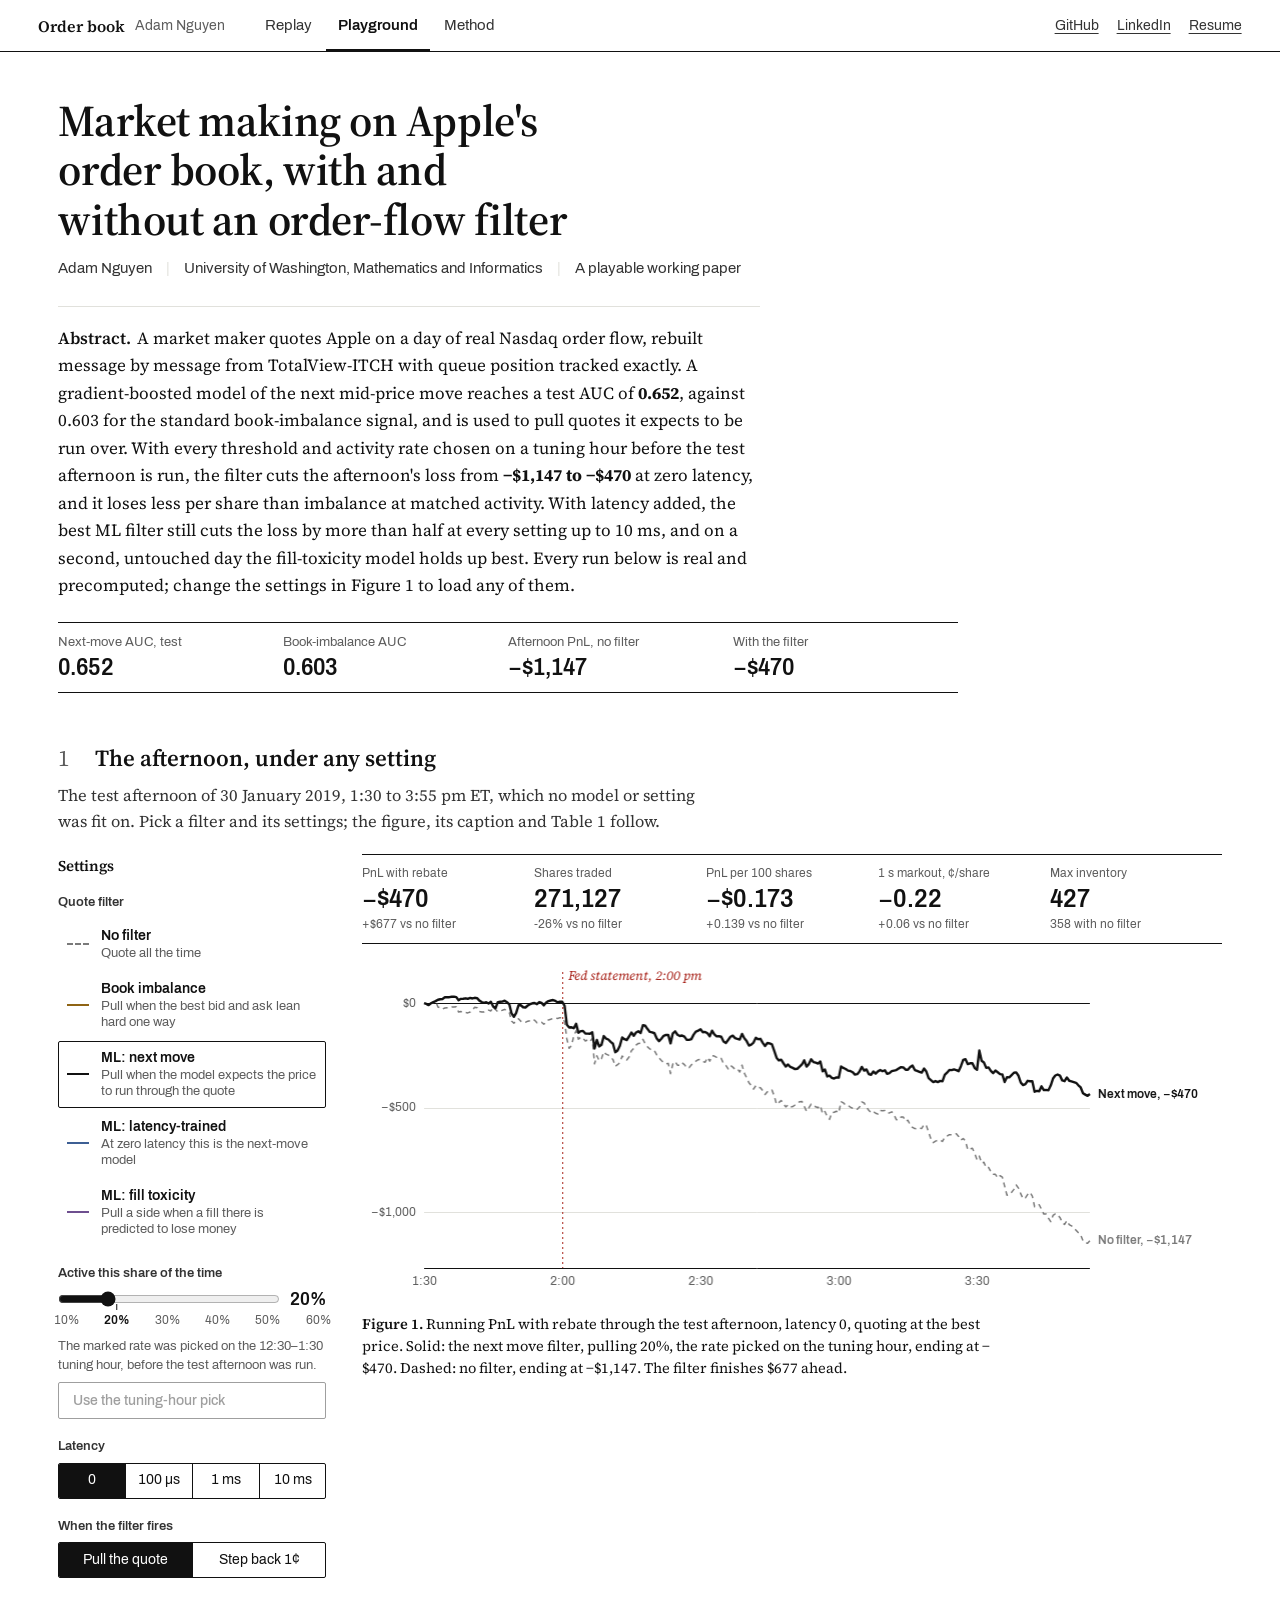
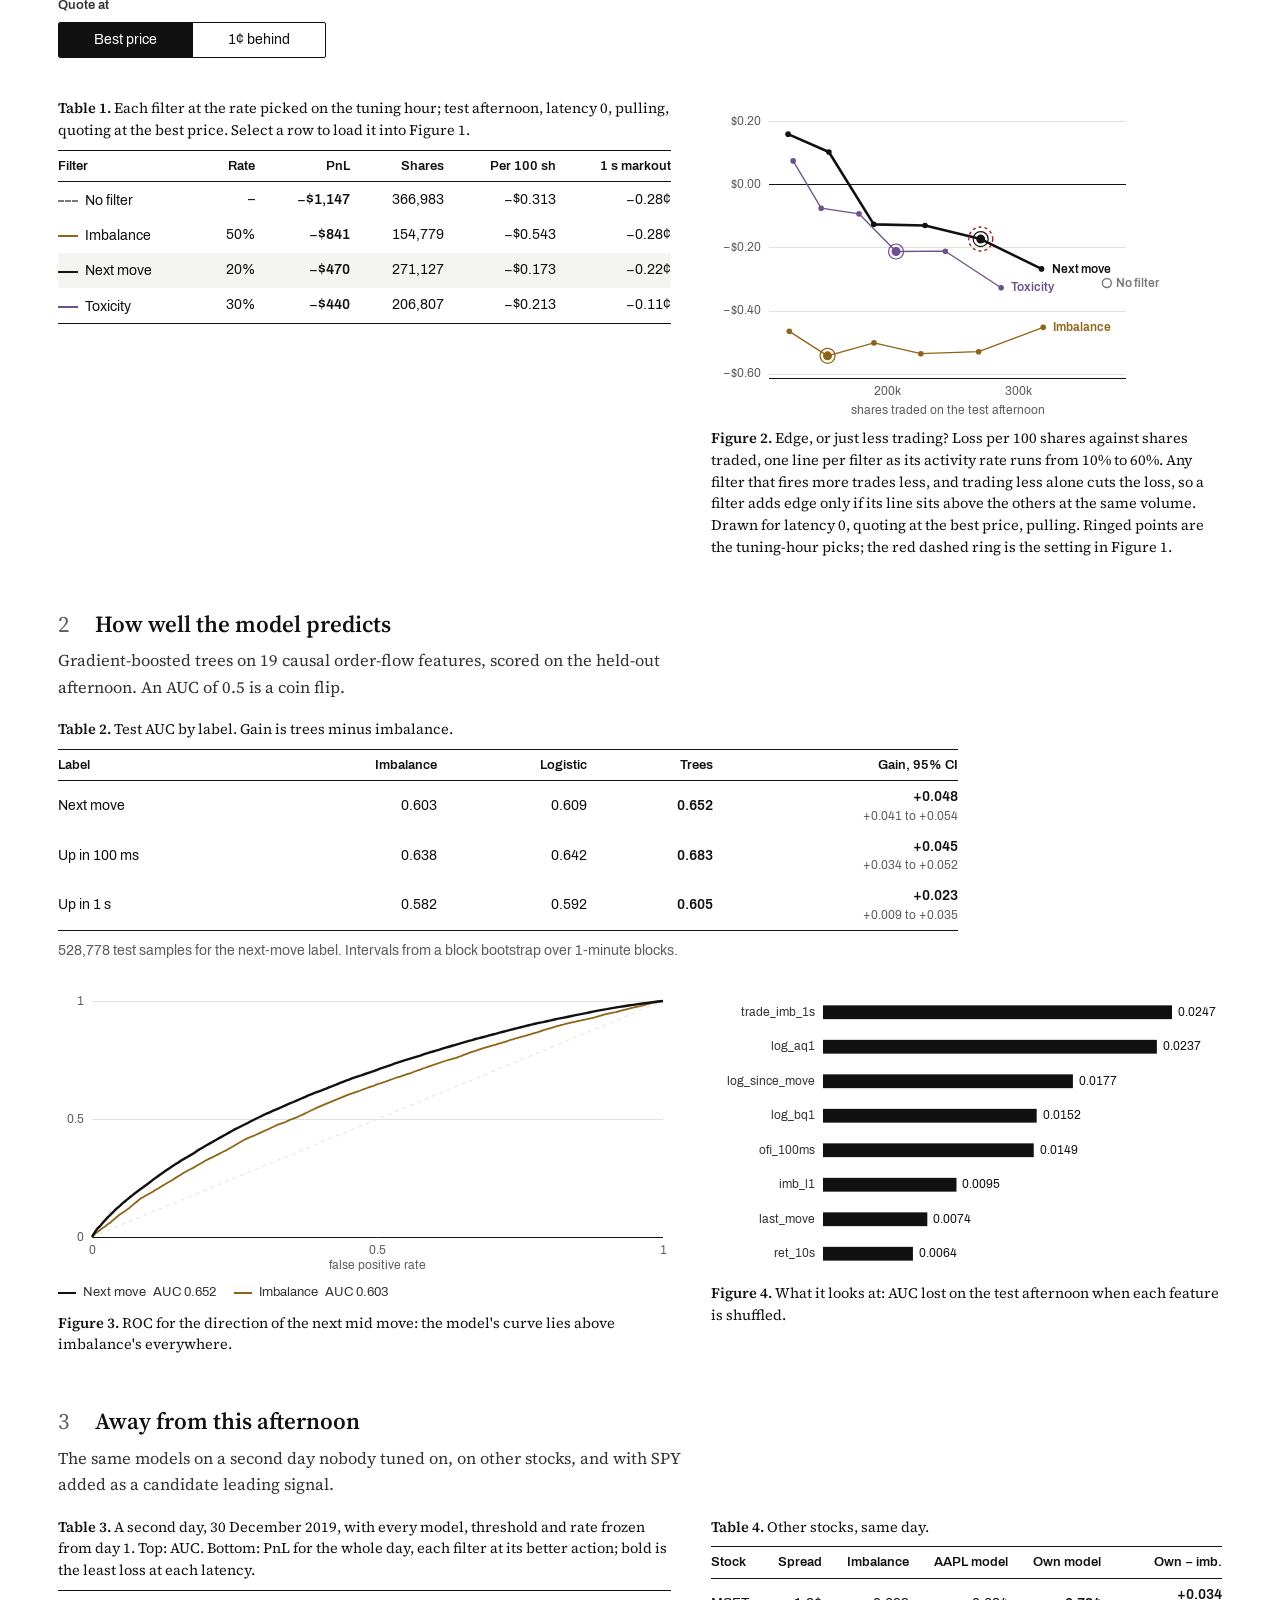
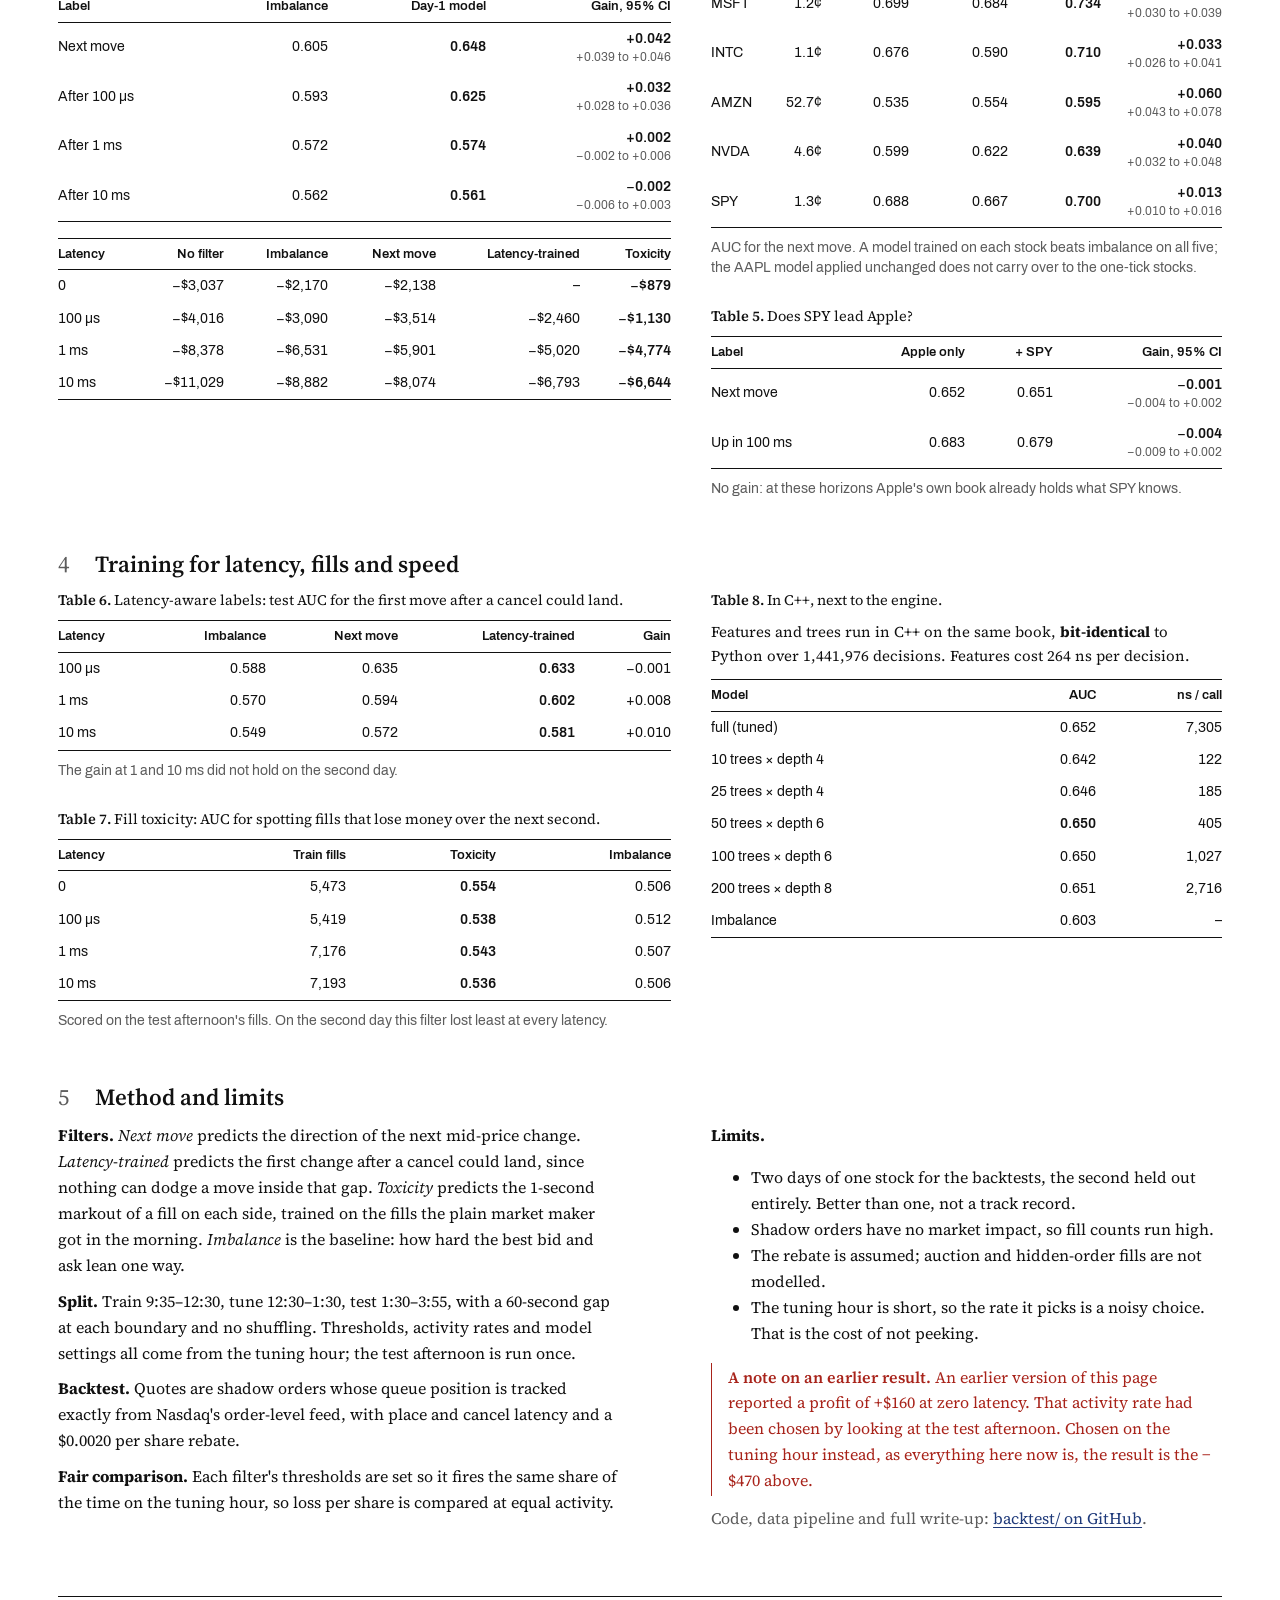
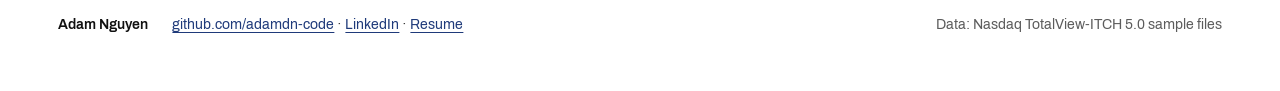
==== commit a29a0f9e: "Redesign the site as a playable working paper Title block and abstract with the honest headline, num" ====
--- a/docs/playground.html
+++ b/docs/playground.html
@@ -3,85 +3,86 @@
 <head>
 <meta charset="utf-8">
 <meta name="viewport" content="width=device-width, initial-scale=1">
-<title>Strategy playground · Order book · Adam Nguyen</title>
-<meta name="description" content="Market-make Apple on real Nasdaq order flow with machine-learning quote filters. Every number is a precomputed backtest.">
-<link rel="preload" href="fonts/ArchivoExtraCondensed-Black.woff2" as="font" type="font/woff2" crossorigin>
+<title>Market making on Apple's order book, with and without an order-flow filter · Adam Nguyen</title>
+<meta name="description" content="A playable working paper: a market maker quotes Apple on real Nasdaq order flow, with machine-learning quote filters chosen on a tuning hour and tested on an untouched afternoon.">
+<link rel="preconnect" href="https://fonts.googleapis.com">
+<link rel="preconnect" href="https://fonts.gstatic.com" crossorigin>
+<link rel="stylesheet" href="https://fonts.googleapis.com/css2?family=Source+Serif+4:ital,opsz,wght@0,8..60,400;0,8..60,600;1,8..60,400&display=swap">
 <link rel="stylesheet" href="site.css">
 <style>
-/* ---------- the desk: controls | results | scorecard ---------- */
-.desk { display: grid; grid-template-columns: 286px minmax(0, 1fr) 340px; gap: var(--gap); align-items: start; }
-.rail { display: flex; flex-direction: column; gap: 18px; }
+/* ---------- title block ---------- */
+.titleblock { padding: 44px 0 0; }
+.titleblock h1 { font-size: clamp(30px, 3.7vw, 44px); max-width: 24ch; }
+.byline { font: 400 14.5px/1.5 var(--ui); color: var(--ink-2); margin: 14px 0 0; display: flex; flex-wrap: wrap; gap: 4px 14px; }
+.byline .sep { color: var(--rule-soft); }
+.abstract { margin: 26px 0 0; padding: 18px 0 0; border-top: 1px solid var(--rule-soft); max-width: 78ch; }
+.abstract p { font: 400 17px/1.62 var(--serif); margin: 0; }
+.abstract .h { font-weight: 600; margin-right: 6px; }
+.keyfacts { display: grid; grid-template-columns: repeat(4, minmax(0, 1fr)); margin: 22px 0 0; border-top: 1.5px solid var(--rule); border-bottom: 1.5px solid var(--rule); max-width: 900px; }
+.keyfacts > div { padding: 10px 14px 11px 0; min-width: 0; }
+.keyfacts .k { display: block; font-size: 12.5px; color: var(--muted); }
+.keyfacts .v { display: block; font: 600 24px/1.15 var(--figures); margin-top: 2px; white-space: nowrap; }
+
+/* ---------- figure 1: settings beside the figure ---------- */
+.desk { display: grid; grid-template-columns: 268px minmax(0, 1fr); gap: 36px; align-items: start; }
+.rail { display: flex; flex-direction: column; gap: 18px; padding-top: 2px; }
+.rail .rhead { font: 600 15px/1.3 var(--serif); margin: 0; }
 .rail .group { display: flex; flex-direction: column; gap: 7px; }
 .rail .glabel { font-size: 12.5px; font-weight: 600; color: var(--ink-2); }
-.filters { display: flex; flex-direction: column; gap: 4px; }
+.filters { display: flex; flex-direction: column; gap: 2px; }
 .filter {
-  display: grid; grid-template-columns: auto minmax(0, 1fr); gap: 2px 11px; align-items: center; text-align: left;
+  display: grid; grid-template-columns: 24px minmax(0, 1fr); gap: 1px 10px; align-items: center; text-align: left;
   border: 1px solid transparent; background: transparent; border-radius: var(--radius); padding: 7px 8px; cursor: pointer;
   transition: background-color 120ms var(--ease-out), border-color 120ms var(--ease-out);
 }
-.filter .badge { grid-row: span 2; }
-.filter .fname { font-weight: 600; font-size: 14px; line-height: 1.2; }
+.filter i { grid-row: span 2; width: 22px; border-top: 2px solid var(--c); }
+.filter.dash i { border-top-style: dashed; }
+.filter .fname { font-weight: 600; font-size: 14px; line-height: 1.25; }
 .filter .fdesc { font-size: 12.5px; color: var(--muted); line-height: 1.3; }
-.filter:hover { background: #e2e3dc; }
-.filter[aria-checked="true"] { background: var(--card); border-color: var(--ink); }
+.filter:hover { background: var(--shade); }
+.filter[aria-checked="true"] { border-color: var(--ink); }
 .rate { display: grid; grid-template-columns: minmax(0, 1fr) auto; gap: 4px 10px; align-items: center; }
 .rate input { width: 100%; margin: 0; }
-.rate output { font: 600 20px/1 var(--figures); min-width: 3.2ch; text-align: right; }
+.rate output { font: 600 19px/1 var(--figures); min-width: 3.2ch; text-align: right; }
 .ticks { grid-column: 1 / -1; position: relative; height: 18px; font-size: 11.5px; color: var(--muted); }
 .ticks span { position: absolute; transform: translateX(-50%); top: 0; }
-.ticks .pickmark { top: 0; color: var(--ink); font-weight: 700; }
-.ticks .pickmark::before { content: ""; position: absolute; left: 50%; top: -9px; width: 2px; height: 7px; background: var(--ink); transform: translateX(-50%); }
+.ticks .pickmark { color: var(--ink); font-weight: 700; }
+.ticks .pickmark::before { content: ""; position: absolute; left: 50%; top: -8px; width: 1.5px; height: 6px; background: var(--ink); transform: translateX(-50%); }
 .rail .seg { width: 100%; }
 .rail .seg button { flex: 1; padding: 6px 4px; }
 .rail .hint { font-size: 12.5px; color: var(--muted); margin: 0; }
 
-.work { display: flex; flex-direction: column; gap: var(--gap); min-width: 0; }
-.result { display: grid; grid-template-columns: repeat(5, minmax(0, 1fr)); background: var(--card); border: 1px solid var(--rule); border-radius: var(--radius); }
-.result > div { padding: 12px 14px 13px; border-right: 1px solid var(--rule-soft); min-width: 0; }
-.result > div:last-child { border-right: 0; }
-.result .k { font-size: 12.5px; color: var(--muted); display: block; }
-.result .v { font: 600 clamp(22px, 2.3vw, 30px)/1.1 var(--figures); display: block; margin-top: 3px; white-space: nowrap; letter-spacing: -0.01em; }
-.result .d { font-size: 12.5px; display: block; margin-top: 3px; color: var(--muted); white-space: nowrap; }
-.chartbox { padding: 14px 16px 12px; }
-.chartbox .head { display: flex; justify-content: space-between; align-items: baseline; gap: 12px; flex-wrap: wrap; }
-.chartbox h2 { margin: 0; }
-.chartbox .sub { color: var(--muted); font-size: 13px; }
-#plot-pnl { height: 330px; margin-top: 8px; }
-.score h2 { margin-bottom: 4px; }
-.score .lede { font-size: 13px; color: var(--ink-2); margin: 0 0 10px; }
-.score table { font-size: 13px; }
-.score tbody tr { cursor: pointer; }
-.score tbody tr:hover td { background: #ebece6; }
-.score .rowname { display: flex; align-items: center; }
-
-/* ---------- evidence ---------- */
-.cols3 { display: grid; grid-template-columns: repeat(3, minmax(0, 1fr)); gap: var(--gap); }
-.cols2 { display: grid; grid-template-columns: minmax(0, 1.25fr) minmax(0, 1fr); gap: var(--gap); }
-#plot-front { height: 300px; margin-top: 8px; }
-#plot-roc { height: 250px; }
-#plot-imp { height: 250px; }
-.panel h3:first-child { margin-top: 0; }
-.prose { font-size: 14.5px; }
-.prose p, .prose ul { max-width: 72ch; }
-.prose p { margin: 0 0 10px; }
-.prose ul { margin: 0; padding-left: 18px; }
-.prose li { margin-bottom: 6px; }
-#err { display: none; margin: 20px 0; padding: 14px 16px; border: 1px solid var(--worse); border-radius: var(--radius); background: var(--card); }
-
-@media (max-width: 1240px) {
-  .desk { grid-template-columns: 270px minmax(0, 1fr); }
-  .score { grid-column: 1 / -1; }
+.work { display: flex; flex-direction: column; gap: 10px; min-width: 0; }
+.result { display: grid; grid-template-columns: repeat(5, minmax(0, 1fr)); border-top: 1.5px solid var(--rule); border-bottom: 1px solid var(--rule); }
+.result > div { padding: 9px 12px 10px 0; min-width: 0; }
+.result .k { font-size: 12px; color: var(--muted); display: block; }
+.result .v { font: 600 clamp(20px, 2vw, 26px)/1.15 var(--figures); display: block; margin-top: 2px; white-space: nowrap; }
+.result .d { font-size: 12px; display: block; margin-top: 2px; color: var(--muted); white-space: nowrap; }
+#plot-pnl { height: 340px; }
+
+.cols2 { display: grid; grid-template-columns: minmax(0, 1.2fr) minmax(0, 1fr); gap: 40px; align-items: start; }
+.cols3 { display: grid; grid-template-columns: repeat(3, minmax(0, 1fr)); gap: 36px; align-items: start; }
+#plot-front { height: 320px; }
+#plot-roc { height: 280px; }
+#plot-imp { height: 280px; }
+#t-score tbody tr { cursor: pointer; }
+#t-score tbody tr:hover td { background: var(--shade); }
+.stack > * + * { margin-top: 28px; }
+#err { display: none; margin: 20px 0; padding: 12px 0 12px 16px; border-left: 1px solid var(--pencil); color: var(--pencil); }
+
+@media (max-width: 1040px) {
+  .cols3 { grid-template-columns: minmax(0, 1fr) minmax(0, 1fr); }
 }
 @media (max-width: 860px) {
-  .desk { grid-template-columns: minmax(0, 1fr); }
+  .desk { grid-template-columns: minmax(0, 1fr); gap: 24px; }
   .work { order: -1; }
-  .rail { position: static; }
   .filters { display: grid; grid-template-columns: minmax(0, 1fr) minmax(0, 1fr); }
   .filter .fdesc { display: none; }
   .result { grid-template-columns: repeat(2, minmax(0, 1fr)); }
-  .result > div { border-bottom: 1px solid var(--rule-soft); }
-  .result > div:nth-child(2n) { border-right: 0; }
-  .result > div:last-child { grid-column: 1 / -1; border-bottom: 0; }
+  .result > div:last-child { grid-column: 1 / -1; }
+  .keyfacts { grid-template-columns: repeat(2, minmax(0, 1fr)); }
+  .byline { flex-direction: column; }
+  .byline .sep { display: none; }
   #plot-pnl { height: 260px; }
   .cols3, .cols2 { grid-template-columns: minmax(0, 1fr); }
 }
@@ -99,118 +100,142 @@
 </header>
 
 <main class="page">
-  <section class="intro">
-    <div>
-      <h1>Strategy playground</h1>
-      <p>A market maker quoting Apple on real Nasdaq order flow. Pick a filter and its settings to see how the afternoon goes. Every number is a backtest, run ahead of time for every combination.</p>
-    </div>
-    <p class="meta" id="meta"><b>AAPL</b> · 2019-01-30 · 13:30–15:55 ET</p>
+  <section class="titleblock" aria-labelledby="title">
+    <h1 id="title">Market making on Apple's order book, with and without an order-flow filter</h1>
+    <p class="byline"><span>Adam Nguyen</span><span class="sep" aria-hidden="true">|</span><span>University of Washington, Mathematics and Informatics</span><span class="sep" aria-hidden="true">|</span><span>A playable working paper</span></p>
+    <div class="abstract">
+      <p><span class="h">Abstract.</span>A market maker quotes Apple on a day of real Nasdaq order flow, rebuilt message by message from TotalView-ITCH with queue position tracked exactly. A gradient-boosted model of the next mid-price move reaches a test AUC of <b>0.652</b>, against 0.603 for the standard book-imbalance signal, and is used to pull quotes it expects to be run over. With every threshold and activity rate chosen on a tuning hour before the test afternoon is run, the filter cuts the afternoon's loss from <b>−$1,147 to −$470</b> at zero latency, and it loses less per share than imbalance at matched activity. With latency added, the best ML filter still cuts the loss by more than half at every setting up to 10 ms, and on a second, untouched day the fill-toxicity model holds up best. Every run below is real and precomputed; change the settings in Figure 1 to load any of them.</p>
+    </div>
+    <div class="keyfacts" aria-label="Headline numbers">
+      <div><span class="k">Next-move AUC, test</span><span class="v">0.652</span></div>
+      <div><span class="k">Book-imbalance AUC</span><span class="v">0.603</span></div>
+      <div><span class="k">Afternoon PnL, no filter</span><span class="v">−$1,147</span></div>
+      <div><span class="k">With the filter</span><span class="v">−$470</span></div>
+    </div>
   </section>
 
   <div id="err" role="alert"></div>
 
-  <section class="desk" aria-label="Strategy settings and results">
-    <aside class="rail" aria-label="Settings">
-      <div class="group">
-        <span class="glabel" id="filter-label">Quote filter</span>
-        <div class="filters" id="filters" role="radiogroup" aria-labelledby="filter-label"></div>
+  <section class="section" id="playground" aria-labelledby="s1">
+    <h2 id="s1"><span class="n">1</span>The afternoon, under any setting</h2>
+    <p class="lede">The test afternoon of <span id="meta-date">30 January 2019</span>, 1:30 to 3:55 pm ET, which no model or setting was fit on. Pick a filter and its settings; the figure, its caption and Table 1 follow.</p>
+    <div class="desk">
+      <aside class="rail" aria-label="Settings for Figure 1">
+        <p class="rhead">Settings</p>
+        <div class="group">
+          <span class="glabel" id="filter-label">Quote filter</span>
+          <div class="filters" id="filters" role="radiogroup" aria-labelledby="filter-label"></div>
+        </div>
+        <div class="group" id="rate-group">
+          <label class="glabel" for="rate">Active this share of the time</label>
+          <div class="rate">
+            <input type="range" id="rate" min="0" max="5" step="1" value="2" aria-describedby="rate-hint">
+            <output id="rate-out" for="rate"></output>
+            <div class="ticks" id="ticks" aria-hidden="true"></div>
+          </div>
+          <p class="hint" id="rate-hint">The marked rate was picked on the 12:30–1:30 tuning hour, before the test afternoon was run.</p>
+          <button class="btn quiet" id="use-pick" type="button">Use the tuning-hour pick</button>
+        </div>
+        <div class="group">
+          <span class="glabel" id="lat-label">Latency</span>
+          <div class="seg" id="latency" role="radiogroup" aria-labelledby="lat-label"></div>
+        </div>
+        <div class="group">
+          <span class="glabel" id="act-label">When the filter fires</span>
+          <div class="seg" id="action" role="radiogroup" aria-labelledby="act-label">
+            <button type="button" role="radio" data-v="pull">Pull the quote</button><button type="button" role="radio" data-v="shift">Step back 1¢</button>
+          </div>
+        </div>
+        <div class="group">
+          <span class="glabel" id="place-label">Quote at</span>
+          <div class="seg" id="placement" role="radiogroup" aria-labelledby="place-label">
+            <button type="button" role="radio" data-v="join">Best price</button><button type="button" role="radio" data-v="behind">1¢ behind</button>
+          </div>
+        </div>
+      </aside>
+
+      <figure class="work" aria-labelledby="cap-1">
+        <div class="result" aria-live="polite" aria-label="Result for the selected settings, test afternoon">
+          <div><span class="k">PnL with rebate</span><span class="v" id="r-pnl">–</span><span class="d" id="d-pnl"></span></div>
+          <div><span class="k">Shares traded</span><span class="v" id="r-shares">–</span><span class="d" id="d-shares"></span></div>
+          <div><span class="k">PnL per 100 shares</span><span class="v" id="r-per">–</span><span class="d" id="d-per"></span></div>
+          <div><span class="k">1 s markout, ¢/share</span><span class="v" id="r-mk">–</span><span class="d" id="d-mk"></span></div>
+          <div><span class="k">Max inventory</span><span class="v" id="r-inv">–</span><span class="d" id="d-inv"></span></div>
+        </div>
+        <div class="plot" id="plot-pnl"><canvas id="c-pnl" role="img" aria-label="Running PnL through the test afternoon for the selected filter and for no filter"></canvas></div>
+        <figcaption id="cap-1"><b>Figure 1.</b> <span id="cap-1-text">Running PnL with rebate through the test afternoon.</span></figcaption>
+      </figure>
+    </div>
+
+    <div class="cols2" style="margin-top:40px">
+      <div>
+        <p class="caption top" id="cap-t1"><b>Table 1.</b> <span id="score-lede">Each filter at the rate picked on the tuning hour. Select a row to load it into Figure 1.</span></p>
+        <div class="tbl"><table id="t-score" aria-labelledby="cap-t1"></table></div>
       </div>
-      <div class="group" id="rate-group">
-        <label class="glabel" for="rate">Active this share of the time</label>
-        <div class="rate">
-          <input type="range" id="rate" min="0" max="5" step="1" value="2" aria-describedby="rate-hint">
-          <output id="rate-out" for="rate"></output>
-          <div class="ticks" id="ticks" aria-hidden="true"></div>
-        </div>
-        <p class="hint" id="rate-hint">The marked rate was picked on the 12:30–13:30 tuning hour, before the test afternoon was run.</p>
-        <button class="btn quiet" id="use-pick" type="button">Use the tuning-hour pick</button>
+      <figure aria-labelledby="cap-2">
+        <div class="plot" id="plot-front"><canvas id="c-front" role="img" aria-label="PnL per 100 shares against shares traded, one line per filter across activity rates"></canvas></div>
+        <figcaption id="cap-2"><b>Figure 2.</b> Edge, or just less trading? Loss per 100 shares against shares traded, one line per filter as its activity rate runs from 10% to 60%. Any filter that fires more trades less, and trading less alone cuts the loss, so a filter adds edge only if its line sits above the others at the same volume. <span id="front-note"></span></figcaption>
+      </figure>
+    </div>
+  </section>
+
+  <section class="section" id="model" aria-labelledby="s2">
+    <h2 id="s2"><span class="n">2</span>How well the model predicts</h2>
+    <p class="lede">Gradient-boosted trees on 19 causal order-flow features, scored on the held-out afternoon. An AUC of 0.5 is a coin flip.</p>
+    <div style="max-width:900px">
+      <p class="caption top" id="cap-t2"><b>Table 2.</b> Test AUC by label. Gain is trees minus imbalance.</p>
+      <div class="tbl"><table id="t-auc" aria-labelledby="cap-t2"></table></div>
+      <p class="note" id="auc-note"></p>
+    </div>
+    <div class="cols2" style="margin-top:32px">
+      <figure aria-labelledby="cap-3">
+        <div class="plot" id="plot-roc"><canvas id="c-roc" role="img" aria-label="ROC curves for the next-move model and order-book imbalance"></canvas></div>
+        <div class="keyline" id="k-roc"></div>
+        <figcaption id="cap-3"><b>Figure 3.</b> ROC for the direction of the next mid move: the model's curve lies above imbalance's everywhere.</figcaption>
+      </figure>
+      <figure aria-labelledby="cap-4">
+        <div class="plot" id="plot-imp"><canvas id="c-imp" role="img" aria-label="Permutation importance of the top eight features"></canvas></div>
+        <figcaption id="cap-4"><b>Figure 4.</b> What it looks at: AUC lost on the test afternoon when each feature is shuffled.</figcaption>
+      </figure>
+    </div>
+  </section>
+
+  <section class="section" id="elsewhere" aria-labelledby="s3">
+    <h2 id="s3"><span class="n">3</span>Away from this afternoon</h2>
+    <p class="lede">The same models on a second day nobody tuned on, on other stocks, and with SPY added as a candidate leading signal.</p>
+    <div class="cols2">
+      <div>
+        <p class="caption top" id="d2-title"><b>Table 3.</b> A second day with everything frozen from day 1.</p>
+        <div class="tbl" id="x-day2"></div>
       </div>
-      <div class="group">
-        <span class="glabel" id="lat-label">Latency</span>
-        <div class="seg" id="latency" role="radiogroup" aria-labelledby="lat-label"></div>
+      <div class="stack">
+        <div><p class="caption top"><b>Table 4.</b> Other stocks, same day.</p><div class="tbl" id="x-stocks"></div></div>
+        <div><p class="caption top"><b>Table 5.</b> Does SPY lead Apple?</p><div class="tbl" id="x-spy"></div></div>
       </div>
-      <div class="group">
-        <span class="glabel" id="act-label">When the filter fires</span>
-        <div class="seg" id="action" role="radiogroup" aria-labelledby="act-label">
-          <button type="button" role="radio" data-v="pull">Pull the quote</button><button type="button" role="radio" data-v="shift">Step back 1¢</button>
-        </div>
+    </div>
+  </section>
+
+  <section class="section" id="training" aria-labelledby="s4">
+    <h2 id="s4"><span class="n">4</span>Training for latency, fills and speed</h2>
+    <div class="cols2">
+      <div class="stack">
+        <div><p class="caption top"><b>Table 6.</b> Latency-aware labels: test AUC for the first move after a cancel could land.</p><div class="tbl" id="x-lat"></div></div>
+        <div><p class="caption top"><b>Table 7.</b> Fill toxicity: AUC for spotting fills that lose money over the next second.</p><div class="tbl" id="x-tox"></div></div>
       </div>
-      <div class="group">
-        <span class="glabel" id="place-label">Quote at</span>
-        <div class="seg" id="placement" role="radiogroup" aria-labelledby="place-label">
-          <button type="button" role="radio" data-v="join">Best price</button><button type="button" role="radio" data-v="behind">1¢ behind</button>
-        </div>
-      </div>
-    </aside>
-
-    <div class="work">
-      <div class="result" aria-live="polite" aria-label="Result for the selected settings, test afternoon">
-        <div><span class="k">PnL with rebate</span><span class="v" id="r-pnl">–</span><span class="d" id="d-pnl"></span></div>
-        <div><span class="k">Shares traded</span><span class="v" id="r-shares">–</span><span class="d" id="d-shares"></span></div>
-        <div><span class="k">PnL per 100 shares</span><span class="v" id="r-per">–</span><span class="d" id="d-per"></span></div>
-        <div><span class="k">1 s markout, ¢/share</span><span class="v" id="r-mk">–</span><span class="d" id="d-mk"></span></div>
-        <div><span class="k">Max inventory</span><span class="v" id="r-inv">–</span><span class="d" id="d-inv"></span></div>
-      </div>
-      <div class="panel chartbox">
-        <div class="head"><h2>The afternoon</h2><span class="sub" id="pnl-sub"></span></div>
-        <div class="plot" id="plot-pnl"><canvas id="c-pnl" role="img" aria-label="Running PnL through the test afternoon for the selected filter and for no filter"></canvas></div>
-      </div>
-      <div class="panel chartbox" id="edge">
-        <div class="head"><h2>Edge, or just less trading?</h2></div>
-        <p class="note" style="margin:6px 0 0">Every filter trades less the more often it fires, and trading less alone cuts the loss. A filter adds edge only if its line sits above the others at the same volume.</p>
-        <div class="plot" id="plot-front"><canvas id="c-front" role="img" aria-label="PnL per 100 shares against shares traded, one line per filter across activity rates"></canvas></div>
-        <p class="note" id="front-note"></p>
-      </div>
-    </div>
-
-    <aside class="score panel" aria-labelledby="score-h">
-      <h2 id="score-h">Scorecard</h2>
-      <p class="lede" id="score-lede">Each filter at the rate picked on the tuning hour. Click a row to load it.</p>
-      <div class="tbl"><table id="t-score"></table></div>
-    </aside>
+      <div><p class="caption top"><b>Table 8.</b> In C++, next to the engine.</p><div id="x-cpp"></div></div>
+    </div>
   </section>
 
-  <section class="section" id="model">
-    <h2>How well the model predicts</h2>
-    <p class="lede">Gradient-boosted trees on 19 order-flow features, scored on the held-out afternoon. 0.5 is a coin flip.</p>
-    <div class="cols3">
-      <div class="panel"><h3>ROC, next mid move</h3><div class="plot" id="plot-roc"><canvas id="c-roc" role="img" aria-label="ROC curves for the next-move model and order-book imbalance"></canvas></div><div class="keyline" id="k-roc"></div></div>
-      <div class="panel"><h3>Test AUC by label</h3><div class="tbl"><table id="t-auc"></table></div><p class="note" id="auc-note"></p></div>
-      <div class="panel"><h3>What it looks at</h3><div class="plot" id="plot-imp"><canvas id="c-imp" role="img" aria-label="Permutation importance of the top eight features"></canvas></div><p class="note">AUC lost on the test afternoon when each feature is shuffled.</p></div>
-    </div>
-  </section>
-
-  <section class="section" id="elsewhere">
-    <h2>Away from this afternoon</h2>
-    <p class="lede">The same models on other stocks, on a second day nobody tuned on, and with SPY added as a leading signal.</p>
+  <section class="section" id="method" aria-labelledby="s5">
+    <h2 id="s5"><span class="n">5</span>Method and limits</h2>
     <div class="cols2">
-      <div class="panel"><h3 id="d2-title">A second day, everything frozen</h3><div class="tbl" id="x-day2"></div></div>
-      <div class="panel">
-        <h3>Other stocks, same day</h3><div class="tbl" id="x-stocks"></div>
-        <h3>Does SPY lead Apple?</h3><div id="x-spy"></div>
-      </div>
-    </div>
-  </section>
-
-  <section class="section" id="training">
-    <h2>Training for latency, fills and speed</h2>
-    <div class="cols3">
-      <div class="panel"><h3>Latency-aware labels</h3><div class="tbl" id="x-lat"></div></div>
-      <div class="panel"><h3>Fill toxicity</h3><div class="tbl" id="x-tox"></div></div>
-      <div class="panel"><h3>In C++, next to the engine</h3><div id="x-cpp"></div></div>
-    </div>
-  </section>
-
-  <section class="section" id="method">
-    <h2>Method</h2>
-    <div class="cols2">
-      <div class="panel prose">
-        <p><b>Models.</b> <span class="badge sm nxt">NXT</span> predicts the direction of the next mid-price change. <span class="badge sm lat">LAT</span> predicts the first change after a cancel could land, since nothing can dodge a move inside that gap. <span class="badge sm tox">TOX</span> predicts the 1-second markout of a fill on each side, trained on the fills the plain market maker got in the morning. <span class="badge sm imb">IMB</span> is the old signal: how hard the best bid and ask lean one way.</p>
-        <p><b>Split.</b> Train 9:35–12:30, tune 12:30–13:30, test 13:30–15:55, with a 60-second gap at each boundary and no shuffling. Thresholds, activity rates and model settings all come from the tuning hour; the test afternoon is run once.</p>
+      <div class="prose">
+        <p><b>Filters.</b> <i>Next move</i> predicts the direction of the next mid-price change. <i>Latency-trained</i> predicts the first change after a cancel could land, since nothing can dodge a move inside that gap. <i>Toxicity</i> predicts the 1-second markout of a fill on each side, trained on the fills the plain market maker got in the morning. <i>Imbalance</i> is the baseline: how hard the best bid and ask lean one way.</p>
+        <p><b>Split.</b> Train 9:35–12:30, tune 12:30–1:30, test 1:30–3:55, with a 60-second gap at each boundary and no shuffling. Thresholds, activity rates and model settings all come from the tuning hour; the test afternoon is run once.</p>
         <p><b>Backtest.</b> Quotes are shadow orders whose queue position is tracked exactly from Nasdaq's order-level feed, with place and cancel latency and a $0.0020 per share rebate.</p>
         <p><b>Fair comparison.</b> Each filter's thresholds are set so it fires the same share of the time on the tuning hour, so loss per share is compared at equal activity.</p>
       </div>
-      <div class="panel prose">
+      <div class="prose">
         <p><b>Limits.</b></p>
         <ul>
           <li>Two days of one stock for the backtests, the second held out entirely. Better than one, not a track record.</li>
@@ -218,6 +243,7 @@
           <li>The rebate is assumed; auction and hidden-order fills are not modelled.</li>
           <li>The tuning hour is short, so the rate it picks is a noisy choice. That is the cost of not peeking.</li>
         </ul>
+        <p class="margin-note"><b>A note on an earlier result.</b> An earlier version of this page reported a profit of +$160 at zero latency. That activity rate had been chosen by looking at the test afternoon. Chosen on the tuning hour instead, as everything here now is, the result is the −$470 above.</p>
         <p class="note">Code, data pipeline and full write-up: <a href="https://github.com/adamdn-code/orderbook/tree/main/backtest">backtest/ on GitHub</a>.</p>
       </div>
     </div>
@@ -238,14 +264,14 @@
 const $ = (id) => document.getElementById(id);
 const css = (v) => getComputedStyle(document.documentElement).getPropertyValue(v).trim();
 const FILTERS = [
-  { id: "none", code: "OFF", cls: "off", name: "No filter", desc: "Quote all the time" },
-  { id: "imbalance", code: "IMB", cls: "imb", name: "Imbalance", desc: "Pull when the best bid and ask lean hard one way" },
-  { id: "model", code: "NXT", cls: "nxt", name: "ML: next move", desc: "Pull when the model expects the price to run through the quote" },
-  { id: "model_lat", code: "LAT", cls: "lat", name: "ML: latency-trained", desc: "Same, trained on the first move after a cancel can land" },
-  { id: "toxicity", code: "TOX", cls: "tox", name: "ML: fill toxicity", desc: "Pull a side when a fill there is predicted to lose money" },
+  { id: "none", short: "No filter", name: "No filter", desc: "Quote all the time", v: "--s-none", dash: true },
+  { id: "imbalance", short: "Imbalance", name: "Book imbalance", desc: "Pull when the best bid and ask lean hard one way", v: "--s-imb" },
+  { id: "model", short: "Next move", name: "ML: next move", desc: "Pull when the model expects the price to run through the quote", v: "--s-nxt" },
+  { id: "model_lat", short: "Latency-trained", name: "ML: latency-trained", desc: "Same, trained on the first move after a cancel can land", v: "--s-lat" },
+  { id: "toxicity", short: "Toxicity", name: "ML: fill toxicity", desc: "Pull a side when a fill there is predicted to lose money", v: "--s-tox" },
 ];
 const F = Object.fromEntries(FILTERS.map((f) => [f.id, f]));
-const COLOR = () => ({ none: css("--graph"), imbalance: css("--gold"), model: css("--kelly"), model_lat: css("--royal"), toxicity: css("--verm") });
+const COLOR = () => Object.fromEntries(FILTERS.map((f) => [f.id, css(f.v)]));
 const state = { filter: "model", pull: 2, latency: 0, placement: "join", action: "pull" };
 let D, index, picked;
 
@@ -256,8 +282,10 @@
 const hhmm = (s) => `${Math.floor(s / 3600) > 12 ? Math.floor(s / 3600) - 12 : Math.floor(s / 3600)}:${String(Math.floor(s % 3600 / 60)).padStart(2, "0")}`;
 const f3 = (v) => v == null ? "–" : v.toFixed(3);
 const pct = (r) => `${Math.round(r * 100)}%`;
-const badge = (id, size = "") => `<span class="badge ${size} ${F[id].cls}">${F[id].code}</span>`;
+// a series key: a line sample in the series' colour and dash, then its short name
+const badge = (id) => `<span class="key${F[id].dash ? " dash" : ""}" style="--c:var(${F[id].v})"><i></i>${F[id].short}</span>`;
 const gainCi = (g, c) => `<span class="num-strong">${signed(g, 3)}</span><small>${c ? `${signed(c[0], 3)} to ${signed(c[1], 3)}` : ""}</small>`;
+const longDate = (iso) => new Date(iso + "T12:00:00Z").toLocaleDateString("en-GB", { day: "numeric", month: "long", year: "numeric", timeZone: "UTC" });
 
 // model_lat at zero latency is the same model as `model`
 const eff = (f, lat) => (f === "model_lat" && lat === 0 ? "model" : f);
@@ -298,9 +326,9 @@
 function setup() {
   index = new Map(D.runs.map((r) => [key(r.filter, r.pull_rate, r.latency_us, r.placement, r.action), r]));
   picked = new Map((D.meta.selected || []).map((s) => [`${s.filter}|${s.latency_us}|${s.action}`, s.pull_rate]));
-  $("meta").innerHTML = `<b>${D.meta.symbol}</b> · ${D.meta.date} · test afternoon, 1:30–3:55 pm ET`;
+  $("meta-date").textContent = longDate(D.meta.date);
   $("filters").innerHTML = FILTERS.map((f) =>
-    `<button type="button" role="radio" class="filter" data-v="${f.id}">${badge(f.id, "lg")}<span class="fname">${f.name}</span><span class="fdesc">${f.desc}</span></button>`).join("");
+    `<button type="button" role="radio" class="filter${f.dash ? " dash" : ""}" style="--c:var(${f.v})" data-v="${f.id}"><i aria-hidden="true"></i><span class="fname">${f.name}</span><span class="fdesc">${f.desc}</span></button>`).join("");
   $("latency").innerHTML = D.meta.latencies_us.map((l) => `<button type="button" role="radio" data-v="${l}">${latName(l)}</button>`).join("");
   $("rate").max = D.meta.pull_rates.length - 1;
   radios($("filters"), (v) => { state.filter = v; const i = pickIdx(v); if (i >= 0) state.pull = i; });
@@ -354,23 +382,39 @@
   const dmk = r.markout_1s - base.markout_1s;
   setResult("mk", signed(r.markout_1s), vs && `${signed(dmk)} ${vs}`, vs && dmk >= 0);
   setResult("inv", r.max_abs_inventory.toLocaleString("en-US"), vs && `${base.max_abs_inventory.toLocaleString("en-US")} with no filter`, null);
-  $("pnl-sub").textContent = `Latency ${latName(state.latency)} · quoting at ${behind ? "1¢ behind" : "the best price"}${off ? "" : ` · ${act(state) === "pull" ? "pulling" : "stepping back"} when it fires`}`;
+  caption(r, base, pi);
   scorecard();
   drawCharts();
 }
 
+// Figure 1's caption states what is drawn and what it shows, for the current settings.
+function caption(r, base, pi) {
+  const off = state.filter === "none", f = F[eff(state.filter, state.latency)];
+  const setting = `latency ${latName(state.latency)}, quoting at ${state.placement === "behind" ? "1¢ behind" : "the best price"}`;
+  let text = `Running PnL with rebate through the test afternoon, ${setting}. `;
+  if (off) text += `Dashed: quoting all the time, ending at ${money(base.pnl_with_rebate)}.`;
+  else {
+    const rate = pct(D.meta.pull_rates[state.pull]);
+    const which = state.pull === pi ? `${rate}, the rate picked on the tuning hour` : `${rate}; the tuning hour picked ${pi >= 0 ? pct(D.meta.pull_rates[pi]) : "none"}`;
+    const gap = r.pnl_with_rebate - base.pnl_with_rebate;
+    text += `Solid: the ${f.short.toLowerCase()} filter, ${act(state) === "pull" ? "pulling" : "stepping back"} ${which}, ending at ${money(r.pnl_with_rebate)}. Dashed: no filter, ending at ${money(base.pnl_with_rebate)}. `;
+    text += gap >= 0 ? `The filter finishes ${money(gap)} ahead.` : `Here the filter finishes ${money(-gap)} behind.`;
+  }
+  $("cap-1-text").textContent = text;
+}
+
 function scorecard() {
   const base = get("none", 0);
-  let rows = `<thead><tr><th>Filter</th><th>Rate</th><th>PnL</th><th>Per 100 sh</th></tr></thead><tbody>`;
+  let rows = `<thead><tr><th>Filter</th><th>Rate</th><th>PnL</th><th>Shares</th><th>Per 100 sh</th><th>1 s markout</th></tr></thead><tbody>`;
   for (const f of FILTERS) {
     if (f.id === "model_lat" && state.latency === 0) continue;
     const i = f.id === "none" ? 0 : pickIdx(f.id); if (i < 0) continue;
     const r = f.id === "none" ? base : get(f.id, i); if (!r) continue;
     const cur = eff(state.filter, state.latency) === f.id && (f.id === "none" || i === state.pull) ? "cur" : "";
-    rows += `<tr class="${cur}" data-f="${f.id}" data-i="${i}" tabindex="0"><td><span class="rowname">${badge(f.id)}</span></td><td>${f.id === "none" ? "–" : pct(D.meta.pull_rates[i])}</td><td class="num-strong">${money(r.pnl_with_rebate)}</td><td>${per(r.pnl_per_100_shares)}</td></tr>`;
+    rows += `<tr class="${cur}" data-f="${f.id}" data-i="${i}" tabindex="0"><td>${badge(f.id)}</td><td>${f.id === "none" ? "–" : pct(D.meta.pull_rates[i])}</td><td class="num-strong">${money(r.pnl_with_rebate)}</td><td>${r.shares.toLocaleString("en-US")}</td><td>${per(r.pnl_per_100_shares)}</td><td>${signed(r.markout_1s)}¢</td></tr>`;
   }
   $("t-score").innerHTML = rows + "</tbody>";
-  $("score-lede").textContent = `Each filter at the rate picked on the tuning hour, latency ${latName(state.latency)}, ${act(state) === "pull" ? "pulling" : "stepping back"}. Click a row to load it.`;
+  $("score-lede").textContent = `Each filter at the rate picked on the tuning hour; test afternoon, latency ${latName(state.latency)}, ${act(state) === "pull" ? "pulling" : "stepping back"}, quoting at ${state.placement === "behind" ? "1¢ behind" : "the best price"}. Select a row to load it into Figure 1.`;
   for (const tr of $("t-score").querySelectorAll("tbody tr")) {
     const go = () => { state.filter = tr.dataset.f; state.pull = +tr.dataset.i || state.pull; render(); };
     tr.addEventListener("click", go);
@@ -412,20 +456,12 @@
   g.strokeStyle = color; g.lineWidth = width; g.setLineDash(dash); g.lineJoin = "round"; g.beginPath();
   xs.forEach((x, i) => (i ? g.lineTo(X(x), Y(ys[i])) : g.moveTo(X(x), Y(ys[i])))); g.stroke(); g.setLineDash([]);
 }
-// a pit badge drawn on canvas, centred-left at (x, y)
-function drawBadge(g, x, y, f, size = 12) {
-  const color = COLOR()[f];
-  g.font = `900 ${size}px ${css("--badge")}`;
-  const text = F[f].code, tw = g.measureText(text).width + size * 0.12 * text.length;
-  const w = Math.max(tw + size * 0.9, size * 2.8), h = size * 1.55;
-  g.fillStyle = color; g.beginPath(); g.roundRect(x, y - h / 2, w, h, 3); g.fill();
-  g.fillStyle = f === "imbalance" ? css("--ink") : "#fff";
-  g.textAlign = "center"; g.textBaseline = "middle";
-  if ("letterSpacing" in g) g.letterSpacing = `${size * 0.06}px`;
-  g.fillText(text, x + w / 2, y + 0.5);
-  if ("letterSpacing" in g) g.letterSpacing = "0px";
-  return w;
-}
+// a direct label at a line's end, in the series' colour
+function drawLabel(g, x, y, f, text) {
+  g.font = `600 12px ${css("--ui")}`; g.fillStyle = COLOR()[f]; g.textAlign = "left"; g.textBaseline = "middle";
+  g.fillText(text ?? F[f].short, x, y);
+}
+const dashOf = (f) => (F[f].dash ? [5, 4] : []);
 
 // The one authored motion: when a setting changes, the selected strategy's afternoon draws in from 1:30.
 const calm = window.matchMedia("(prefers-reduced-motion: reduce)");
@@ -451,24 +487,24 @@
   if (state.filter !== "none") series.push([r, eff(state.filter, state.latency)]);
   const n = Math.min(t.length, ...series.map((s) => s[0].series.pnl.length));
   const yr = range(series.flatMap((s) => s[0].series.pnl.slice(0, n)).concat([0]), 0.1), xr = [t[0], t[n - 1]];
-  const pad = { l: 62, r: 64, t: 14, b: 26 };
+  const pad = { l: 62, r: 132, t: 18, b: 26 };
   const xt = []; for (let s = Math.ceil(xr[0] / 1800) * 1800; s <= xr[1]; s += 1800) xt.push(s);
   const { X, Y } = axes(g, w, h, pad, xr, yr, xt, ticks(yr[0], yr[1]), hhmm, money);
   g.strokeStyle = css("--ink"); g.lineWidth = 1; g.beginPath(); g.moveTo(pad.l, Math.round(Y(0)) + 0.5); g.lineTo(w - pad.r, Math.round(Y(0)) + 0.5); g.stroke();
   const fed = 14 * 3600;
   if (fed > xr[0] && fed < xr[1]) {
-    g.strokeStyle = css("--ink-2"); g.setLineDash([2, 3]); g.beginPath(); g.moveTo(Math.round(X(fed)) + 0.5, pad.t); g.lineTo(Math.round(X(fed)) + 0.5, h - pad.b); g.stroke(); g.setLineDash([]);
-    g.fillStyle = css("--ink-2"); g.textAlign = "left"; g.textBaseline = "top"; g.font = `500 12px ${css("--ui")}`;
-    g.fillText("Fed statement, 2:00 pm", X(fed) + 6, pad.t);
+    g.strokeStyle = css("--pencil"); g.setLineDash([2, 3]); g.beginPath(); g.moveTo(Math.round(X(fed)) + 0.5, pad.t); g.lineTo(Math.round(X(fed)) + 0.5, h - pad.b); g.stroke(); g.setLineDash([]);
+    g.fillStyle = css("--pencil"); g.textAlign = "left"; g.textBaseline = "top"; g.font = `italic 13px ${css("--serif")}`;
+    g.fillText("Fed statement, 2:00 pm", X(fed) + 6, pad.t - 2);
   }
   for (const [run, f] of series) {
     const m = f === "none" ? n : Math.max(2, Math.round(n * reveal));
-    line(g, t.slice(0, m), run.series.pnl.slice(0, m), X, Y, COLOR()[f], f === "none" ? 1.6 : 2.6, f === "none" ? [5, 4] : []);
-  }
-  // badges at the line ends, nudged apart when they collide
-  const ends = series.map(([run, f]) => ({ f, y: Y(run.series.pnl[n - 1]) })).sort((a, b) => a.y - b.y);
-  for (let i = 1; i < ends.length; i++) if (ends[i].y - ends[i - 1].y < 22) ends[i].y = ends[i - 1].y + 22;
-  for (const e of ends) drawBadge(g, w - pad.r + 8, e.y, e.f, 12);
+    line(g, t.slice(0, m), run.series.pnl.slice(0, m), X, Y, COLOR()[f], f === "none" ? 1.5 : 2.4, dashOf(f));
+  }
+  // direct labels at the line ends, nudged apart when they collide
+  const ends = series.map(([run, f]) => ({ f, y: Y(run.series.pnl[n - 1]), v: run.pnl_with_rebate })).sort((a, b) => a.y - b.y);
+  for (let i = 1; i < ends.length; i++) if (ends[i].y - ends[i - 1].y < 18) ends[i].y = ends[i - 1].y + 18;
+  for (const e of ends) drawLabel(g, w - pad.r + 8, e.y, e.f, `${F[e.f].short}, ${money(e.v)}`);
 }
 
 function frontier() {
@@ -479,7 +515,7 @@
   const base = get("none", 0);
   const all = [...shown.flatMap((f) => pts[f].map((p) => p[1])), base];
   const xr = range(all.map((r) => r.shares / 1000), 0.06), yr = range(all.map((r) => r.pnl_per_100_shares).concat([0]), 0.1);
-  const pad = { l: 58, r: 62, t: 14, b: 40 };
+  const pad = { l: 58, r: 96, t: 14, b: 40 };
   const { X, Y } = axes(g, w, h, pad, xr, yr, ticks(xr[0], xr[1], 5), ticks(yr[0], yr[1]), (v) => `${v}k`, (v) => (v < 0 ? "−$" : "$") + Math.abs(v).toFixed(2));
   g.fillStyle = css("--muted"); g.textAlign = "center"; g.textBaseline = "alphabetic"; g.font = `12px ${css("--ui")}`;
   g.fillText("shares traded on the test afternoon", pad.l + (w - pad.l - pad.r) / 2, h - 4);
@@ -488,28 +524,28 @@
   const ends = [];
   for (const f of shown) {
     const p = pts[f].map((q) => q[1]); if (!p.length) continue;
-    line(g, p.map((r) => r.shares / 1000), p.map((r) => r.pnl_per_100_shares), X, Y, COLOR()[f], f === cur ? 3 : 1.6);
+    line(g, p.map((r) => r.shares / 1000), p.map((r) => r.pnl_per_100_shares), X, Y, COLOR()[f], f === cur ? 2.6 : 1.3);
     const pi = pickIdx(f);
     for (const [i, r] of pts[f]) {
       const x = X(r.shares / 1000), y = Y(r.pnl_per_100_shares);
-      g.fillStyle = COLOR()[f]; g.beginPath(); g.arc(x, y, i === pi ? 6 : 3.4, 0, 7); g.fill();
-      if (i === pi) { g.strokeStyle = css("--ink"); g.lineWidth = 1.6; g.beginPath(); g.arc(x, y, 8.5, 0, 7); g.stroke(); }
+      g.fillStyle = COLOR()[f]; g.beginPath(); g.arc(x, y, i === pi ? 4.5 : 2.8, 0, 7); g.fill();
+      if (i === pi) { g.strokeStyle = COLOR()[f]; g.lineWidth = 1.2; g.beginPath(); g.arc(x, y, 7.5, 0, 7); g.stroke(); }
     }
     const last = p.reduce((a, b) => (a.shares > b.shares ? a : b));
     ends.push({ f, y: Y(last.pnl_per_100_shares), x: X(last.shares / 1000) });
   }
-  // label each line just past its last point; nudge apart labels that would overlap
   ends.sort((a, b) => a.y - b.y);
   for (let i = 1; i < ends.length; i++) {
     const prev = ends[i - 1];
-    if (Math.abs(ends[i].x - prev.x) < 46 && ends[i].y - prev.y < 22) ends[i].y = prev.y + 22;
-  }
-  for (const e of ends) drawBadge(g, Math.min(e.x + 10, w - 44), e.y, e.f, 12);
-  g.fillStyle = css("--graph"); g.beginPath(); g.arc(X(base.shares / 1000), Y(base.pnl_per_100_shares), 5, 0, 7); g.fill();
-  drawBadge(g, X(base.shares / 1000) - 44, Y(base.pnl_per_100_shares) - 18, "none", 11);
+    if (Math.abs(ends[i].x - prev.x) < 60 && ends[i].y - prev.y < 16) ends[i].y = prev.y + 16;
+  }
+  for (const e of ends) drawLabel(g, Math.min(e.x + 10, w - pad.r + 6), e.y, e.f);
+  g.strokeStyle = COLOR().none; g.lineWidth = 1.4; g.beginPath(); g.arc(X(base.shares / 1000), Y(base.pnl_per_100_shares), 4.5, 0, 7); g.stroke();
+  g.font = `600 12px ${css("--ui")}`; g.fillStyle = COLOR().none; g.textAlign = "left"; g.textBaseline = "middle";
+  g.fillText("No filter", X(base.shares / 1000) + 9, Y(base.pnl_per_100_shares));
   const sel = get(state.filter, state.pull);
-  if (sel) { g.strokeStyle = css("--ink"); g.lineWidth = 2; g.setLineDash([3, 3]); g.beginPath(); g.arc(X(sel.shares / 1000), Y(sel.pnl_per_100_shares), 12, 0, 7); g.stroke(); g.setLineDash([]); }
-  $("front-note").textContent = `Latency ${latName(state.latency)}, quoting at ${state.placement === "join" ? "the best price" : "1¢ behind"}, ${act(state) === "pull" ? "pulling" : "stepping back"}. Ringed dots are the tuning-hour picks; the dashed ring is your current setting.`;
+  if (sel) { g.strokeStyle = css("--pencil"); g.lineWidth = 1.5; g.setLineDash([3, 3]); g.beginPath(); g.arc(X(sel.shares / 1000), Y(sel.pnl_per_100_shares), 12, 0, 7); g.stroke(); g.setLineDash([]); }
+  $("front-note").textContent = `Drawn for latency ${latName(state.latency)}, quoting at ${state.placement === "join" ? "the best price" : "1¢ behind"}, ${act(state) === "pull" ? "pulling" : "stepping back"}. Ringed points are the tuning-hour picks; the red dashed ring is the setting in Figure 1.`;
 }
 
 function modelPanels() {
@@ -518,15 +554,15 @@
     const { g, w, h } = canvas("c-roc");
     const pad = { l: 34, r: 8, t: 8, b: 36 };
     const { X, Y } = axes(g, w, h, pad, [0, 1], [0, 1], [0, 0.5, 1], [0, 0.5, 1], (v) => v, (v) => v);
-    line(g, [0, 1], [0, 1], X, Y, css("--rule"), 1, [4, 4]);
-    line(g, m.roc.imbalance.fpr, m.roc.imbalance.tpr, X, Y, css("--gold"), 2.2);
-    line(g, m.roc.gbm.fpr, m.roc.gbm.tpr, X, Y, css("--kelly"), 2.6);
+    line(g, [0, 1], [0, 1], X, Y, css("--rule-soft"), 1, [4, 4]);
+    line(g, m.roc.imbalance.fpr, m.roc.imbalance.tpr, X, Y, css("--s-imb"), 1.8);
+    line(g, m.roc.gbm.fpr, m.roc.gbm.tpr, X, Y, css("--s-nxt"), 2.4);
     g.fillStyle = css("--muted"); g.textAlign = "center"; g.textBaseline = "alphabetic"; g.font = `12px ${css("--ui")}`;
     g.fillText("false positive rate", pad.l + (w - pad.l - pad.r) / 2, h - 4);
-    $("k-roc").innerHTML = `<span>${badge("model", "sm")} AUC ${nm.auc.gbm.toFixed(3)}</span><span>${badge("imbalance", "sm")} AUC ${nm.auc.imbalance.toFixed(3)}</span>`;
+    $("k-roc").innerHTML = `<span>${badge("model")}<span>AUC ${nm.auc.gbm.toFixed(3)}</span></span><span>${badge("imbalance")}<span>AUC ${nm.auc.imbalance.toFixed(3)}</span></span>`;
   }
   const names = { next_move: "Next move", up_100ms: "Up in 100 ms", up_1s: "Up in 1 s" };
-  let rows = `<thead><tr><th>Label</th><th>${badge("imbalance", "sm")}</th><th>Logistic</th><th>${badge("model", "sm")}</th><th>Gain, 95% CI</th></tr></thead><tbody>`;
+  let rows = `<thead><tr><th>Label</th><th>Imbalance</th><th>Logistic</th><th>Trees</th><th>Gain, 95% CI</th></tr></thead><tbody>`;
   for (const [k, v] of Object.entries(m.labels)) {
     rows += `<tr><td>${names[k] || k}</td><td>${f3(v.auc.imbalance)}</td><td>${f3(v.auc.logistic)}</td><td class="num-strong">${f3(v.auc.gbm)}</td><td>${gainCi(v.auc.gbm - v.auc.imbalance, v.ci95.gbm_minus_imbalance)}</td></tr>`;
   }
@@ -539,8 +575,8 @@
       const y = 2 + i * bh, wbar = Math.max(1, (c.w - left - 50) * Math.max(0, r.auc_drop) / max);
       c.g.font = `12px ${css("--ui")}`; c.g.fillStyle = css("--ink-2"); c.g.textAlign = "right"; c.g.textBaseline = "middle";
       c.g.fillText(r.feature, left - 8, y + bh / 2);
-      c.g.fillStyle = css("--kelly"); c.g.fillRect(left, y + bh * 0.22, wbar, bh * 0.56);
-      c.g.fillStyle = css("--ink"); c.g.textAlign = "left"; c.g.fillText(r.auc_drop.toFixed(4), left + wbar + 6, y + bh / 2);
+      c.g.fillStyle = css("--ink"); c.g.fillRect(left, y + bh * 0.3, wbar, bh * 0.4);
+      c.g.textAlign = "left"; c.g.fillText(r.auc_drop.toFixed(4), left + wbar + 6, y + bh / 2);
     });
   }
 }
@@ -554,24 +590,24 @@
   const x = D.extra || {}, m = D.model;
   const d2 = x.second_day;
   if (d2) {
-    $("d2-title").textContent = "A second day, everything frozen (2019-12-30)";
+    $("d2-title").innerHTML = `<b>Table 3.</b> A second day, ${longDate("2019-12-30")}, with every model, threshold and rate frozen from day 1. Top: AUC. Bottom: PnL for the whole day, each filter at its better action; bold is the least loss at each latency.`;
     const labs = { next_move: "Next move", next_move_100us: "After 100 µs", next_move_1ms: "After 1 ms", next_move_10ms: "After 10 ms" };
-    let html = table(["Label", badge("imbalance", "sm"), "Day-1 model", "Gain, 95% CI"],
+    let html = table(["Label", "Imbalance", "Day-1 model", "Gain, 95% CI"],
       Object.entries(d2.auc).map(([k, v]) => [labs[k] || k, f3(v.auc.imbalance), `<span class="num-strong">${f3(v.auc.model)}</span>`, gainCi(v.auc.model - v.auc.imbalance, v.ci95.model_minus_imbalance)]));
     const lats = [...new Set(d2.backtest.map((r) => r.latency_us))].sort((a, b) => a - b);
     const order = ["none", "imbalance", "model", "model_lat", "toxicity"];
     const best = (l, f) => d2.backtest.filter((r) => r.latency_us === l && r.filter === f).sort((a, b) => b.pnl_with_rebate - a.pnl_with_rebate)[0];
-    const head = ["Latency", ...order.map((f) => badge(f, "sm"))];
+    const head = ["Latency", ...order.map((f) => F[f].short)];
     const rows = lats.map((l) => {
       const vals = order.map((f) => best(l, f));
       const top = Math.max(...vals.filter(Boolean).map((v) => v.pnl_with_rebate));
       return [latName(l), ...vals.map((v) => v ? `<span class="${v.pnl_with_rebate === top ? "num-strong" : ""}">${money(v.pnl_with_rebate)}</span>` : "–")];
     });
-    html += `<p class="note">PnL for the whole day with every setting frozen from day 1, each filter at its better action. Bold is the least loss at that latency.</p>` + table(head, rows);
+    html += `<div style="height:16px"></div>` + table(head, rows);
     $("x-day2").innerHTML = html;
   } else $("x-day2").innerHTML = none("The second-day test");
   const cs = x.cross_stock;
-  $("x-stocks").innerHTML = cs ? table(["Stock", "Spread", badge("imbalance", "sm"), "AAPL model", "Own model", "Own − imb."],
+  $("x-stocks").innerHTML = cs ? table(["Stock", "Spread", "Imbalance", "AAPL model", "Own model", "Own − imb."],
     Object.entries(cs).map(([s, v]) => [s, `${v.mean_spread_cents.toFixed(1)}¢`, f3(v.auc.imbalance), f3(v.auc.aapl_model), `<span class="num-strong">${f3(v.auc.own_model)}</span>`, gainCi(v.auc.own_model - v.auc.imbalance, v.ci95.own_model_minus_imbalance)]))
     + `<p class="note">AUC for the next move. A model trained on each stock beats imbalance on all five; the AAPL model applied unchanged does not carry over to the one-tick stocks.</p>` : none("The other-stocks study");
   const sp = x.spy_features;
@@ -579,16 +615,16 @@
     + `<p class="note">No gain: at these horizons Apple's own book already holds what SPY knows.</p>` : none("The SPY study");
   const ll = m.latency_labels;
   const ln = (k) => ({ next_move_100us: "100 µs", next_move_1ms: "1 ms", next_move_10ms: "10 ms" })[k] || k;
-  $("x-lat").innerHTML = ll ? table(["Latency", badge("imbalance", "sm"), badge("model", "sm"), badge("model_lat", "sm"), "Gain"],
+  $("x-lat").innerHTML = ll ? table(["Latency", "Imbalance", "Next move", "Latency-trained", "Gain"],
     Object.entries(ll).map(([k, v]) => [ln(k), f3(v.auc.imbalance), f3(v.auc.gbm_next_move), `<span class="num-strong">${f3(v.auc.gbm)}</span>`, signed(v.auc.gbm - v.auc.gbm_next_move, 3)]))
-    + `<p class="note">Test AUC for the first move after the cancel lands. The gain at 1 and 10 ms did not hold on the second day.</p>` : none("Latency-aware training");
+    + `<p class="note">The gain at 1 and 10 ms did not hold on the second day.</p>` : none("Latency-aware training");
   const tx = m.toxicity;
-  $("x-tox").innerHTML = tx ? table(["Latency", "Train fills", badge("toxicity", "sm"), badge("imbalance", "sm")],
+  $("x-tox").innerHTML = tx ? table(["Latency", "Train fills", "Toxicity", "Imbalance"],
     Object.entries(tx).map(([l, v]) => [latName(+l), v.train_fills.toLocaleString("en-US"), `<span class="num-strong">${f3(v.test_auc_bad_fill)}</span>`, f3(v.test_auc_bad_fill_imbalance)]))
-    + `<p class="note">AUC for spotting fills that lose money over the next second, on the test afternoon's fills. On the second day this filter lost least at every latency.</p>` : none("The toxicity model");
+    + `<p class="note">Scored on the test afternoon's fills. On the second day this filter lost least at every latency.</p>` : none("The toxicity model");
   const cp = x.cpp_inference, tr = x.cpp_tradeoff;
-  let html = cp ? `<p class="prose" style="font-size:14px;margin:0 0 8px">Features and trees run in C++ on the same book, <b>bit-identical</b> to Python over ${Math.round(cp.decisions).toLocaleString("en-US")} decisions. Features cost ${Math.round(cp.features_ns_per_decision)} ns per decision.</p>` : none("The C++ port");
-  if (tr) html += table(["Model", "AUC", "ns / call"], tr.rows.map((r) => [r.label.replace(", depth", " × depth"), r.label.startsWith("50 ") ? `<span class="num-strong">${f3(r.auc)}</span>` : f3(r.auc), Math.round(r.predict_ns).toLocaleString("en-US")]).concat([[badge("imbalance", "sm"), f3(tr.imbalance_auc), "–"]]));
+  let html = cp ? `<p class="prose" style="font-size:15px;margin:0 0 10px">Features and trees run in C++ on the same book, <b>bit-identical</b> to Python over ${Math.round(cp.decisions).toLocaleString("en-US")} decisions. Features cost ${Math.round(cp.features_ns_per_decision)} ns per decision.</p>` : none("The C++ port");
+  if (tr) html += table(["Model", "AUC", "ns / call"], tr.rows.map((r) => [r.label.replace(", depth", " × depth"), r.label.startsWith("50 ") ? `<span class="num-strong">${f3(r.auc)}</span>` : f3(r.auc), Math.round(r.predict_ns).toLocaleString("en-US")]).concat([["Imbalance", f3(tr.imbalance_auc), "–"]]));
   $("x-cpp").innerHTML = html;
 }
 
--- a/docs/site.css
+++ b/docs/site.css
@@ -1,161 +1,187 @@
 /* Shared design system for the order book site (replay + strategy playground).
-   World: the Chicago open-outcry pits. Card-stock ground, ink rules, firm-jacket
-   colours for the data, heavy condensed badge lettering. DESIGN.md documents it. */
+   World: a working paper in market microstructure. White page, black ink, rule-lined
+   tables, numbered figures with captions that state the claim, one red-pencil accent
+   for annotations. Serif for prose, a clean sans for controls, tables and figures.
+   DESIGN.md documents it. */
 
 @font-face { font-family: "Archivo"; src: url("fonts/Archivo-Regular.woff2") format("woff2"); font-weight: 400; font-display: swap; }
 @font-face { font-family: "Archivo"; src: url("fonts/Archivo-Medium.woff2") format("woff2"); font-weight: 500; font-display: swap; }
 @font-face { font-family: "Archivo"; src: url("fonts/Archivo-SemiBold.woff2") format("woff2"); font-weight: 600; font-display: swap; }
 @font-face { font-family: "Archivo Figures"; src: url("fonts/ArchivoSemiCondensed-SemiBold.woff2") format("woff2"); font-weight: 600; font-display: swap; }
-@font-face { font-family: "Archivo Badge"; src: url("fonts/ArchivoExtraCondensed-ExtraBold.woff2") format("woff2"); font-weight: 800; font-display: swap; }
-@font-face { font-family: "Archivo Badge"; src: url("fonts/ArchivoExtraCondensed-Black.woff2") format("woff2"); font-weight: 900; font-display: swap; }
 
 :root {
-  /* ground and ink */
-  --ground: #e8e9e4;      /* trading-card stock */
-  --card: #f6f6f2;
-  --ink: #15171a;
-  --ink-2: #3f444a;
-  --muted: #575d64;
-  --rule: #c6c8c1;
-  --rule-soft: #d8d9d3;
-  /* firm jackets: the data colours */
-  --kelly: #17803d;
-  --royal: #1d4dbf;
-  --gold: #e3a50f;
-  --verm: #c8361a;
-  --graph: #3b4046;
-  --gold-ink: #7a5600;
-  /* states */
-  --better: #146b33;
-  --worse: #b23415;
-  /* book sides */
-  --bid: var(--royal);
-  --ask: var(--verm);
-
+  /* paper and ink */
+  --ground: #ffffff;
+  --card: #ffffff;
+  --shade: #f4f4f1;       /* hover and current-row tint */
+  --ink: #111111;
+  --ink-2: #333333;
+  --muted: #5c5c5c;
+  --rule: #111111;        /* table and figure rules */
+  --rule-soft: #e1e1dc;
+  --pencil: #a8231a;      /* the one accent: annotations, corrections, the Fed line */
+
+  /* figure series: muted, told apart by lightness and dash as well as hue */
+  --s-none: #7a7a7a;
+  --s-imb: #8f6414;
+  --s-nxt: #111111;
+  --s-lat: #3d5f94;
+  --s-tox: #6e4f8f;
+
+  /* names the replay page still uses */
+  --graph: #7a7a7a;
+  --gold: #8f6414;
+  --kelly: #111111;
+  --royal: #3d5f94;
+  --verm: #a8231a;
+  --better: #1f6b3a;
+  --worse: #a8231a;
+  --bid: #2f5d9a;
+  --ask: #a8402a;
+
+  --serif: "Source Serif 4", "Iowan Old Style", Charter, "Bitstream Charter", Georgia, serif;
   --ui: "Archivo", "Helvetica Neue", Arial, sans-serif;
   --figures: "Archivo Figures", "Archivo", "Helvetica Neue", Arial, sans-serif;
-  --badge: "Archivo Badge", "Archivo", "Arial Narrow", sans-serif;
-  --radius: 4px;
-  --gap: 16px;
+  --badge: var(--ui);
+  --radius: 2px;
+  --gap: 20px;
   --ease-out: cubic-bezier(0.16, 1, 0.3, 1);
   color-scheme: light;
 }
 
 * { box-sizing: border-box; }
-html { -webkit-text-size-adjust: 100%; scrollbar-color: #9ea29b var(--ground); scrollbar-width: thin; }
+html { -webkit-text-size-adjust: 100%; scrollbar-color: #b9b9b4 var(--ground); scrollbar-width: thin; }
 body {
   margin: 0; background: var(--ground); color: var(--ink);
   font: 400 15px/1.5 var(--ui);
   font-variant-numeric: tabular-nums;
   -webkit-font-smoothing: antialiased;
 }
-::selection { background: var(--gold); color: var(--ink); }
-::-webkit-scrollbar { width: 10px; height: 10px; }
-::-webkit-scrollbar-track { background: transparent; }
-::-webkit-scrollbar-thumb { background: #b3b6ae; border-radius: 10px; border: 2px solid var(--ground); }
-a { color: var(--royal); text-underline-offset: 3px; text-decoration-thickness: 1px; }
+::selection { background: #f1d9d6; color: var(--ink); }
+a { color: #1f3a7a; text-underline-offset: 3px; text-decoration-thickness: 1px; }
 a:hover { text-decoration-thickness: 2px; }
-:focus-visible { outline: 2px solid var(--royal); outline-offset: 2px; border-radius: 2px; }
+:focus-visible { outline: 2px solid #1f3a7a; outline-offset: 2px; border-radius: 1px; }
 button, select, input { font: inherit; color: inherit; }
 p { margin: 0 0 10px; }
 
 /* ---------- shell ---------- */
 .bar {
-  background: var(--ink); color: #fff;
-  display: flex; align-items: stretch; gap: 28px; padding: 0 clamp(16px, 3vw, 36px);
-  min-height: 56px; position: sticky; top: 0; z-index: 10;
-}
-.mark { display: flex; align-items: center; gap: 10px; color: #fff; text-decoration: none; white-space: nowrap; }
-.mark .badge { font-size: 15px; }
-.mark .who { font-weight: 500; font-size: 14px; color: #d9dbd5; }
+  background: var(--ground); color: var(--ink); border-bottom: 1px solid var(--ink);
+  display: flex; align-items: stretch; gap: 28px; padding: 0 clamp(16px, 3vw, 40px);
+  min-height: 52px; position: sticky; top: 0; z-index: 10;
+}
+.mark { display: flex; align-items: center; gap: 10px; color: var(--ink); text-decoration: none; white-space: nowrap; }
+.mark .badge { border: 0; padding: 0; min-width: 0; height: auto; font: 600 16px/1 var(--serif); letter-spacing: 0; text-transform: none; color: var(--ink); }
+.mark .who { font-size: 14px; color: var(--muted); }
 .bar nav { display: flex; align-items: stretch; }
-.tabs { display: flex; align-items: stretch; gap: 4px; margin: 0; padding: 0; list-style: none; }
+.tabs { display: flex; align-items: stretch; gap: 2px; margin: 0; padding: 0; list-style: none; }
 .tabs li { display: flex; }
 .tabs a {
-  display: flex; align-items: center; padding: 0 12px; color: #d9dbd5; text-decoration: none;
-  font-weight: 500; font-size: 14.5px; border-bottom: 4px solid transparent; border-top: 4px solid transparent;
-}
-.tabs a:hover { color: #fff; }
-.tabs a[aria-current="page"] { color: #fff; border-bottom-color: var(--gold); }
+  display: flex; align-items: center; padding: 0 12px; color: var(--ink-2); text-decoration: none;
+  font-size: 14.5px; border-bottom: 2px solid transparent; border-top: 2px solid transparent;
+}
+.tabs a:hover { color: var(--ink); text-decoration: underline; }
+.tabs a[aria-current="page"] { color: var(--ink); font-weight: 600; border-bottom-color: var(--ink); }
 .out { margin-left: auto; display: flex; align-items: center; gap: 18px; font-size: 14px; }
-.out a { color: #d9dbd5; text-decoration: none; }
-.out a:hover { color: #fff; text-decoration: underline; }
-
-.page { max-width: 1440px; margin: 0 auto; padding: 0 clamp(16px, 3vw, 36px) 48px; }
-.intro { padding: 30px 0 18px; display: grid; grid-template-columns: minmax(0, 1fr) auto; gap: 8px 32px; align-items: end; }
-.intro h1 {
-  font: 900 clamp(40px, 5.2vw, 64px)/0.92 var(--badge); text-transform: uppercase; letter-spacing: 0.005em; margin: 0;
-}
-.intro p { margin: 8px 0 0; color: var(--ink-2); max-width: 68ch; font-size: 16px; }
-.intro .meta { color: var(--muted); font-size: 13.5px; text-align: right; }
+.out a { color: var(--ink-2); }
+.out a:hover { color: var(--ink); }
+
+.page { max-width: 1240px; margin: 0 auto; padding: 0 clamp(16px, 3vw, 40px) 56px; }
+.intro { padding: 36px 0 20px; display: grid; grid-template-columns: minmax(0, 1fr) auto; gap: 8px 32px; align-items: end; border-bottom: 1px solid var(--rule-soft); margin-bottom: 20px; }
+.intro h1, h1 {
+  font: 600 clamp(30px, 3.6vw, 42px)/1.12 var(--serif); letter-spacing: -0.01em; margin: 0; max-width: 26ch;
+}
+.intro p { margin: 10px 0 0; color: var(--ink-2); max-width: 70ch; font: 400 17px/1.55 var(--serif); }
+.intro .meta { color: var(--muted); font: 400 13.5px/1.4 var(--ui); text-align: right; }
 .intro .meta b { color: var(--ink); font-weight: 600; }
 
-h2 { font: 800 26px/1 var(--badge); text-transform: uppercase; letter-spacing: 0.01em; margin: 0 0 12px; }
-h3 { font-size: 14.5px; font-weight: 600; margin: 18px 0 8px; }
-.section { margin-top: 44px; }
-.section > .lede { color: var(--ink-2); max-width: 72ch; margin: -4px 0 16px; }
-.panel { background: var(--card); border: 1px solid var(--rule); border-radius: var(--radius); padding: 16px 18px; min-width: 0; }
-.note { color: var(--muted); font-size: 13px; margin: 10px 0 0; max-width: 75ch; }
+h2 { font: 600 23px/1.2 var(--serif); margin: 0 0 12px; }
+h2 .n { display: inline-block; min-width: 1.6em; color: var(--muted); font-weight: 400; }
+h3 { font: 600 14.5px/1.35 var(--ui); margin: 18px 0 8px; }
+.section { margin-top: 52px; }
+.section > .lede { color: var(--ink-2); max-width: 72ch; margin: -2px 0 18px; font: 400 16.5px/1.6 var(--serif); }
+.panel { min-width: 0; }
+.panel > h2, .panel > h3:first-child { margin-top: 0; }
+.note { color: var(--muted); font: 400 13.5px/1.5 var(--ui); margin: 10px 0 0; max-width: 78ch; }
 .empty { color: var(--muted); font-size: 13.5px; font-style: italic; }
-
-/* ---------- the signature: pit badges ---------- */
+.prose, .prose p, .prose li { font: 400 16px/1.62 var(--serif); }
+.prose p, .prose ul { max-width: 70ch; }
+
+/* ---------- figures and tables, the paper's furniture ---------- */
+figure { margin: 0; min-width: 0; }
+figcaption, .caption { font: 400 14.5px/1.5 var(--serif); color: var(--ink); max-width: 80ch; margin-top: 10px; }
+figcaption b, .caption b { font-weight: 600; }
+.caption.top { margin: 0 0 8px; }
+.pencil { color: var(--pencil); }
+.margin-note {
+  border-left: 1px solid var(--pencil); padding: 2px 0 2px 16px; color: var(--pencil);
+  font: 400 15px/1.55 var(--serif); max-width: 70ch;
+}
+.margin-note b { font-weight: 600; }
+
+/* labels: small capitals in a series colour, used where the old site had badges */
 .badge {
-  --c: var(--graph);
+  --c: var(--ink);
   display: inline-flex; align-items: center; justify-content: center;
-  min-width: 2.7em; height: 1.55em; padding: 0 0.42em; border-radius: 3px;
-  background: var(--c); color: #fff;
-  font: 900 13px/1 var(--badge); letter-spacing: 0.06em; text-transform: uppercase;
+  padding: 1px 5px; border: 1px solid var(--c); border-radius: var(--radius);
+  background: transparent; color: var(--c);
+  font: 600 11px/1.3 var(--ui); letter-spacing: 0.06em; text-transform: uppercase;
   white-space: nowrap; vertical-align: middle; flex: none;
 }
-.badge.lg { font-size: 19px; }
-.badge.sm { font-size: 11.5px; min-width: 2.4em; }
-.badge.off { --c: var(--graph); }
-.badge.imb { --c: var(--gold); color: var(--ink); }
-.badge.nxt { --c: var(--kelly); }
-.badge.lat { --c: var(--royal); }
-.badge.tox { --c: var(--verm); }
-.badge.paper { --c: var(--card); color: var(--ink); box-shadow: inset 0 0 0 1.5px var(--ink); }
+.badge.lg { font-size: 12.5px; }
+.badge.sm { font-size: 10.5px; }
+.badge.off { --c: var(--s-none); }
+.badge.imb { --c: var(--s-imb); }
+.badge.nxt { --c: var(--s-nxt); }
+.badge.lat { --c: var(--s-lat); }
+.badge.tox { --c: var(--s-tox); }
+.badge.paper { --c: var(--muted); }
 .badge.ink { --c: var(--ink); }
 
+/* a series key: a short line sample and a name */
+.key { display: inline-flex; align-items: center; gap: 7px; white-space: nowrap; }
+.key i { display: inline-block; width: 20px; height: 0; border-top: 2px solid var(--c, var(--ink)); flex: none; }
+.key.dash i { border-top-style: dashed; }
+.key.thick i { border-top-width: 3px; }
+
 /* ---------- controls ---------- */
-.seg { display: inline-flex; border: 1px solid var(--ink); border-radius: var(--radius); overflow: hidden; background: var(--card); }
+.seg { display: inline-flex; border: 1px solid var(--ink); border-radius: var(--radius); overflow: hidden; background: var(--ground); }
 .seg button {
   border: 0; border-right: 1px solid var(--ink); background: transparent; padding: 6px 11px; cursor: pointer;
-  font-size: 13.5px; font-weight: 500; min-height: 34px; transition: background-color 120ms var(--ease-out);
+  font-size: 13.5px; min-height: 34px; transition: background-color 120ms var(--ease-out);
 }
 .seg button:last-child { border-right: 0; }
-.seg button:hover:not(:disabled):not([aria-checked="true"]) { background: #e2e3dc; }
+.seg button:hover:not(:disabled):not([aria-checked="true"]) { background: var(--shade); }
 .seg button[aria-checked="true"] { background: var(--ink); color: #fff; }
-.seg button:disabled { color: #9a9e98; cursor: not-allowed; }
+.seg button:disabled { color: #9a9a96; cursor: not-allowed; }
 .seg button:focus-visible { outline-offset: -4px; }
-.seg button[aria-checked="true"]:focus-visible { outline-color: var(--gold); }
+.seg button[aria-checked="true"]:focus-visible { outline-color: #fff; }
 .btn {
   display: inline-flex; align-items: center; gap: 8px; border: 1px solid var(--ink); background: var(--ink); color: #fff;
   border-radius: var(--radius); padding: 7px 14px; min-height: 36px; font-weight: 600; font-size: 14px; cursor: pointer;
 }
-.btn:hover { background: #2b2e33; }
-.btn.quiet { background: var(--card); color: var(--ink); }
-.btn.quiet:hover { background: #e2e3dc; }
-.btn:disabled { opacity: 0.45; cursor: not-allowed; }
+.btn:hover { background: #2e2e2e; }
+.btn.quiet { background: var(--ground); color: var(--ink); font-weight: 500; }
+.btn.quiet:hover { background: var(--shade); }
+.btn:disabled { opacity: 0.4; cursor: not-allowed; }
 select {
-  border: 1px solid var(--ink); border-radius: var(--radius); background: var(--card); padding: 6px 30px 6px 10px; min-height: 36px;
+  border: 1px solid var(--ink); border-radius: var(--radius); background: var(--ground); padding: 6px 30px 6px 10px; min-height: 36px;
   appearance: none; cursor: pointer;
-  background-image: url("data:image/svg+xml,%3Csvg xmlns='http://www.w3.org/2000/svg' width='10' height='6' viewBox='0 0 10 6'%3E%3Cpath d='M1 1l4 4 4-4' fill='none' stroke='%2315171a' stroke-width='1.6'/%3E%3C/svg%3E");
+  background-image: url("data:image/svg+xml,%3Csvg xmlns='http://www.w3.org/2000/svg' width='10' height='6' viewBox='0 0 10 6'%3E%3Cpath d='M1 1l4 4 4-4' fill='none' stroke='%23111111' stroke-width='1.6'/%3E%3C/svg%3E");
   background-repeat: no-repeat; background-position: right 10px center;
 }
 input[type="range"] { accent-color: var(--ink); }
 
-/* ---------- tables ---------- */
+/* ---------- tables: booktabs rules ---------- */
 .tbl { overflow-x: auto; }
-table { width: 100%; border-collapse: collapse; font-size: 13.5px; }
-th, td { text-align: right; padding: 6px 8px; border-bottom: 1px solid var(--rule-soft); white-space: nowrap; vertical-align: middle; }
+table { width: 100%; border-collapse: collapse; font-size: 13.5px; border-top: 1.5px solid var(--rule); border-bottom: 1.5px solid var(--rule); }
+th, td { text-align: right; padding: 6px 10px; white-space: nowrap; vertical-align: middle; }
 th:first-child, td:first-child { text-align: left; padding-left: 0; }
 th:last-child, td:last-child { padding-right: 0; }
-thead th { color: var(--muted); font-weight: 500; font-size: 12.5px; border-bottom: 1px solid var(--ink); }
-tbody tr:last-child td { border-bottom: 0; }
+thead th { font-weight: 600; font-size: 12.5px; color: var(--ink); border-bottom: 1px solid var(--rule); }
 td small { display: block; color: var(--muted); font-size: 11.5px; }
-td .badge { margin-right: 8px; }
-tr.cur td { background: #e4e5de; }
+td .badge, td .key { margin-right: 6px; }
+tr.cur td { background: var(--shade); }
 .num-strong { font-weight: 600; }
 .better { color: var(--better); }
 .worse { color: var(--worse); }
@@ -165,16 +191,16 @@
 .plot canvas { position: absolute; inset: 0; width: 100%; height: 100%; }
 .keyline { display: flex; flex-wrap: wrap; gap: 6px 18px; font-size: 13px; color: var(--ink-2); margin-top: 10px; align-items: center; }
 .keyline span { display: inline-flex; align-items: center; gap: 7px; }
-.keyline i { display: inline-block; width: 18px; height: 3px; border-radius: 2px; background: var(--c, var(--graph)); }
+.keyline i { display: inline-block; width: 18px; height: 0; border-top: 2px solid var(--c, var(--ink)); }
 
 /* ---------- footer ---------- */
-.foot { border-top: 1px solid var(--ink); margin-top: 56px; padding: 18px 0 0; display: flex; flex-wrap: wrap; gap: 8px 24px; color: var(--ink-2); font-size: 13.5px; }
+.foot { border-top: 1px solid var(--ink); margin-top: 64px; padding: 18px 0 0; display: flex; flex-wrap: wrap; gap: 8px 24px; color: var(--ink-2); font-size: 13.5px; }
 .foot .who { font-weight: 600; color: var(--ink); }
 .foot .src { margin-left: auto; color: var(--muted); }
 
 @media (max-width: 860px) {
   .bar { gap: 0 14px; flex-wrap: wrap; padding-top: 4px; }
-  .mark { min-height: 46px; }
+  .mark { min-height: 44px; }
   .mark .who { display: none; }
   .bar nav { order: 3; width: 100%; overflow-x: auto; margin: 0 -10px; }
   .tabs a { padding: 0 10px; min-height: 42px; }
@@ -186,3 +212,7 @@
 @media (prefers-reduced-motion: reduce) {
   * { transition-duration: 0.01ms !important; animation-duration: 0.01ms !important; }
 }
+@media print {
+  .bar { position: static; }
+  .rail, #use-pick { display: none; }
+}
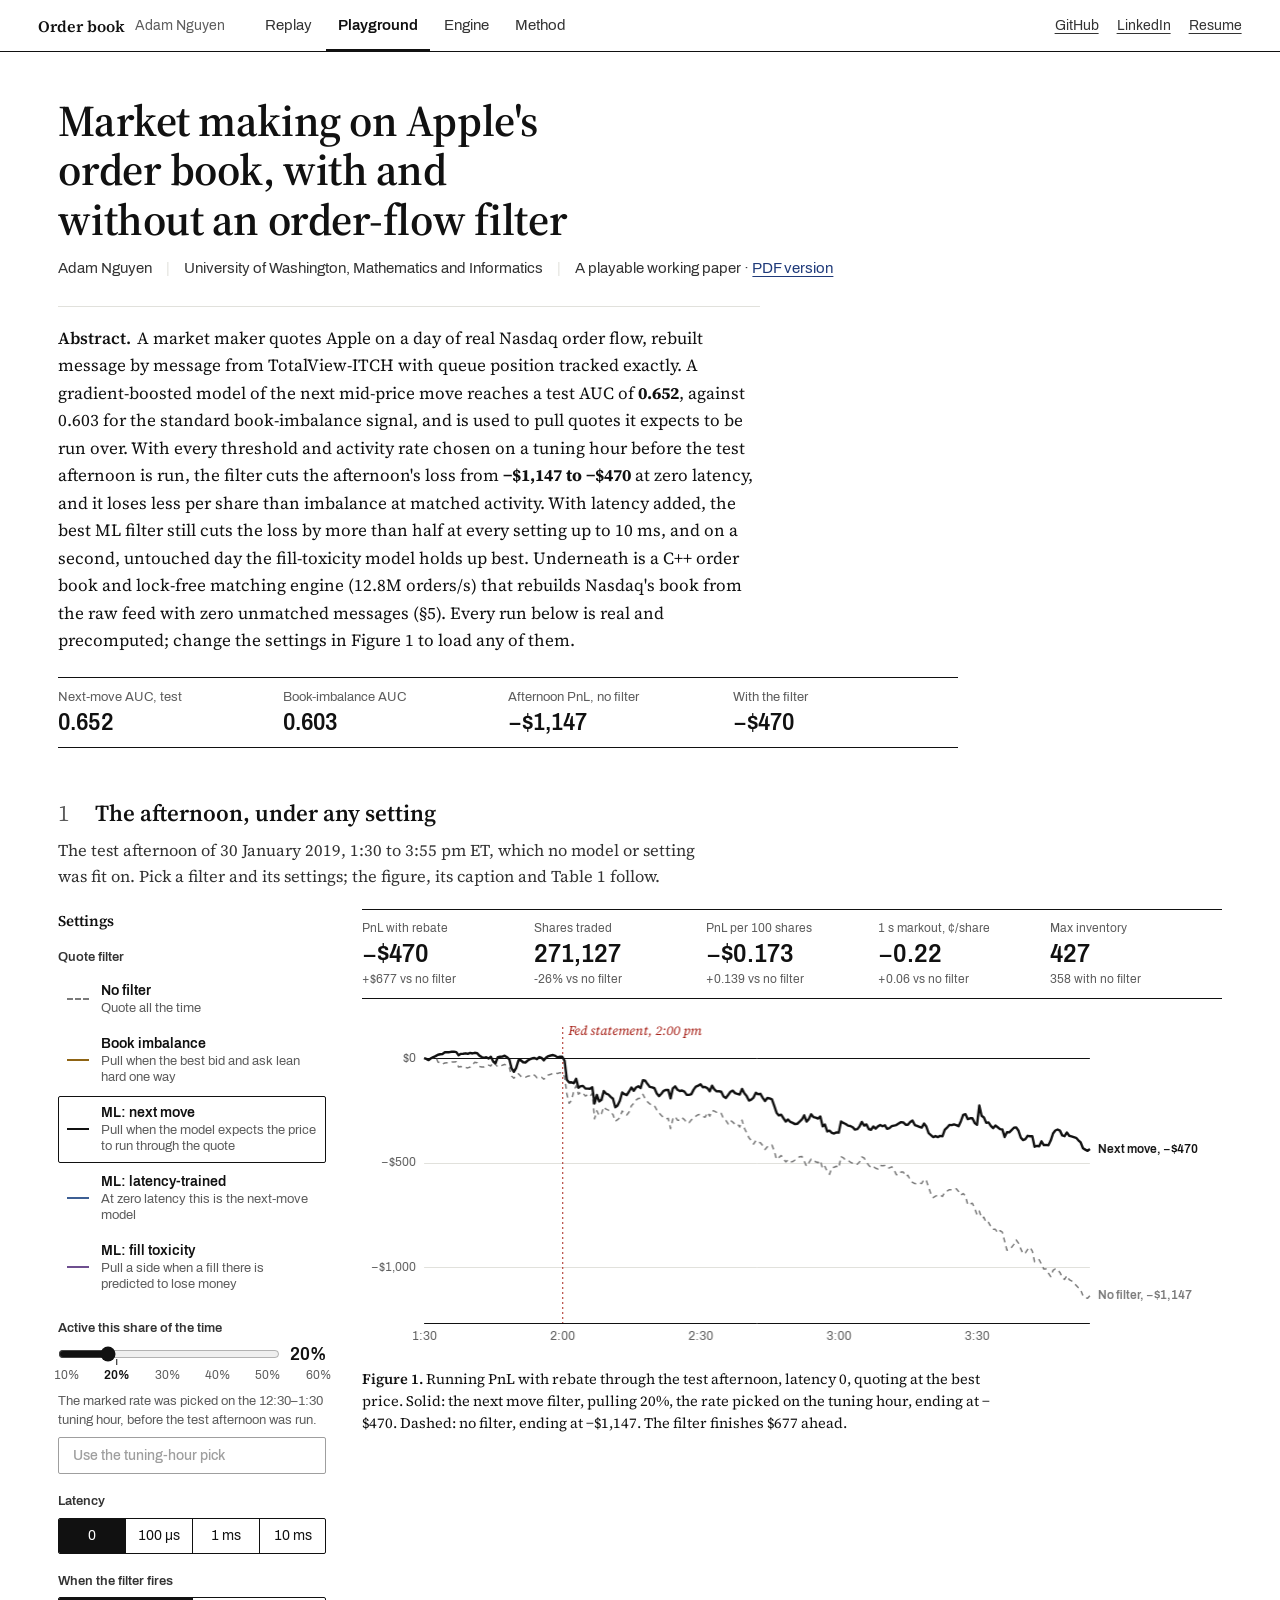
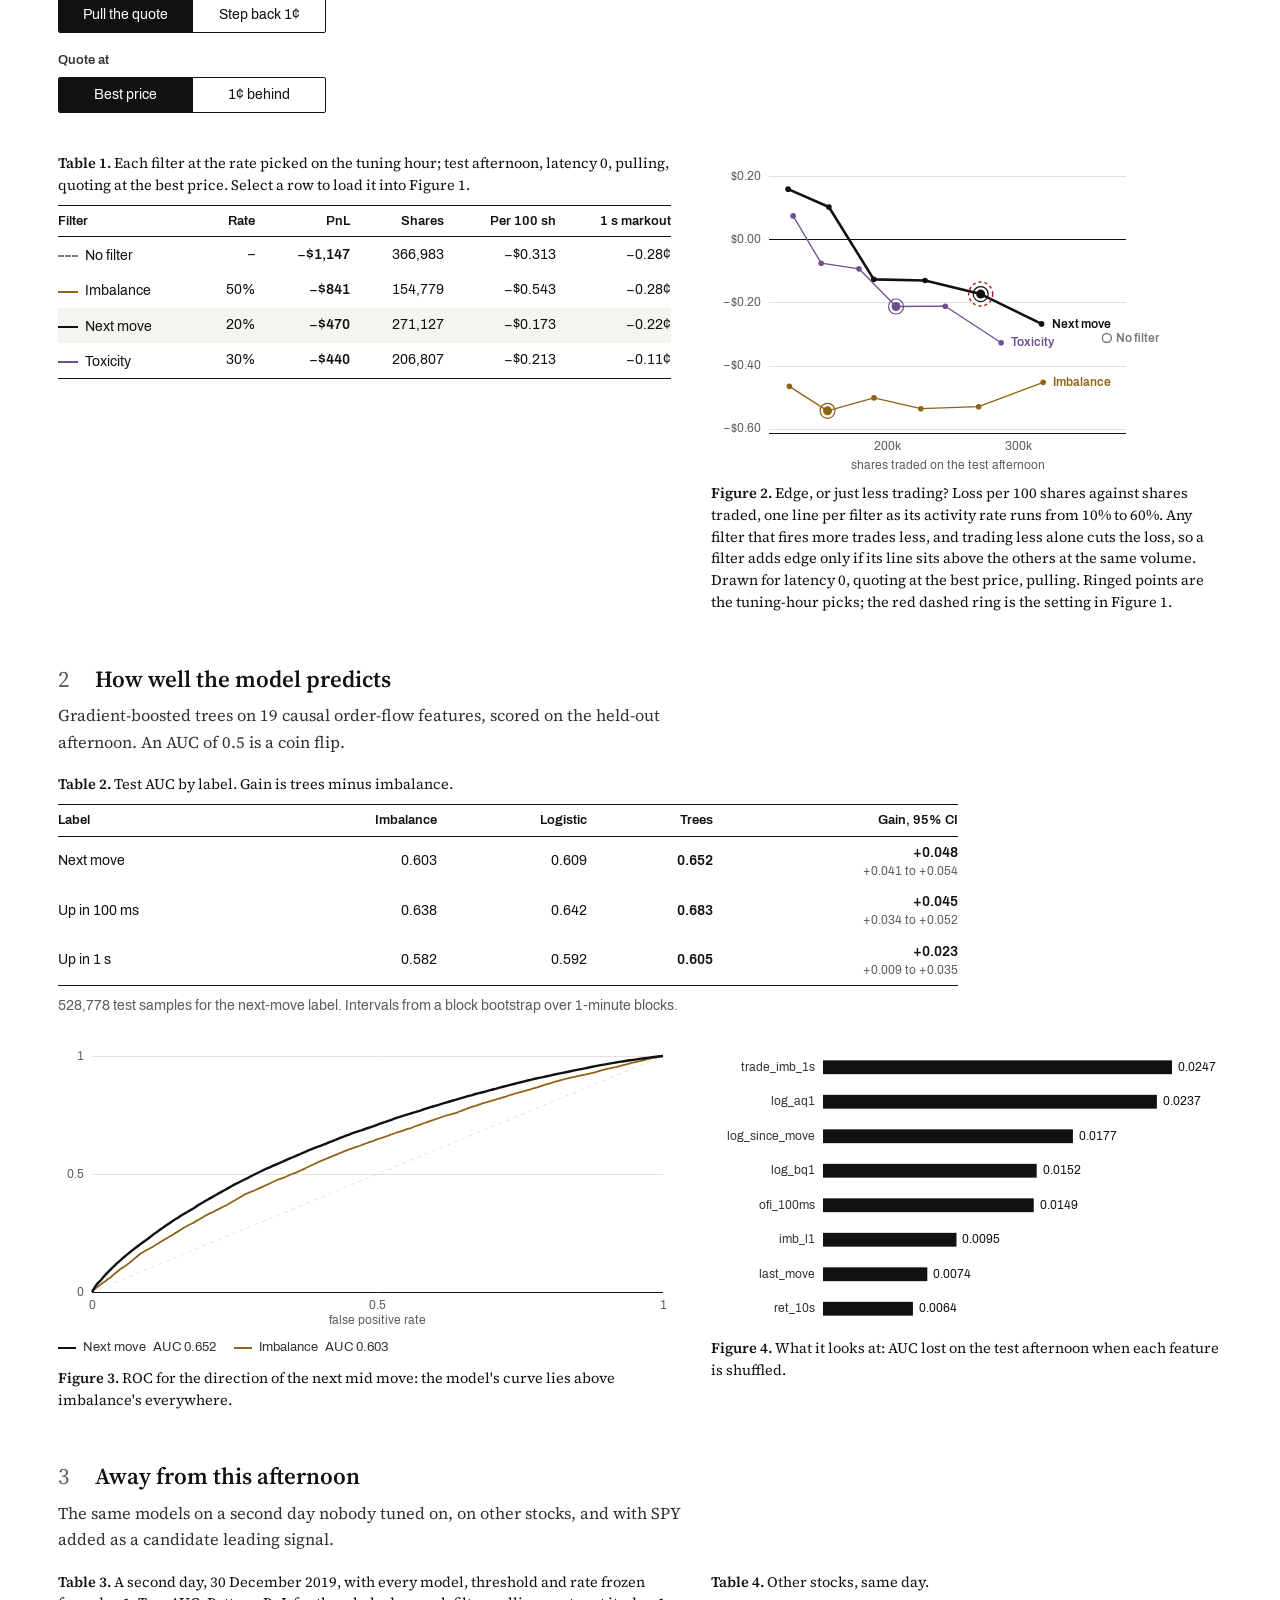
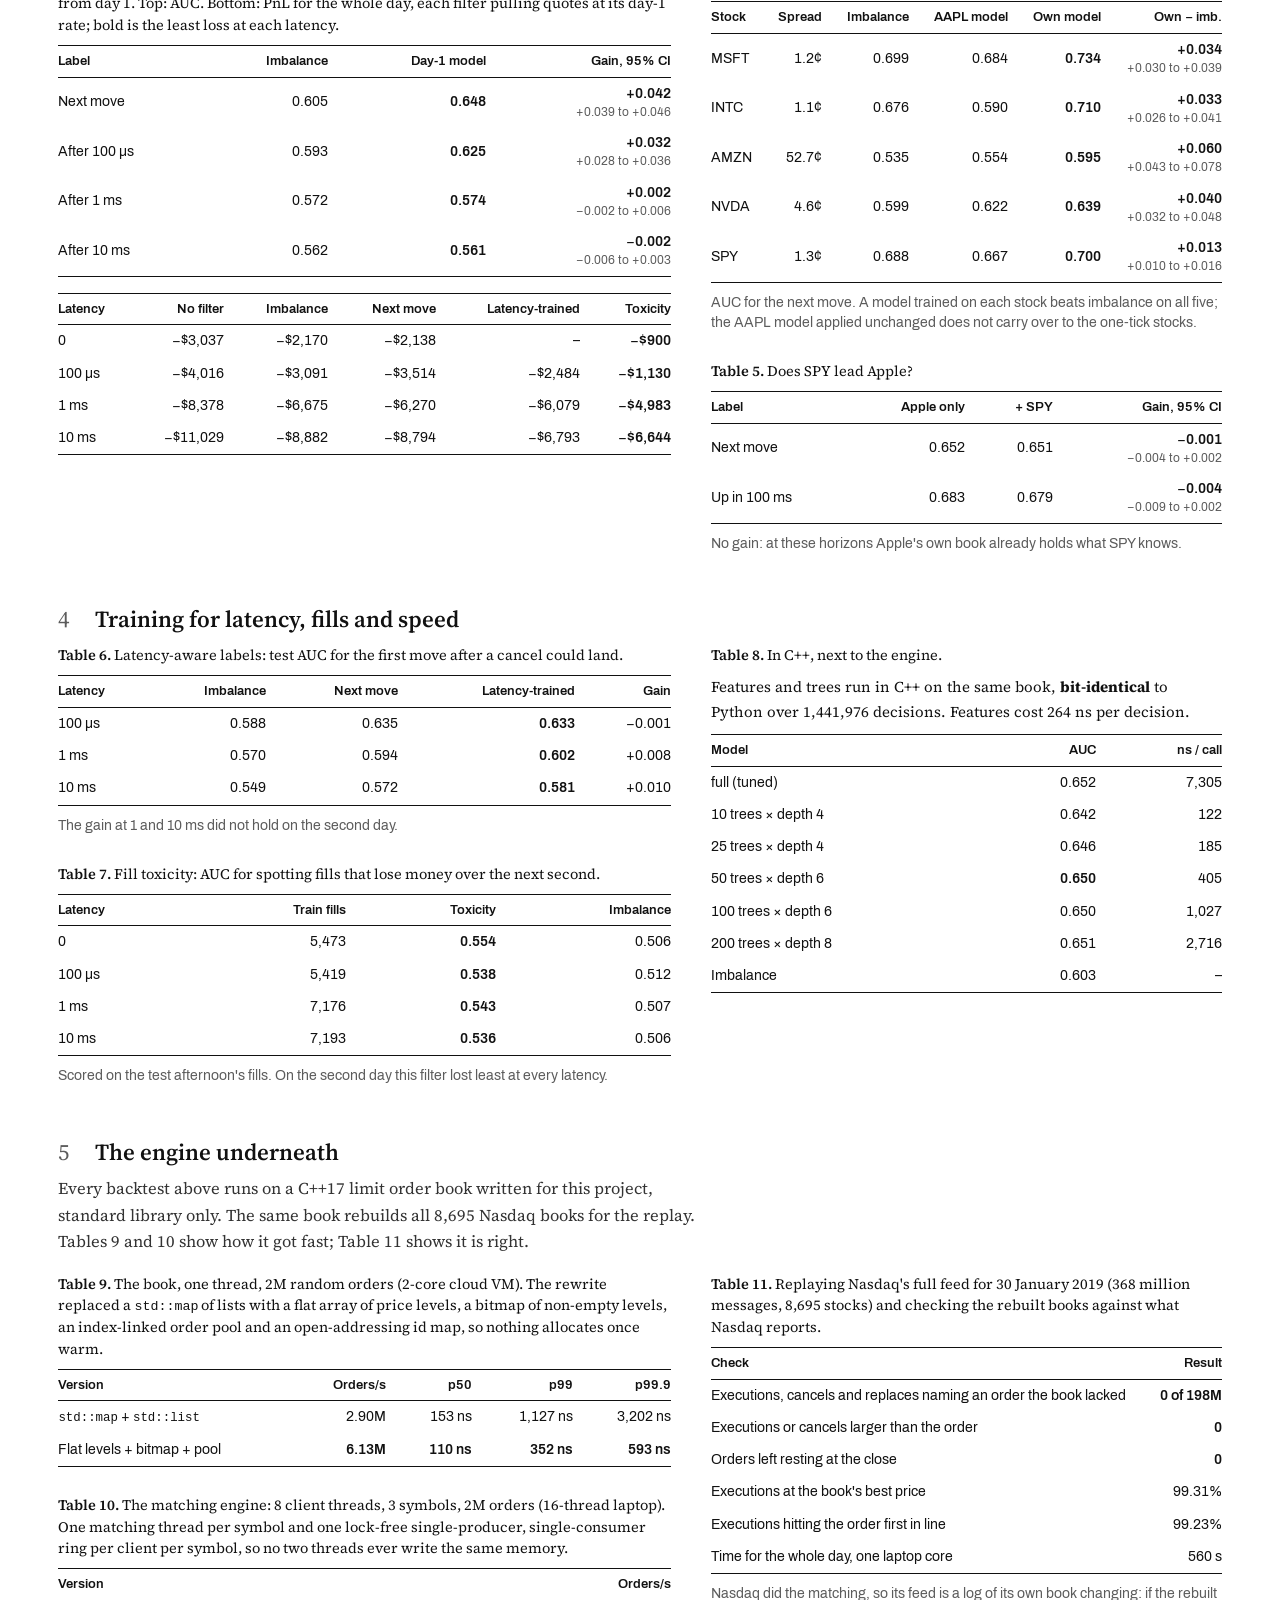
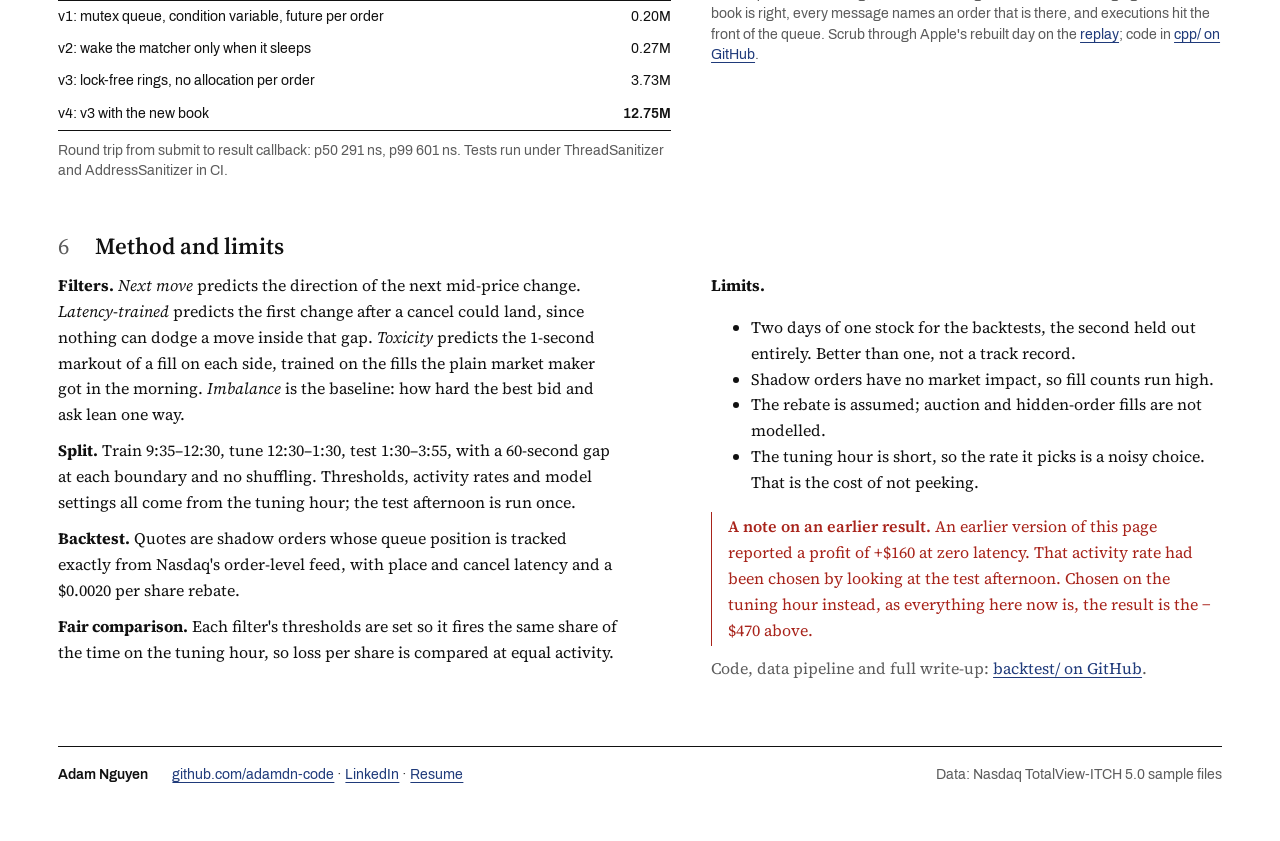
==== commit d3b86457: "README, engine section, paper, link previews, updated resume README leads with the abstract, headlin" ====
--- a/docs/playground.html
+++ b/docs/playground.html
@@ -5,6 +5,16 @@
 <meta name="viewport" content="width=device-width, initial-scale=1">
 <title>Market making on Apple's order book, with and without an order-flow filter · Adam Nguyen</title>
 <meta name="description" content="A playable working paper: a market maker quotes Apple on real Nasdaq order flow, with machine-learning quote filters chosen on a tuning hour and tested on an untouched afternoon.">
+<meta property="og:type" content="article">
+<meta property="og:title" content="Market making on Apple's order book, with and without an order-flow filter">
+<meta property="og:description" content="A playable working paper by Adam Nguyen: a C++ order book rebuilt from Nasdaq ITCH, and an ML quote filter tested out of sample (AUC 0.652 vs 0.603; loss cut from −$1,147 to −$470).">
+<meta property="og:url" content="https://orderbook-eosin.vercel.app/playground.html">
+<meta property="og:image" content="https://orderbook-eosin.vercel.app/og.png">
+<meta property="og:image:width" content="1200">
+<meta property="og:image:height" content="630">
+<meta name="twitter:card" content="summary_large_image">
+<meta name="author" content="Adam Nguyen">
+<link rel="canonical" href="https://orderbook-eosin.vercel.app/playground.html">
 <link rel="preconnect" href="https://fonts.googleapis.com">
 <link rel="preconnect" href="https://fonts.gstatic.com" crossorigin>
 <link rel="stylesheet" href="https://fonts.googleapis.com/css2?family=Source+Serif+4:ital,opsz,wght@0,8..60,400;0,8..60,600;1,8..60,400&display=swap">
@@ -94,6 +104,7 @@
   <nav aria-label="Site"><ul class="tabs">
     <li><a href="index.html">Replay</a></li>
     <li><a href="playground.html" aria-current="page">Playground</a></li>
+    <li><a href="#engine">Engine</a></li>
     <li><a href="#method">Method</a></li>
   </ul></nav>
   <div class="out" id="owner-links"><a href="https://github.com/adamdn-code/orderbook">GitHub</a><a href="https://linkedin.com/in/adam-nguyen-aaba70367">LinkedIn</a><a href="resume.pdf">Resume</a></div>
@@ -102,9 +113,9 @@
 <main class="page">
   <section class="titleblock" aria-labelledby="title">
     <h1 id="title">Market making on Apple's order book, with and without an order-flow filter</h1>
-    <p class="byline"><span>Adam Nguyen</span><span class="sep" aria-hidden="true">|</span><span>University of Washington, Mathematics and Informatics</span><span class="sep" aria-hidden="true">|</span><span>A playable working paper</span></p>
+    <p class="byline"><span>Adam Nguyen</span><span class="sep" aria-hidden="true">|</span><span>University of Washington, Mathematics and Informatics</span><span class="sep" aria-hidden="true">|</span><span>A playable working paper · <a href="paper.pdf">PDF version</a></span></p>
     <div class="abstract">
-      <p><span class="h">Abstract.</span>A market maker quotes Apple on a day of real Nasdaq order flow, rebuilt message by message from TotalView-ITCH with queue position tracked exactly. A gradient-boosted model of the next mid-price move reaches a test AUC of <b>0.652</b>, against 0.603 for the standard book-imbalance signal, and is used to pull quotes it expects to be run over. With every threshold and activity rate chosen on a tuning hour before the test afternoon is run, the filter cuts the afternoon's loss from <b>−$1,147 to −$470</b> at zero latency, and it loses less per share than imbalance at matched activity. With latency added, the best ML filter still cuts the loss by more than half at every setting up to 10 ms, and on a second, untouched day the fill-toxicity model holds up best. Every run below is real and precomputed; change the settings in Figure 1 to load any of them.</p>
+      <p><span class="h">Abstract.</span>A market maker quotes Apple on a day of real Nasdaq order flow, rebuilt message by message from TotalView-ITCH with queue position tracked exactly. A gradient-boosted model of the next mid-price move reaches a test AUC of <b>0.652</b>, against 0.603 for the standard book-imbalance signal, and is used to pull quotes it expects to be run over. With every threshold and activity rate chosen on a tuning hour before the test afternoon is run, the filter cuts the afternoon's loss from <b>−$1,147 to −$470</b> at zero latency, and it loses less per share than imbalance at matched activity. With latency added, the best ML filter still cuts the loss by more than half at every setting up to 10 ms, and on a second, untouched day the fill-toxicity model holds up best. Underneath is a C++ order book and lock-free matching engine (12.8M orders/s) that rebuilds Nasdaq's book from the raw feed with zero unmatched messages (§5). Every run below is real and precomputed; change the settings in Figure 1 to load any of them.</p>
     </div>
     <div class="keyfacts" aria-label="Headline numbers">
       <div><span class="k">Next-move AUC, test</span><span class="v">0.652</span></div>
@@ -226,8 +237,55 @@
     </div>
   </section>
 
-  <section class="section" id="method" aria-labelledby="s5">
-    <h2 id="s5"><span class="n">5</span>Method and limits</h2>
+  <section class="section" id="engine" aria-labelledby="s5">
+    <h2 id="s5"><span class="n">5</span>The engine underneath</h2>
+    <p class="lede">Every backtest above runs on a C++17 limit order book written for this project, standard library only. The same book rebuilds all 8,695 Nasdaq books for the replay. Tables 9 and 10 show how it got fast; Table 11 shows it is right.</p>
+    <div class="cols2">
+      <div class="stack">
+        <div>
+          <p class="caption top"><b>Table 9.</b> The book, one thread, 2M random orders (2-core cloud VM). The rewrite replaced a <code>std::map</code> of lists with a flat array of price levels, a bitmap of non-empty levels, an index-linked order pool and an open-addressing id map, so nothing allocates once warm.</p>
+          <div class="tbl"><table>
+            <thead><tr><th>Version</th><th>Orders/s</th><th>p50</th><th>p99</th><th>p99.9</th></tr></thead>
+            <tbody>
+              <tr><td><code>std::map</code> + <code>std::list</code></td><td>2.90M</td><td>153 ns</td><td>1,127 ns</td><td>3,202 ns</td></tr>
+              <tr><td>Flat levels + bitmap + pool</td><td class="num-strong">6.13M</td><td class="num-strong">110 ns</td><td class="num-strong">352 ns</td><td class="num-strong">593 ns</td></tr>
+            </tbody>
+          </table></div>
+        </div>
+        <div>
+          <p class="caption top"><b>Table 10.</b> The matching engine: 8 client threads, 3 symbols, 2M orders (16-thread laptop). One matching thread per symbol and one lock-free single-producer, single-consumer ring per client per symbol, so no two threads ever write the same memory.</p>
+          <div class="tbl"><table>
+            <thead><tr><th>Version</th><th>Orders/s</th></tr></thead>
+            <tbody>
+              <tr><td>v1: mutex queue, condition variable, future per order</td><td>0.20M</td></tr>
+              <tr><td>v2: wake the matcher only when it sleeps</td><td>0.27M</td></tr>
+              <tr><td>v3: lock-free rings, no allocation per order</td><td>3.73M</td></tr>
+              <tr><td>v4: v3 with the new book</td><td class="num-strong">12.75M</td></tr>
+            </tbody>
+          </table></div>
+          <p class="note">Round trip from submit to result callback: p50 291 ns, p99 601 ns. Tests run under ThreadSanitizer and AddressSanitizer in CI.</p>
+        </div>
+      </div>
+      <div>
+        <p class="caption top"><b>Table 11.</b> Replaying Nasdaq's full feed for 30 January 2019 (368 million messages, 8,695 stocks) and checking the rebuilt books against what Nasdaq reports.</p>
+        <div class="tbl"><table>
+          <thead><tr><th>Check</th><th>Result</th></tr></thead>
+          <tbody>
+            <tr><td>Executions, cancels and replaces naming an order the book lacked</td><td class="num-strong">0 of 198M</td></tr>
+            <tr><td>Executions or cancels larger than the order</td><td class="num-strong">0</td></tr>
+            <tr><td>Orders left resting at the close</td><td class="num-strong">0</td></tr>
+            <tr><td>Executions at the book's best price</td><td>99.31%</td></tr>
+            <tr><td>Executions hitting the order first in line</td><td>99.23%</td></tr>
+            <tr><td>Time for the whole day, one laptop core</td><td>560 s</td></tr>
+          </tbody>
+        </table></div>
+        <p class="note">Nasdaq did the matching, so its feed is a log of its own book changing: if the rebuilt book is right, every message names an order that is there, and executions hit the front of the queue. Scrub through Apple's rebuilt day on the <a href="index.html">replay</a>; code in <a href="https://github.com/adamdn-code/orderbook/tree/main/cpp">cpp/ on GitHub</a>.</p>
+      </div>
+    </div>
+  </section>
+
+  <section class="section" id="method" aria-labelledby="s6">
+    <h2 id="s6"><span class="n">6</span>Method and limits</h2>
     <div class="cols2">
       <div class="prose">
         <p><b>Filters.</b> <i>Next move</i> predicts the direction of the next mid-price change. <i>Latency-trained</i> predicts the first change after a cancel could land, since nothing can dodge a move inside that gap. <i>Toxicity</i> predicts the 1-second markout of a fill on each side, trained on the fills the plain market maker got in the morning. <i>Imbalance</i> is the baseline: how hard the best bid and ask lean one way.</p>
@@ -590,13 +648,13 @@
   const x = D.extra || {}, m = D.model;
   const d2 = x.second_day;
   if (d2) {
-    $("d2-title").innerHTML = `<b>Table 3.</b> A second day, ${longDate("2019-12-30")}, with every model, threshold and rate frozen from day 1. Top: AUC. Bottom: PnL for the whole day, each filter at its better action; bold is the least loss at each latency.`;
+    $("d2-title").innerHTML = `<b>Table 3.</b> A second day, ${longDate("2019-12-30")}, with every model, threshold and rate frozen from day 1. Top: AUC. Bottom: PnL for the whole day, each filter pulling quotes at its day-1 rate; bold is the least loss at each latency.`;
     const labs = { next_move: "Next move", next_move_100us: "After 100 µs", next_move_1ms: "After 1 ms", next_move_10ms: "After 10 ms" };
     let html = table(["Label", "Imbalance", "Day-1 model", "Gain, 95% CI"],
       Object.entries(d2.auc).map(([k, v]) => [labs[k] || k, f3(v.auc.imbalance), `<span class="num-strong">${f3(v.auc.model)}</span>`, gainCi(v.auc.model - v.auc.imbalance, v.ci95.model_minus_imbalance)]));
     const lats = [...new Set(d2.backtest.map((r) => r.latency_us))].sort((a, b) => a - b);
     const order = ["none", "imbalance", "model", "model_lat", "toxicity"];
-    const best = (l, f) => d2.backtest.filter((r) => r.latency_us === l && r.filter === f).sort((a, b) => b.pnl_with_rebate - a.pnl_with_rebate)[0];
+    const best = (l, f) => d2.backtest.find((r) => r.latency_us === l && r.filter === f && (f === "none" || r.action === "pull"));
     const head = ["Latency", ...order.map((f) => F[f].short)];
     const rows = lats.map((l) => {
       const vals = order.map((f) => best(l, f));
--- a/docs/site.css
+++ b/docs/site.css
@@ -216,3 +216,4 @@
   .bar { position: static; }
   .rail, #use-pick { display: none; }
 }
+code { font: 500 0.92em/1 ui-monospace, "SFMono-Regular", Menlo, Consolas, monospace; }
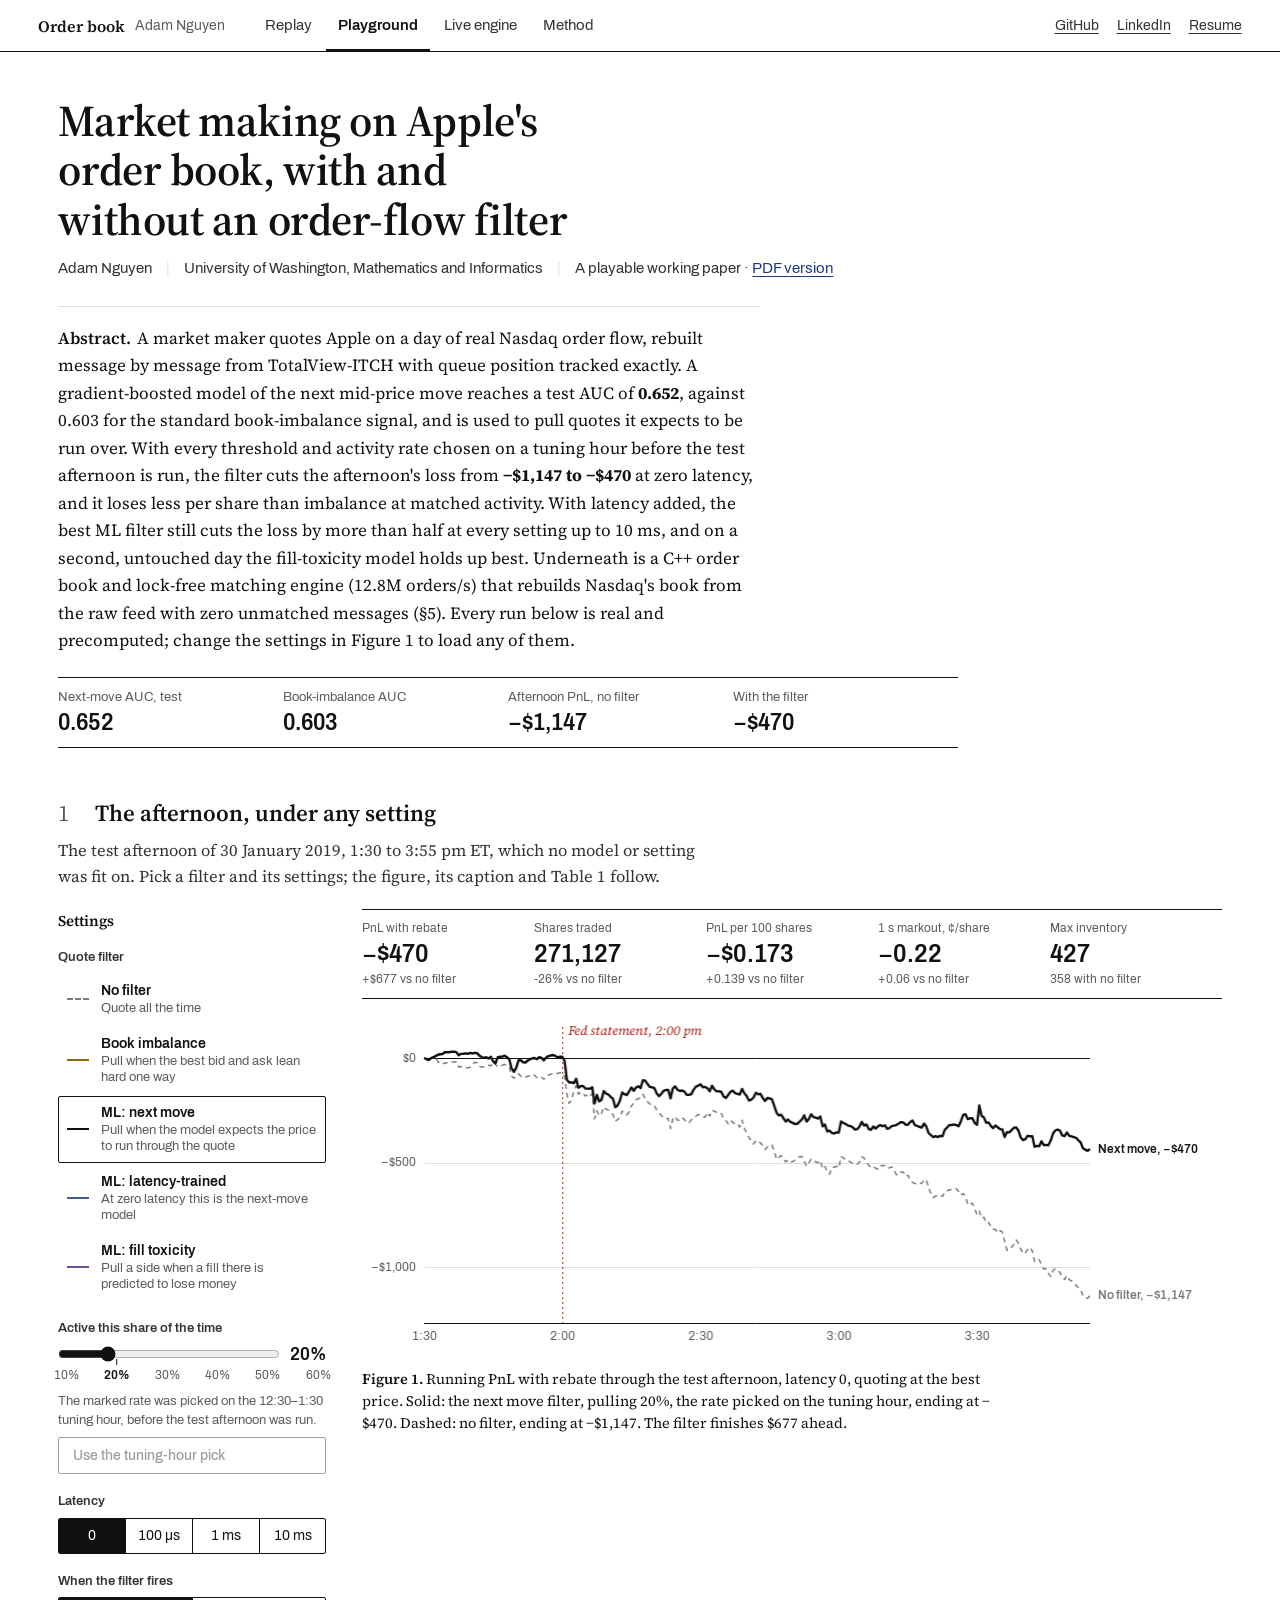
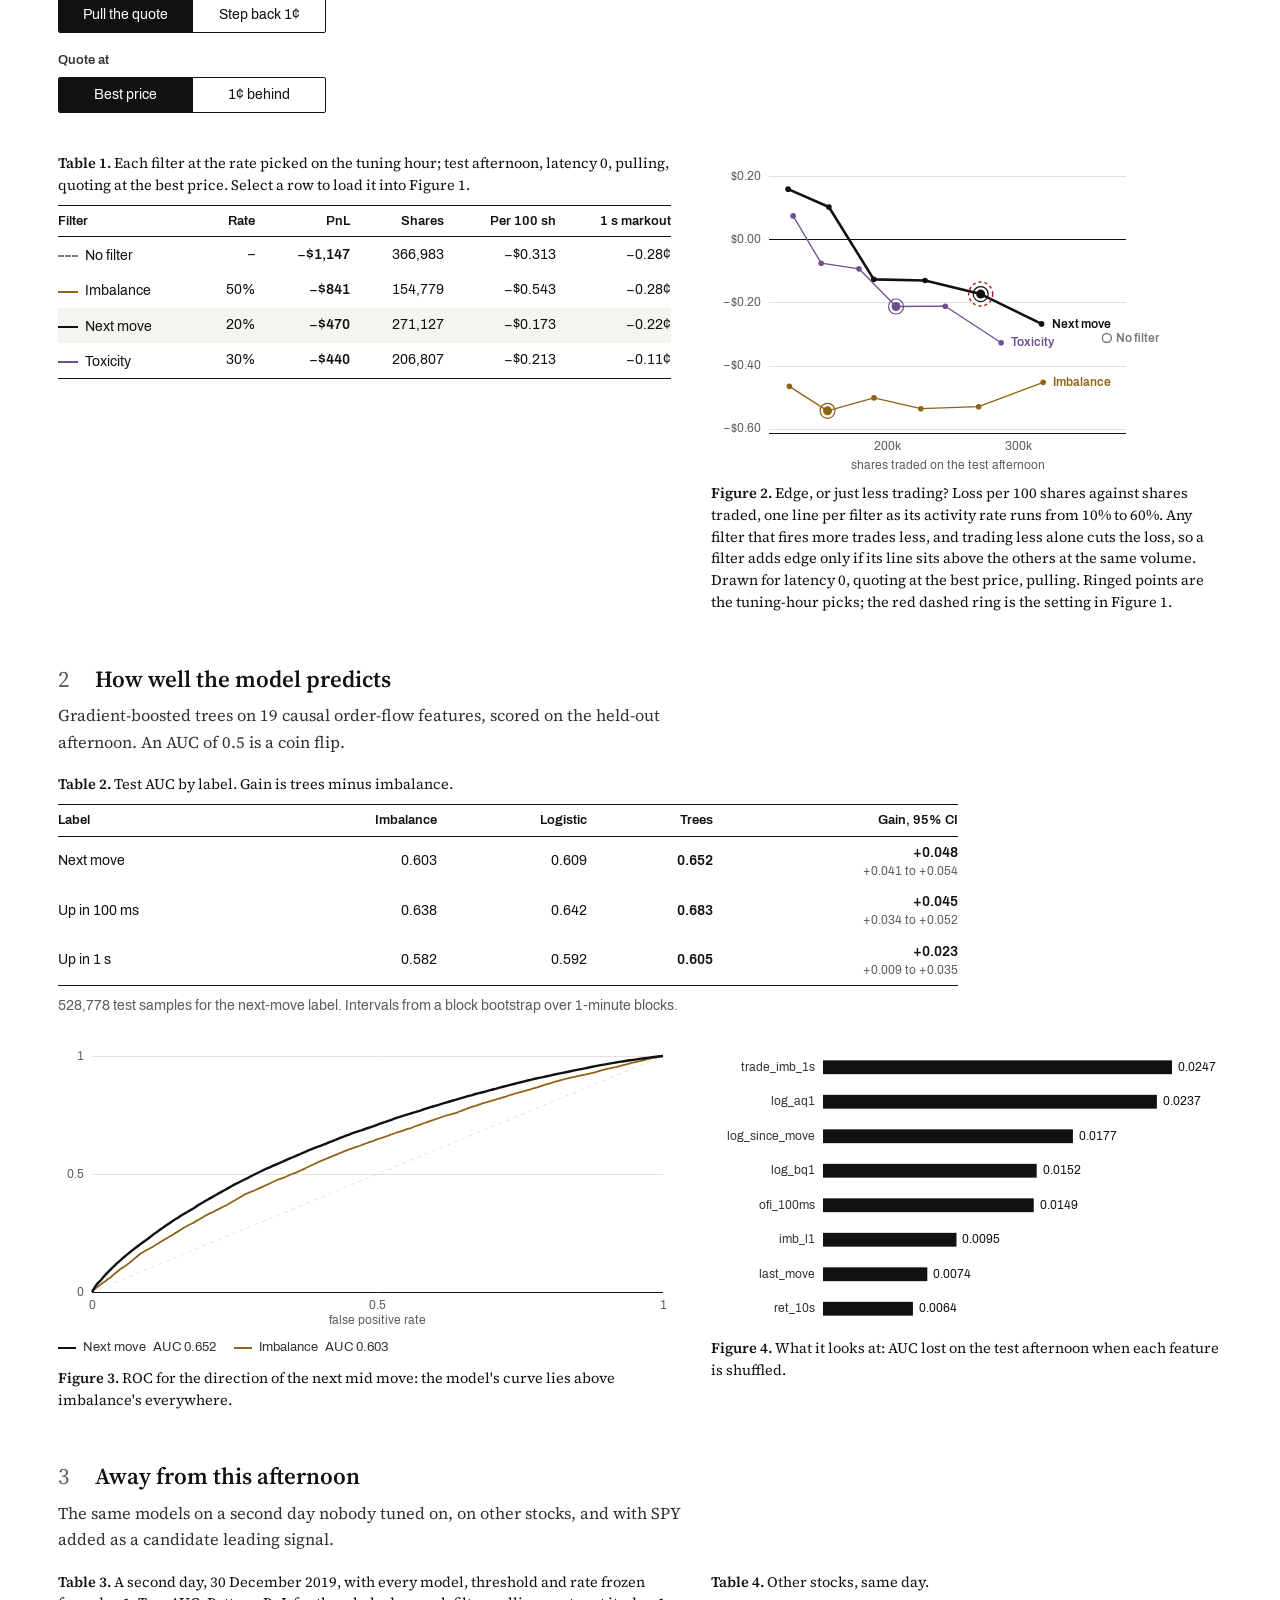
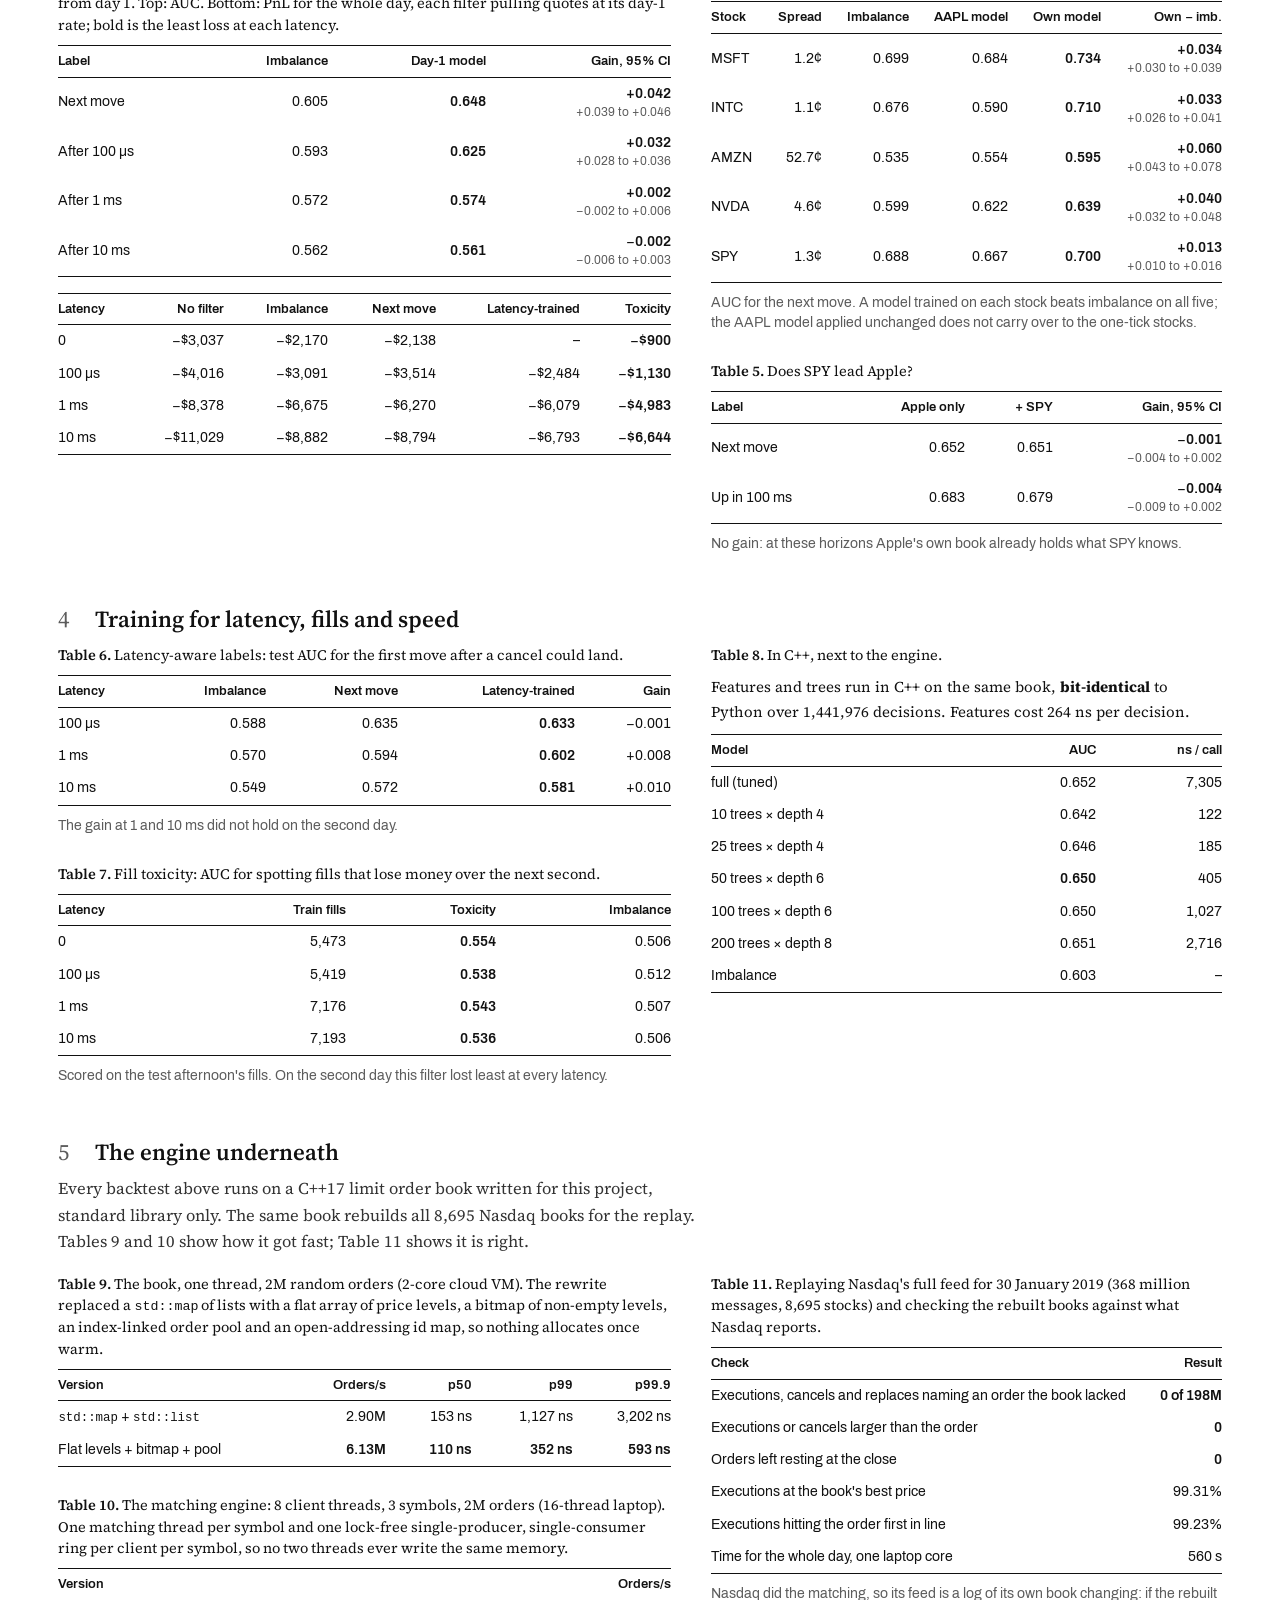
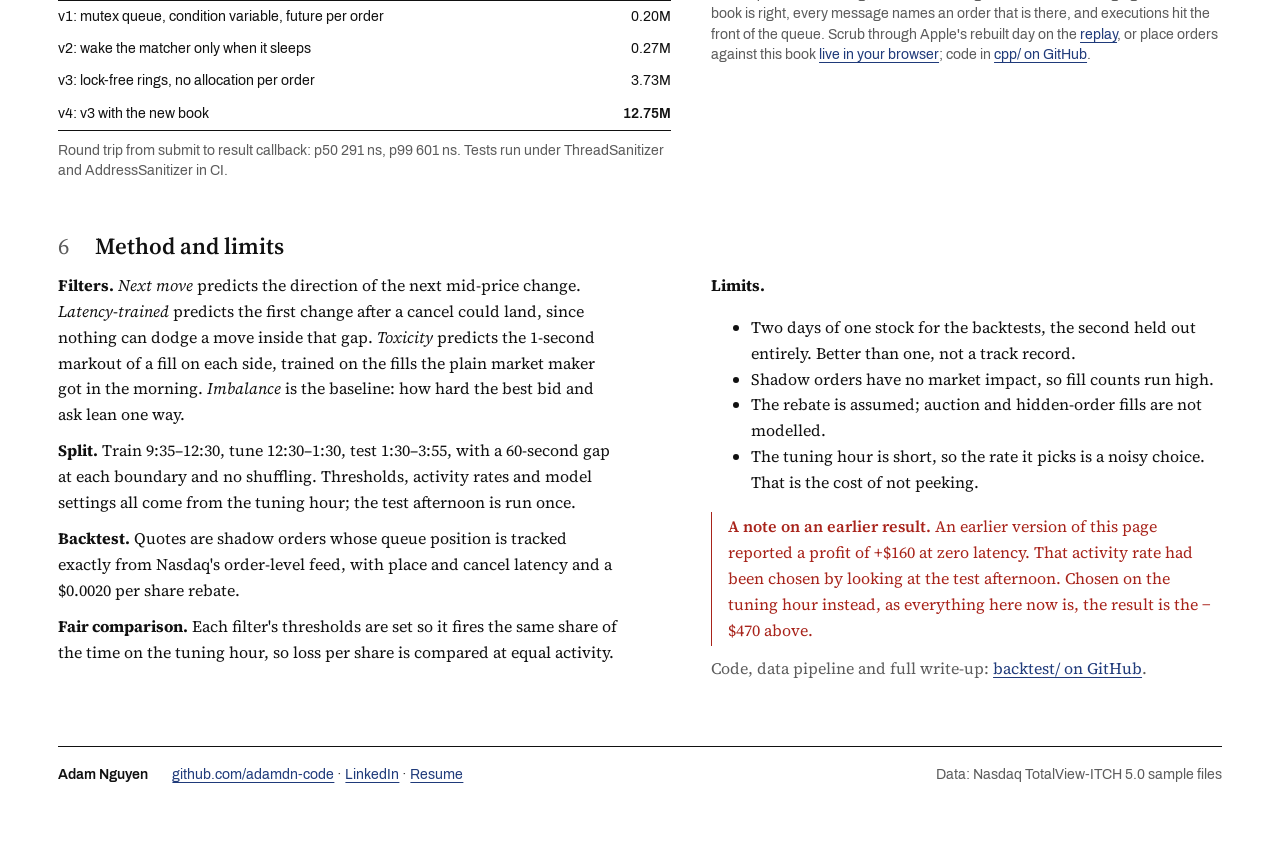
==== commit 57b3c0a5: "Live engine: the order book in WebAssembly, and Vercel Web Analytics cpp/wasm builds the unmodified " ====
--- a/docs/playground.html
+++ b/docs/playground.html
@@ -19,6 +19,8 @@
 <link rel="preconnect" href="https://fonts.gstatic.com" crossorigin>
 <link rel="stylesheet" href="https://fonts.googleapis.com/css2?family=Source+Serif+4:ital,opsz,wght@0,8..60,400;0,8..60,600;1,8..60,400&display=swap">
 <link rel="stylesheet" href="site.css">
+<script>window.va = window.va || function () { (window.vaq = window.vaq || []).push(arguments); };</script>
+<script defer src="/_vercel/insights/script.js"></script>
 <style>
 /* ---------- title block ---------- */
 .titleblock { padding: 44px 0 0; }
@@ -104,7 +106,7 @@
   <nav aria-label="Site"><ul class="tabs">
     <li><a href="index.html">Replay</a></li>
     <li><a href="playground.html" aria-current="page">Playground</a></li>
-    <li><a href="#engine">Engine</a></li>
+    <li><a href="engine.html">Live engine</a></li>
     <li><a href="#method">Method</a></li>
   </ul></nav>
   <div class="out" id="owner-links"><a href="https://github.com/adamdn-code/orderbook">GitHub</a><a href="https://linkedin.com/in/adam-nguyen-aaba70367">LinkedIn</a><a href="resume.pdf">Resume</a></div>
@@ -279,7 +281,7 @@
             <tr><td>Time for the whole day, one laptop core</td><td>560 s</td></tr>
           </tbody>
         </table></div>
-        <p class="note">Nasdaq did the matching, so its feed is a log of its own book changing: if the rebuilt book is right, every message names an order that is there, and executions hit the front of the queue. Scrub through Apple's rebuilt day on the <a href="index.html">replay</a>; code in <a href="https://github.com/adamdn-code/orderbook/tree/main/cpp">cpp/ on GitHub</a>.</p>
+        <p class="note">Nasdaq did the matching, so its feed is a log of its own book changing: if the rebuilt book is right, every message names an order that is there, and executions hit the front of the queue. Scrub through Apple's rebuilt day on the <a href="index.html">replay</a>, or place orders against this book <a href="engine.html">live in your browser</a>; code in <a href="https://github.com/adamdn-code/orderbook/tree/main/cpp">cpp/ on GitHub</a>.</p>
       </div>
     </div>
   </section>
--- a/docs/site.css
+++ b/docs/site.css
@@ -65,7 +65,7 @@
 p { margin: 0 0 10px; }
 
 /* ---------- shell ---------- */
-.bar {
+header.bar {
   background: var(--ground); color: var(--ink); border-bottom: 1px solid var(--ink);
   display: flex; align-items: stretch; gap: 28px; padding: 0 clamp(16px, 3vw, 40px);
   min-height: 52px; position: sticky; top: 0; z-index: 10;
@@ -73,7 +73,7 @@
 .mark { display: flex; align-items: center; gap: 10px; color: var(--ink); text-decoration: none; white-space: nowrap; }
 .mark .badge { border: 0; padding: 0; min-width: 0; height: auto; font: 600 16px/1 var(--serif); letter-spacing: 0; text-transform: none; color: var(--ink); }
 .mark .who { font-size: 14px; color: var(--muted); }
-.bar nav { display: flex; align-items: stretch; }
+header.bar nav { display: flex; align-items: stretch; }
 .tabs { display: flex; align-items: stretch; gap: 2px; margin: 0; padding: 0; list-style: none; }
 .tabs li { display: flex; }
 .tabs a {
@@ -199,10 +199,10 @@
 .foot .src { margin-left: auto; color: var(--muted); }
 
 @media (max-width: 860px) {
-  .bar { gap: 0 14px; flex-wrap: wrap; padding-top: 4px; }
+  header.bar { gap: 0 14px; flex-wrap: wrap; padding-top: 4px; }
   .mark { min-height: 44px; }
   .mark .who { display: none; }
-  .bar nav { order: 3; width: 100%; overflow-x: auto; margin: 0 -10px; }
+  header.bar nav { order: 3; width: 100%; overflow-x: auto; margin: 0 -10px; }
   .tabs a { padding: 0 10px; min-height: 42px; }
   .out { gap: 14px; }
   .intro { grid-template-columns: 1fr; }
@@ -213,7 +213,7 @@
   * { transition-duration: 0.01ms !important; animation-duration: 0.01ms !important; }
 }
 @media print {
-  .bar { position: static; }
+  header.bar { position: static; }
   .rail, #use-pick { display: none; }
 }
 code { font: 500 0.92em/1 ui-monospace, "SFMono-Regular", Menlo, Consolas, monospace; }
